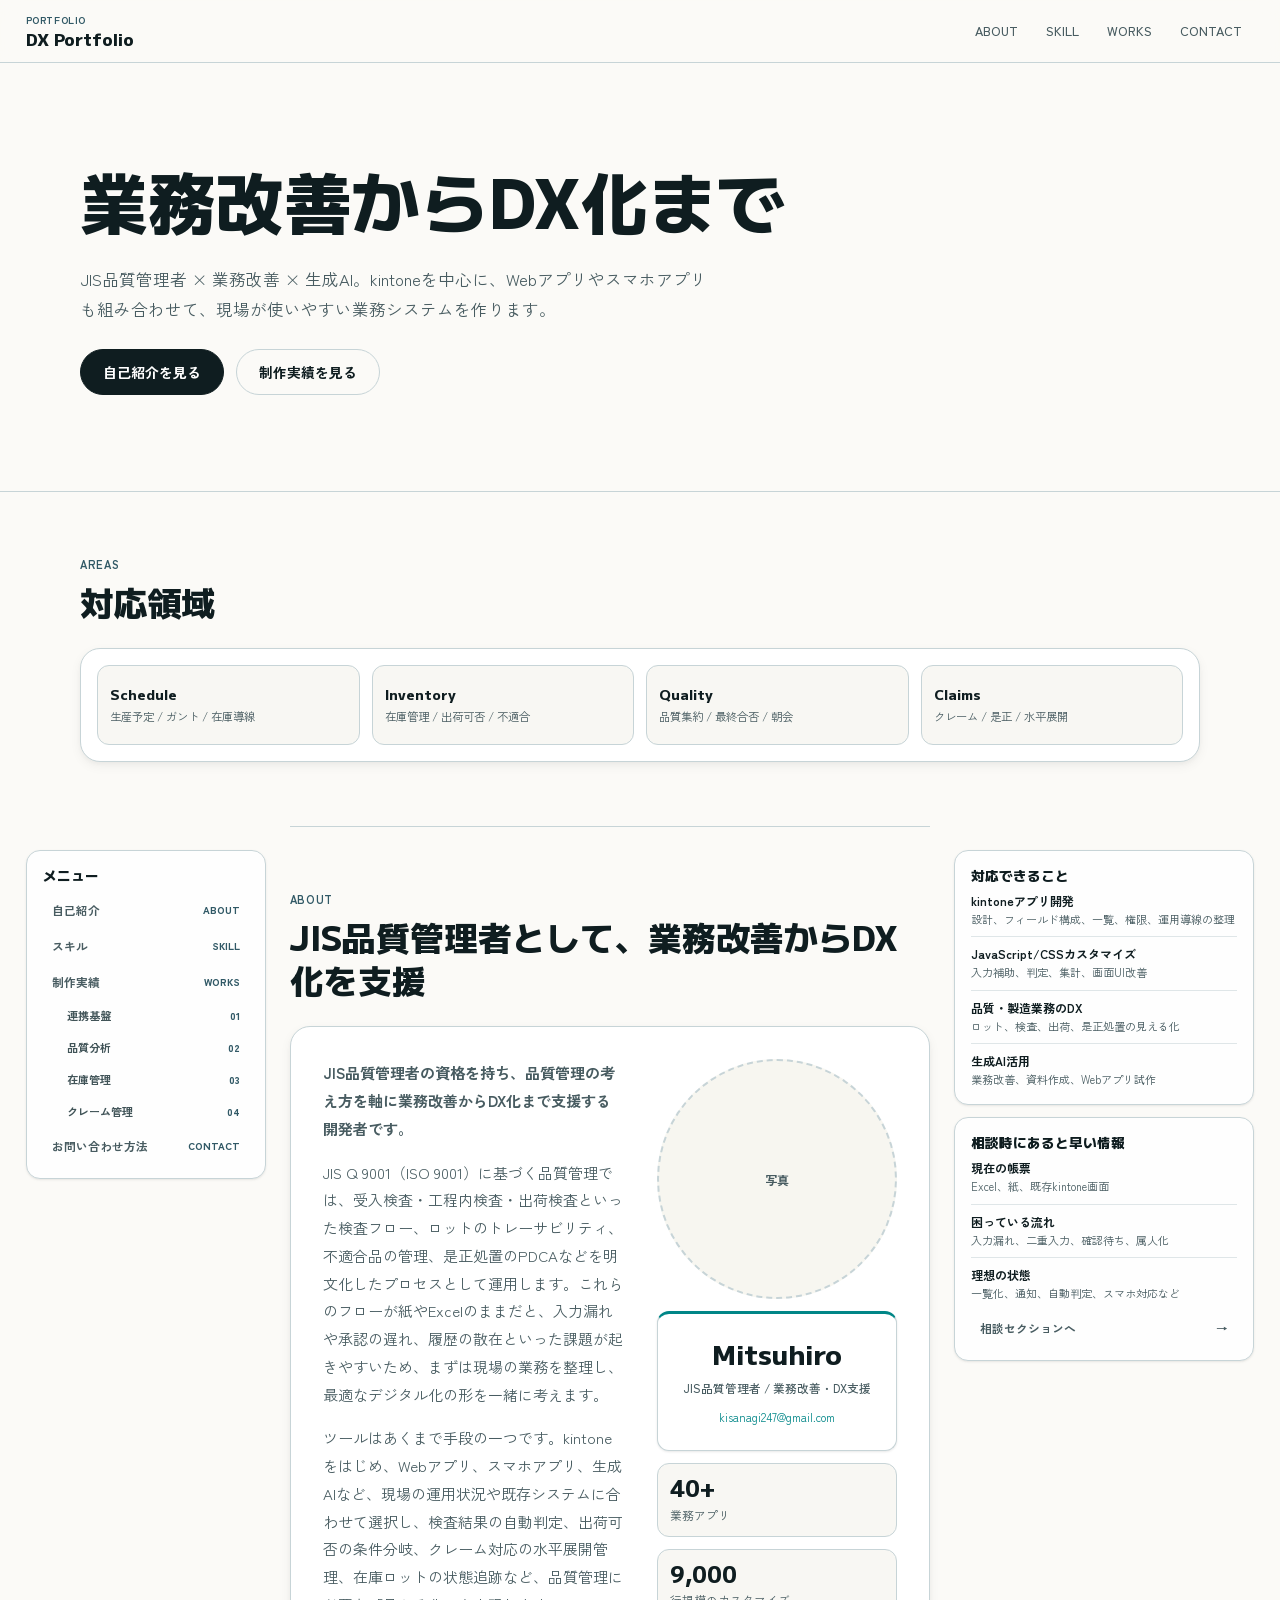
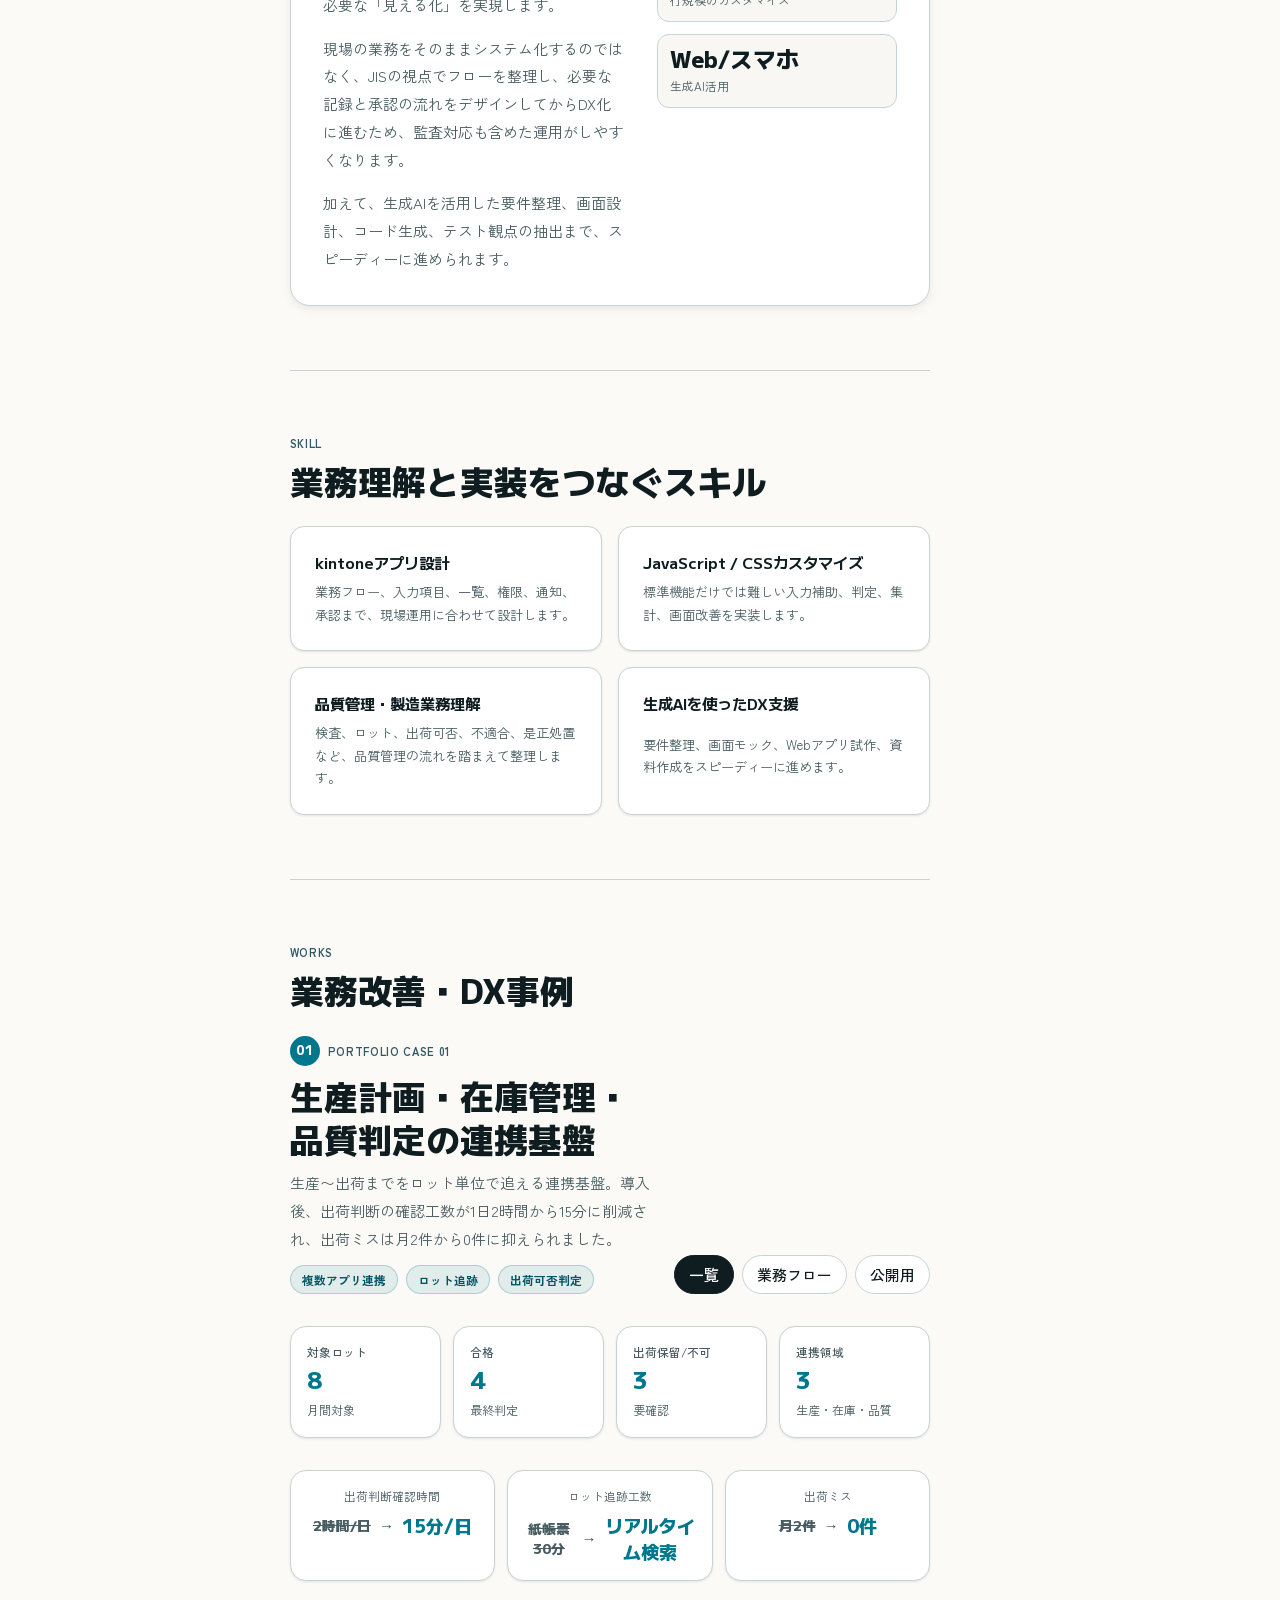
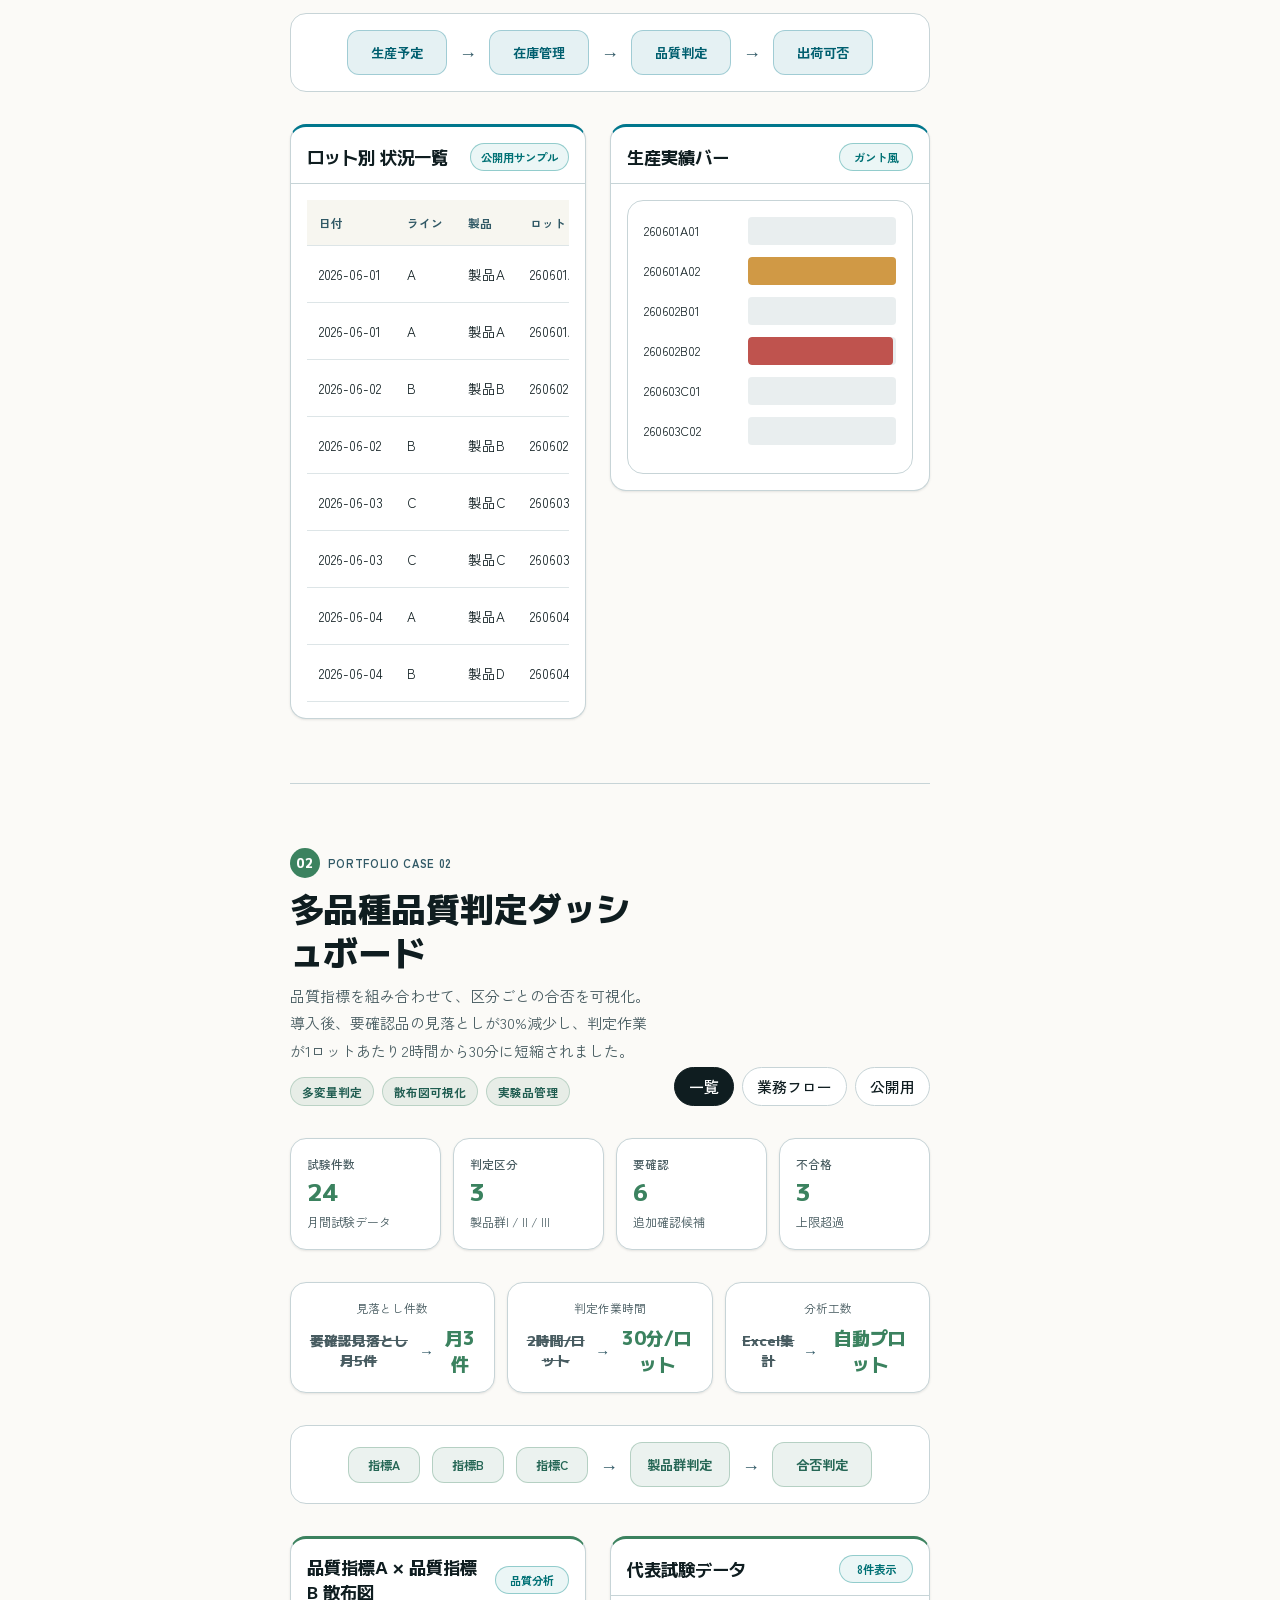
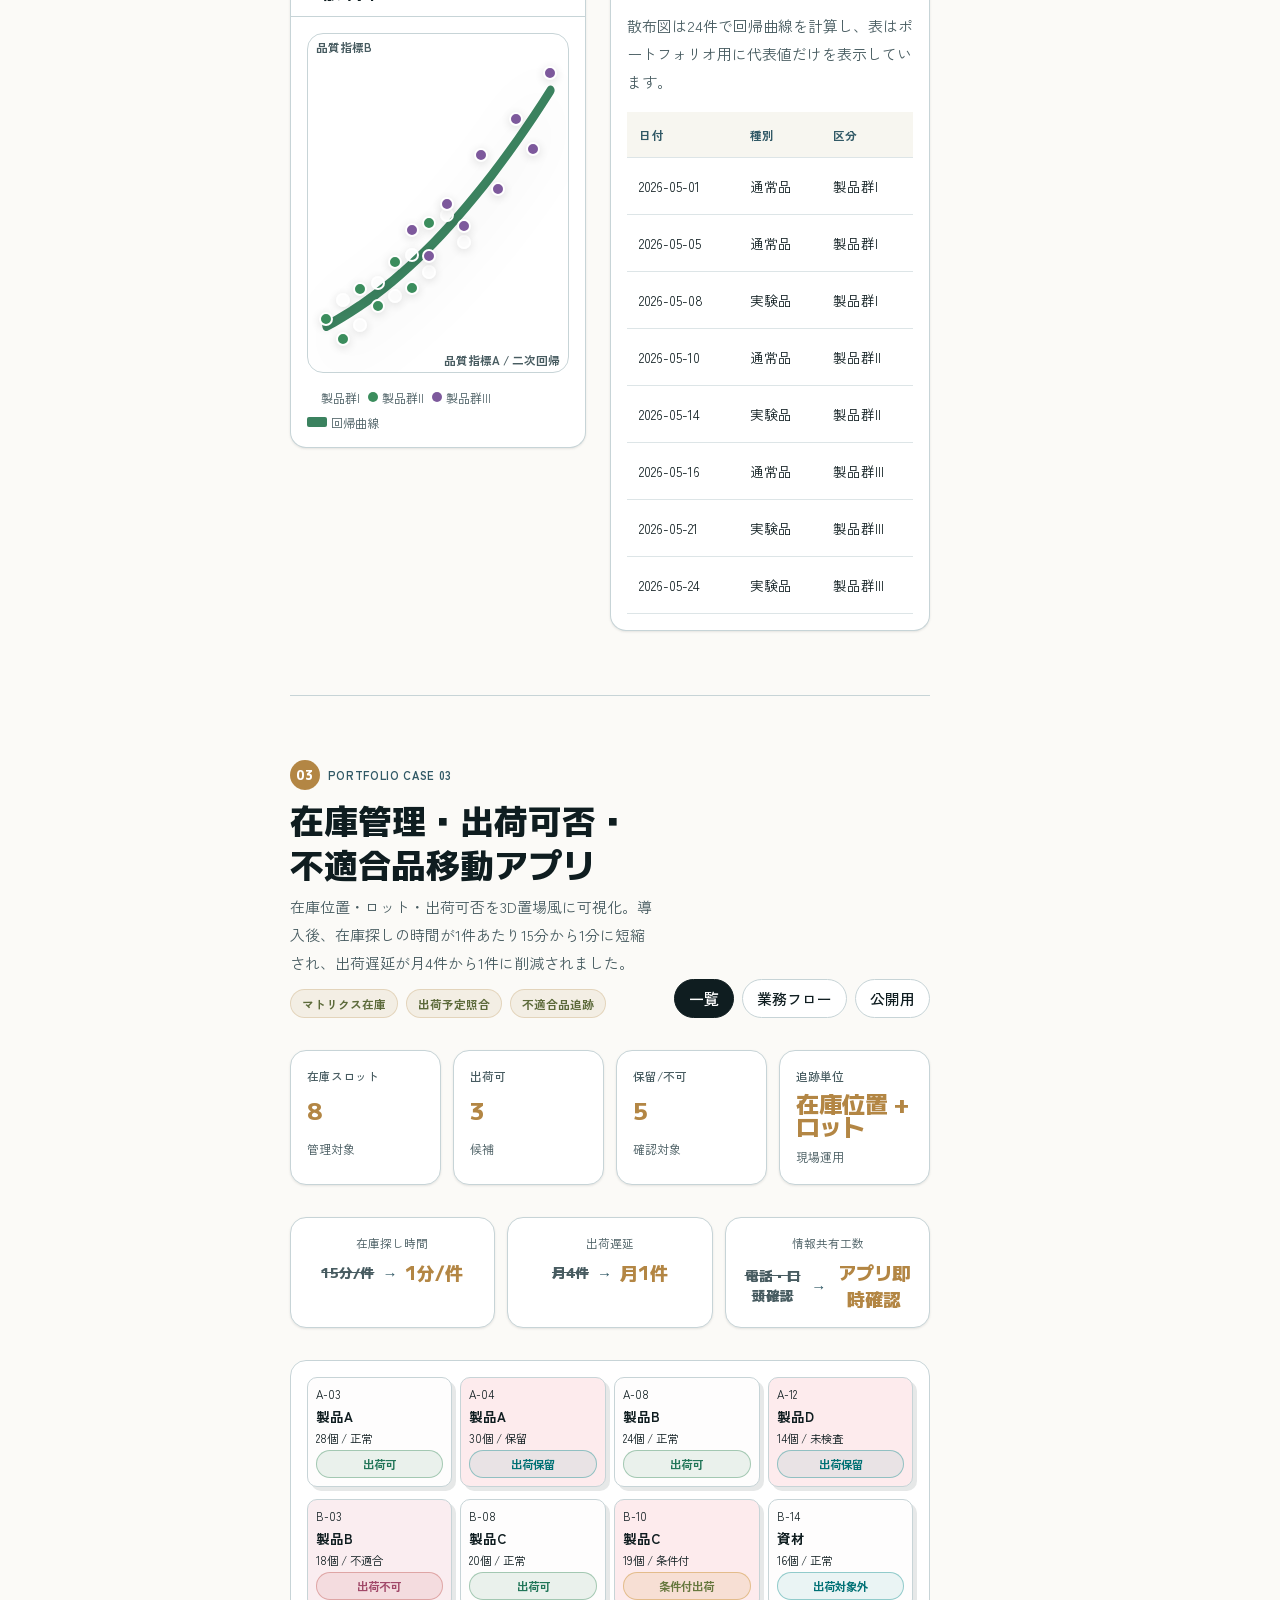
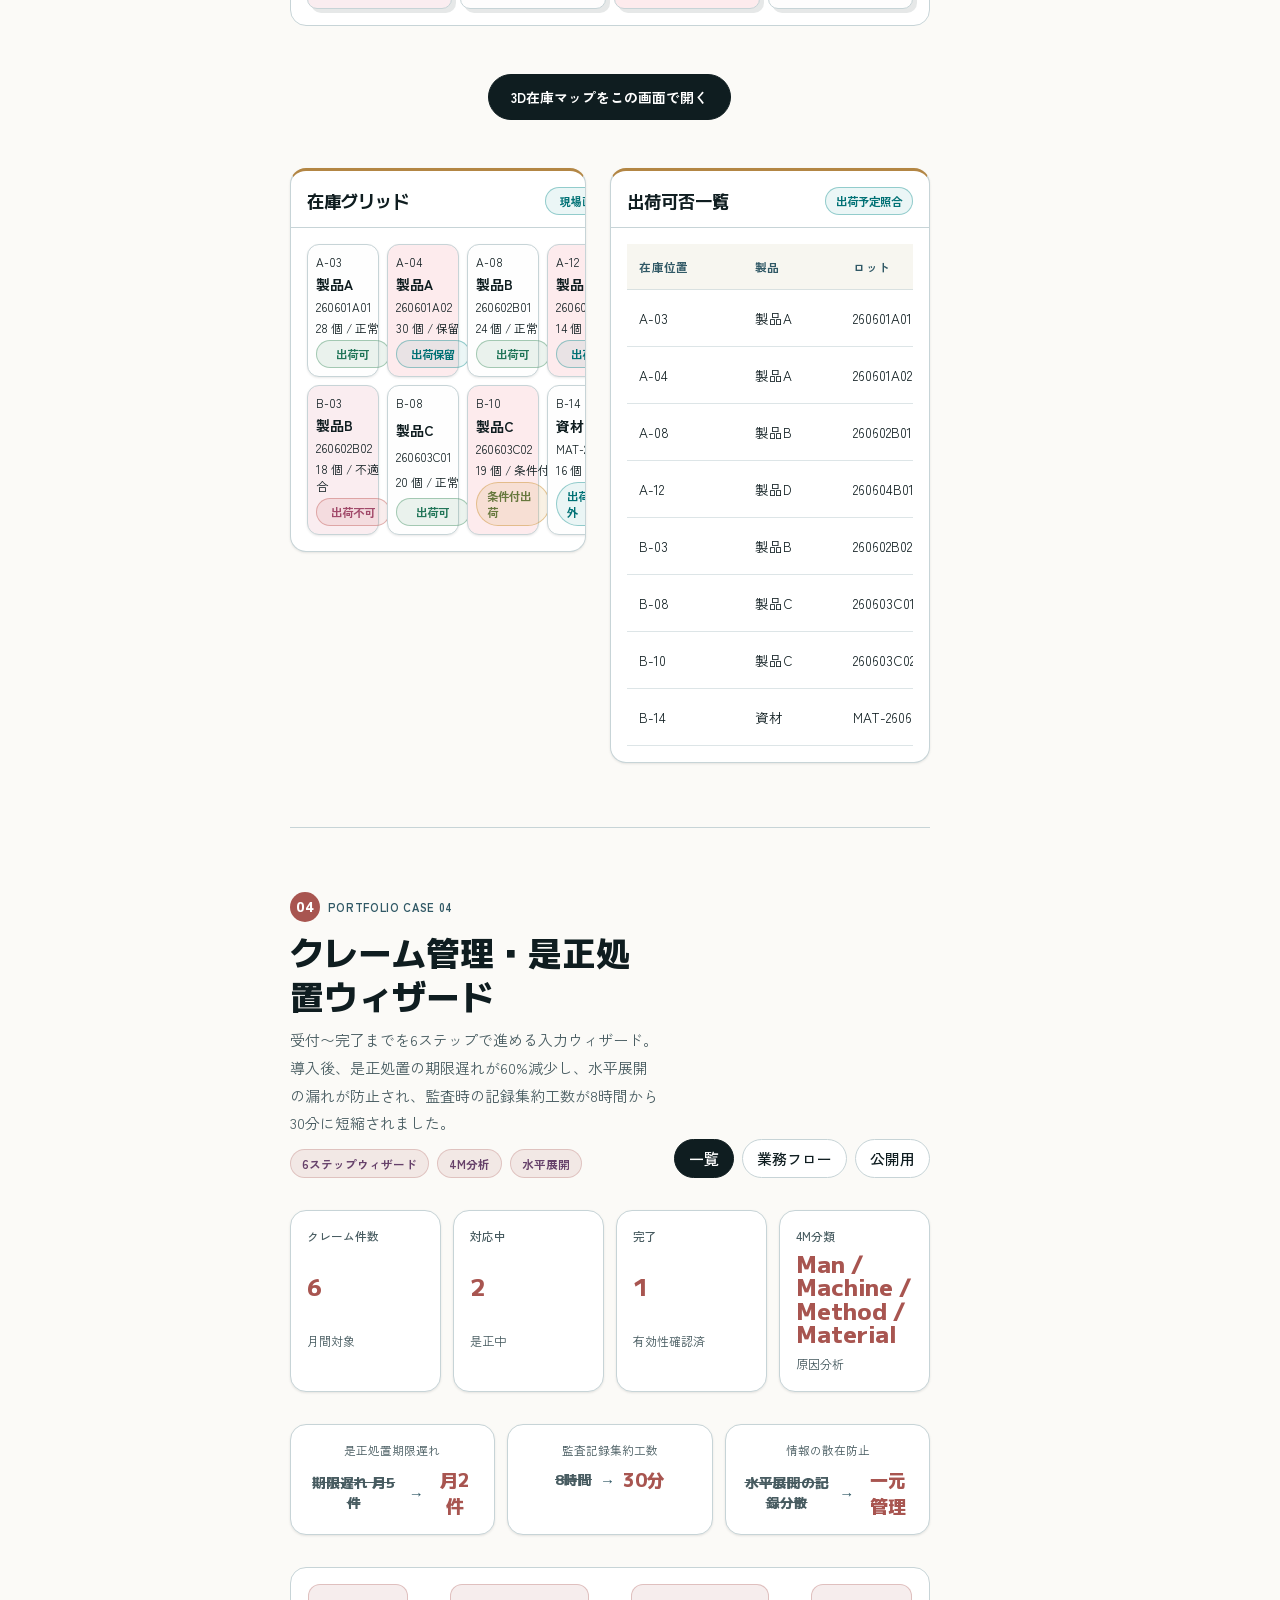
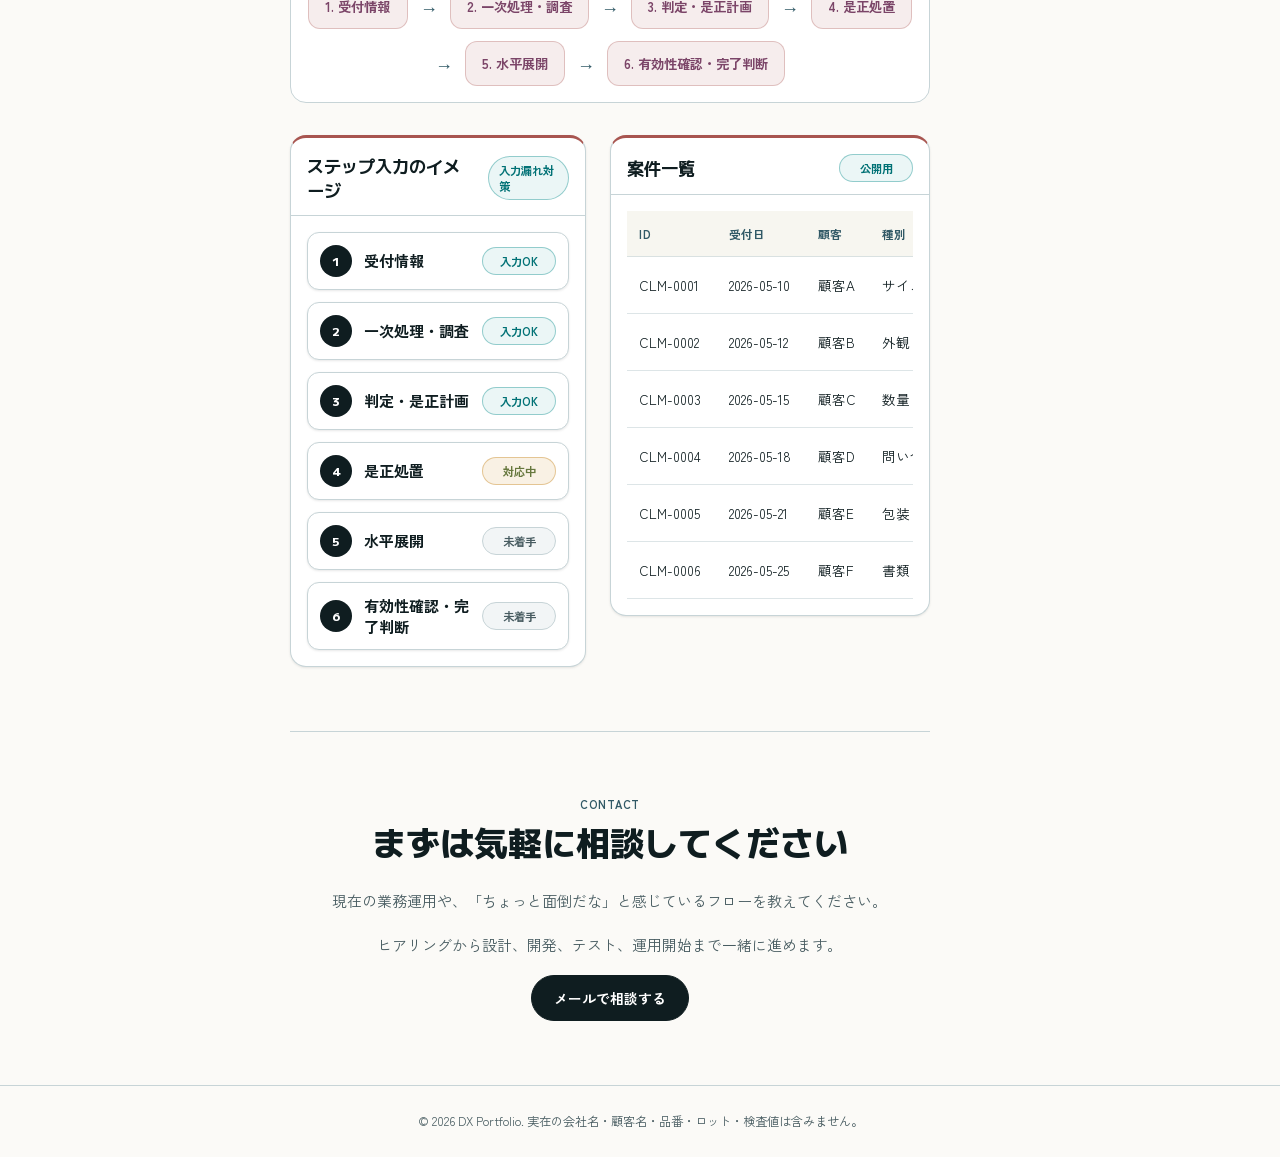
==== index.html @ 80f0c865 "Add portfolio docs for GitHub Pages" ====
<!doctype html>
<html lang="ja">
<head>
  <meta charset="utf-8">
  <meta name="viewport" content="width=device-width, initial-scale=1">
  <title>業務改善・DXポートフォリオ</title>
  <link rel="preconnect" href="https://fonts.googleapis.com">
  <link rel="preconnect" href="https://fonts.gstatic.com" crossorigin>
  <link href="https://fonts.googleapis.com/css2?family=M+PLUS+1:wght@500;700;800&family=Zen+Kaku+Gothic+New:wght@400;500;700&display=swap" rel="stylesheet">
  <style>
    :root {
      --ink: oklch(22% 0.02 210);
      --muted: oklch(46% 0.025 215);
      --paper: oklch(98.5% 0.004 95);
      --surface: oklch(100% 0 0);
      --line: oklch(86% 0.015 215);
      --steel: oklch(44% 0.05 220);
      --accent: oklch(55% 0.12 195);
      --green: oklch(58% 0.11 155);
      --amber: oklch(72% 0.12 75);
      --red: oklch(58% 0.14 25);
      --violet: oklch(53% 0.11 308);
      --case01: oklch(52% 0.10 215);
      --case02: oklch(55% 0.09 160);
      --case03: oklch(65% 0.10 75);
      --case04: oklch(55% 0.11 25);

      --space-xs: 4px;
      --space-sm: 8px;
      --space-md: 12px;
      --space-lg: 16px;
      --space-xl: 24px;
      --space-2xl: 32px;
      --space-3xl: 48px;
      --space-4xl: 64px;
      --space-5xl: 96px;
      --shadow-sm: 0 1px 2px oklch(0% 0 0 / 0.04), 0 1px 3px oklch(0% 0 0 / 0.06);
      --shadow-md: 0 4px 12px oklch(0% 0 0 / 0.05), 0 2px 4px oklch(0% 0 0 / 0.03);
      --shadow-lg: 0 12px 24px oklch(0% 0 0 / 0.06), 0 4px 8px oklch(0% 0 0 / 0.03);
      color-scheme: light;
      font-family: "Zen Kaku Gothic New", sans-serif;
      background: var(--paper);
      color: var(--ink);
      font-size: 15px;
      scroll-behavior: smooth;
      line-break: normal;
      overflow-wrap: break-word;
    }

    * { box-sizing: border-box; }

    body {
      margin: 0;
      min-height: 100vh;
      background: var(--paper);
      -webkit-font-smoothing: antialiased;
      -moz-osx-font-smoothing: grayscale;
    }

    button, input, select, a { font: inherit; }

    .container {
      width: min(1120px, 92vw);
      margin: 0 auto;
    }

    .portfolio-shell {
      width: min(1520px, 96vw);
      margin: 0 auto;
      display: grid;
      grid-template-columns: 240px minmax(0, 1fr) 300px;
      gap: var(--space-xl);
      align-items: start;
    }

    .portfolio-main {
      min-width: 0;
    }

    .portfolio-main .container {
      width: 100%;
    }

    .portfolio-rail,
    .portfolio-side {
      position: sticky;
      top: 82px;
      display: grid;
      gap: var(--space-md);
      padding-block: var(--space-xl);
    }

    .rail-card,
    .side-card {
      display: grid;
      gap: var(--space-sm);
      padding: var(--space-lg);
      border: 1px solid var(--line);
      border-radius: 14px;
      background: color-mix(in oklch, var(--surface), var(--paper) 22%);
      box-shadow: var(--shadow-sm);
    }

    .rail-card h2,
    .side-card h2 {
      font-size: 0.9rem;
    }

    .rail-nav {
      display: grid;
      gap: 2px;
    }

    .rail-nav a,
    .side-link {
      display: flex;
      justify-content: space-between;
      align-items: center;
      gap: var(--space-sm);
      min-height: 34px;
      padding: 7px 9px;
      border-radius: 8px;
      color: var(--muted);
      text-decoration: none;
      font-size: 0.78rem;
      font-weight: 700;
    }

    .rail-nav a:hover,
    .side-link:hover {
      background: color-mix(in oklch, var(--accent), transparent 92%);
      color: var(--ink);
    }

    .rail-nav span {
      color: var(--steel);
      font-size: 0.68rem;
      font-weight: 800;
    }

    .rail-nav a.rail-sub {
      min-height: 30px;
      padding-left: var(--space-xl);
      font-size: 0.74rem;
      color: color-mix(in oklch, var(--muted), var(--ink) 12%);
    }

    .side-mini-list {
      display: grid;
      gap: var(--space-sm);
      margin: 0;
      padding: 0;
      list-style: none;
    }

    .side-mini-list li {
      display: grid;
      gap: 2px;
      padding-bottom: var(--space-sm);
      border-bottom: 1px solid color-mix(in oklch, var(--line), transparent 45%);
    }

    .side-mini-list li:last-child {
      padding-bottom: 0;
      border-bottom: 0;
    }

    .side-mini-list strong {
      font-size: 0.8rem;
    }

    .side-mini-list span {
      color: var(--muted);
      font-size: 0.74rem;
      line-height: 1.55;
    }

    .skill-section {
      padding-block: var(--space-4xl);
      border-top: 1px solid var(--line);
    }

    .skill-grid {
      display: grid;
      grid-template-columns: repeat(2, minmax(0, 1fr));
      gap: var(--space-lg);
    }

    .skill-item {
      display: grid;
      gap: var(--space-sm);
      padding: var(--space-xl);
      border: 1px solid var(--line);
      border-radius: 14px;
      background: var(--surface);
      box-shadow: var(--shadow-sm);
    }

    .skill-item strong {
      font-family: "M PLUS 1", sans-serif;
      font-size: 1.02rem;
    }

    .skill-item span {
      color: var(--muted);
      line-height: 1.7;
      font-size: 0.88rem;
    }

    .site-header {
      position: sticky;
      top: 0;
      z-index: 100;
      background: color-mix(in oklch, var(--paper), transparent 10%);
      backdrop-filter: blur(10px);
      border-bottom: 1px solid var(--line);
    }

    .site-header .container {
      width: min(1520px, 96vw);
      display: flex;
      justify-content: space-between;
      align-items: center;
      padding-block: var(--space-md);
      gap: var(--space-lg);
    }

    .site-brand {
      display: grid;
      gap: 2px;
    }

    .site-brand .eyebrow {
      font-size: 0.68rem;
      font-weight: 700;
      letter-spacing: 0.06em;
      color: var(--steel);
      text-transform: uppercase;
    }

    .site-brand strong {
      font-family: "M PLUS 1", sans-serif;
      font-size: 1.15rem;
      font-weight: 800;
      line-height: 1.2;
    }

    .site-nav {
      display: flex;
      gap: var(--space-xs);
      flex-wrap: wrap;
    }

    .site-nav a {
      text-decoration: none;
      color: var(--muted);
      font-size: 0.85rem;
      font-weight: 500;
      padding: 8px 12px;
      border-radius: 999px;
      transition: all 150ms ease;
    }

    .site-nav a:hover {
      background: color-mix(in oklch, var(--accent), transparent 92%);
      color: var(--ink);
    }

    h1, h2, h3 { margin: 0; letter-spacing: 0; }

    h1 {
      font-family: "M PLUS 1", sans-serif;
      font-size: clamp(2.6rem, 6.5vw, 4.5rem);
      line-height: 1.15;
      font-weight: 800;
    }

    h2 {
      font-family: "M PLUS 1", sans-serif;
      font-size: clamp(1.6rem, 3.5vw, 2.25rem);
      line-height: 1.3;
      font-weight: 800;
    }

    h3 {
      font-family: "M PLUS 1", sans-serif;
      font-size: 1.15rem;
      line-height: 1.4;
      font-weight: 700;
    }

    p {
      margin: 0;
      line-height: 1.85;
      color: var(--muted);
    }

    .section-head {
      display: grid;
      gap: var(--space-sm);
      margin-bottom: var(--space-xl);
    }

    .section-head .eyebrow {
      font-size: 0.75rem;
      font-weight: 700;
      letter-spacing: 0.06em;
      color: var(--steel);
      text-transform: uppercase;
    }

    .hero {
      padding-block: var(--space-5xl);
    }

    .hero .container {
      display: grid;
      grid-template-columns: 1fr;
      gap: var(--space-xl);
    }

    .areas-section {
      padding-block: var(--space-4xl);
      border-top: 1px solid var(--line);
    }

    .areas-section .system-map {
      grid-template-columns: repeat(4, 1fr);
    }

    .hero-copy {
      display: grid;
      gap: var(--space-xl);
    }

    .hero-copy h1 {
      font-size: clamp(1.8rem, 6vw, 4.5rem);
      line-height: 1.2;
      white-space: nowrap;
    }

    .hero-copy p {
      max-width: 38em;
      font-size: 1.1rem;
    }

    .hero-cta {
      display: flex;
      gap: var(--space-md);
      flex-wrap: wrap;
    }

    .btn {
      display: inline-flex;
      align-items: center;
      gap: var(--space-sm);
      padding: 12px 22px;
      border-radius: 999px;
      background: var(--ink);
      color: var(--surface);
      text-decoration: none;
      font-weight: 700;
      font-size: 0.92rem;
      transition: all 150ms ease;
      border: 1px solid var(--ink);
    }

    .btn:hover {
      background: var(--surface);
      color: var(--ink);
    }

    .btn.ghost {
      background: transparent;
      color: var(--ink);
      border-color: var(--line);
    }

    .btn.ghost:hover {
      border-color: var(--accent);
      color: var(--accent);
    }

    .system-map {
      display: grid;
      grid-template-columns: repeat(2, 1fr);
      gap: var(--space-md);
      padding: var(--space-lg);
      border: 1px solid var(--line);
      border-radius: 20px;
      background: var(--surface);
      box-shadow: var(--shadow-md);
    }

    .map-node {
      min-height: 80px;
      padding: var(--space-md);
      border: 1px solid var(--line);
      border-radius: 12px;
      background: color-mix(in oklch, var(--paper), var(--accent) 2%);
      display: grid;
      gap: var(--space-xs);
      align-content: center;
    }

    .map-node strong {
      font-family: "M PLUS 1", sans-serif;
      font-size: 0.9rem;
      font-weight: 800;
    }

    .map-node span {
      font-size: 0.76rem;
      color: var(--muted);
      line-height: 1.45;
    }

    .profile-section {
      padding-block: var(--space-4xl);
      border-top: 1px solid var(--line);
    }

    .profile-card {
      display: grid;
      grid-template-columns: minmax(0, 1fr) minmax(240px, 0.35fr);
      gap: var(--space-2xl);
      padding: var(--space-2xl);
      background: var(--surface);
      border: 1px solid var(--line);
      border-radius: 20px;
      box-shadow: var(--shadow-md);
    }

    .profile-body {
      display: grid;
      gap: var(--space-lg);
    }

    .profile-body p {
      font-size: 1rem;
      max-width: 42em;
    }

    .profile-meta {
      display: grid;
      gap: var(--space-md);
      align-content: start;
    }

    .profile-photo-placeholder {
      aspect-ratio: 1 / 1;
      border: 2px dashed var(--line);
      border-radius: 50%;
      background: color-mix(in oklch, var(--paper), var(--accent) 3%);
      display: grid;
      place-items: center;
      color: var(--muted);
      font-size: 0.8rem;
      font-weight: 700;
    }

    .name-card {
      padding: var(--space-xl);
      border: 1px solid var(--line);
      border-top: 3px solid var(--accent);
      border-radius: 12px;
      background: var(--surface);
      box-shadow: var(--shadow-sm);
      text-align: center;
    }

    .name-card-name {
      font-family: "M PLUS 1", sans-serif;
      font-size: clamp(1.4rem, 3vw, 1.8rem);
      font-weight: 800;
      line-height: 1.2;
      color: var(--ink);
    }

    .name-card-role {
      margin-top: var(--space-sm);
      font-size: 0.78rem;
      font-weight: 500;
      line-height: 1.5;
      color: var(--muted);
    }

    .name-card-email {
      display: inline-block;
      margin-top: var(--space-md);
      font-size: 0.78rem;
      color: var(--accent);
      text-decoration: none;
      word-break: break-all;
    }

    .name-card-email:hover {
      text-decoration: underline;
    }

    .profile-stat {
      padding: var(--space-md);
      border: 1px solid var(--line);
      border-radius: 12px;
      background: color-mix(in oklch, var(--paper), var(--accent) 2%);
    }

    .profile-stat strong {
      display: block;
      font-family: "M PLUS 1", sans-serif;
      font-size: 1.5rem;
      font-weight: 800;
      line-height: 1;
      margin-bottom: 4px;
    }

    .profile-stat span {
      font-size: 0.78rem;
      color: var(--muted);
    }

    .cases-section {
      padding-block: var(--space-4xl);
      border-top: 1px solid var(--line);
    }

    .case {
      display: grid;
      gap: var(--space-2xl);
      padding-bottom: var(--space-4xl);
      margin-bottom: var(--space-4xl);
      border-bottom: 1px solid var(--line);
    }

    .case:last-child {
      border-bottom: none;
      margin-bottom: 0;
      padding-bottom: 0;
    }

    #case01 { --case-color: var(--case01); }
    #case02 { --case-color: var(--case02); }
    #case03 { --case-color: var(--case03); }
    #case04 { --case-color: var(--case04); }




    .case-header {
      display: grid;
      grid-template-columns: minmax(0, 1fr) auto;
      gap: var(--space-lg);
      align-items: end;
    }

    .case-title {
      display: grid;
      gap: var(--space-sm);
    }

    .case-title p {
      max-width: 52em;
    }

    .case-title .eyebrow {
      font-size: 0.75rem;
      font-weight: 700;
      letter-spacing: 0.06em;
      color: var(--steel);
      text-transform: uppercase;
      display: inline-flex;
      align-items: center;
      gap: var(--space-sm);
    }

    .case-no {
      display: inline-grid;
      place-items: center;
      width: 30px;
      height: 30px;
      border-radius: 50%;
      background: var(--case-color);
      color: var(--surface);
      font-family: "M PLUS 1", sans-serif;
      font-weight: 800;
      font-size: 0.82rem;
      line-height: 1;
    }

    .case-tags {
      display: flex;
      flex-wrap: wrap;
      gap: var(--space-sm);
      margin-top: var(--space-xs);
    }

    .case-tag {
      display: inline-flex;
      align-items: center;
      padding: 5px 11px;
      border-radius: 999px;
      background: color-mix(in oklch, var(--case-color), transparent 90%);
      color: color-mix(in oklch, var(--case-color), var(--ink) 35%);
      border: 1px solid color-mix(in oklch, var(--case-color), transparent 75%);
      font-size: 0.78rem;
      font-weight: 600;
    }

    .case .panel { border-top: 3px solid var(--case-color); }
    .case .metric strong { color: var(--case-color); }
    .case .tool:hover { border-color: var(--case-color); color: var(--case-color); }

    .toolbar {
      display: flex;
      gap: var(--space-sm);
      flex-wrap: wrap;
      justify-content: flex-end;
    }

    .tool {
      border: 1px solid var(--line);
      border-radius: 999px;
      background: var(--surface);
      color: var(--ink);
      padding: 8px 14px;
      cursor: pointer;
      min-height: 38px;
      font-weight: 500;
      transition: all 150ms ease;
    }

    .tool:hover {
      border-color: var(--accent);
      color: var(--accent);
    }

    .tool[aria-pressed="true"] {
      background: var(--ink);
      color: var(--surface);
      border-color: var(--ink);
    }

    .metric-row {
      display: grid;
      grid-template-columns: repeat(4, minmax(0, 1fr));
      gap: var(--space-md);
    }

    .effect-row {
      display: grid;
      grid-template-columns: repeat(3, minmax(0, 1fr));
      gap: var(--space-md);
    }

    .effect-card {
      padding: var(--space-lg);
      border: 1px solid var(--line);
      border-radius: 16px;
      background: var(--surface);
      box-shadow: var(--shadow-sm);
      text-align: center;
    }

    .effect-label {
      display: block;
      font-size: 0.78rem;
      color: var(--muted);
      margin-bottom: var(--space-sm);
    }

    .effect-values {
      display: flex;
      align-items: center;
      justify-content: center;
      gap: var(--space-sm);
      font-family: "M PLUS 1", sans-serif;
      font-weight: 800;
    }

    .effect-before {
      color: var(--muted);
      text-decoration: line-through;
      font-size: 0.9rem;
    }

    .effect-after {
      color: var(--case-color);
      font-size: 1.2rem;
    }

    .effect-arrow {
      color: var(--steel);
    }

    .metric {
      padding: var(--space-lg);
      border: 1px solid var(--line);
      border-radius: 16px;
      background: var(--surface);
      box-shadow: var(--shadow-sm);
      display: grid;
      gap: var(--space-sm);
    }

    .metric span {
      color: var(--muted);
      font-size: 0.78rem;
      font-weight: 500;
    }

    .metric strong {
      font-family: "M PLUS 1", sans-serif;
      font-size: 1.55rem;
      line-height: 1;
      font-weight: 800;
    }

    .metric p {
      font-size: 0.8rem;
    }

    .panel-grid {
      display: grid;
      grid-template-columns: minmax(0, 1.4fr) minmax(320px, 0.8fr);
      gap: var(--space-xl);
      align-items: start;
    }

    .panel, .card {
      background: var(--surface);
      border: 1px solid var(--line);
      border-radius: 16px;
      box-shadow: var(--shadow-sm);
    }

    .panel {
      display: grid;
      overflow: hidden;
    }

    .panel-head {
      padding: var(--space-lg) var(--space-lg) var(--space-md);
      display: flex;
      justify-content: space-between;
      gap: var(--space-md);
      align-items: center;
      border-bottom: 1px solid var(--line);
    }

    .panel-body {
      padding: var(--space-lg);
      display: grid;
      gap: var(--space-lg);
    }

    .table-wrap { overflow-x: auto; }

    table {
      width: 100%;
      border-collapse: collapse;
      min-width: 760px;
    }

    th, td {
      padding: 14px 12px;
      border-bottom: 1px solid color-mix(in oklch, var(--line), transparent 40%);
      text-align: left;
      vertical-align: middle;
      font-size: 0.9rem;
      white-space: nowrap;
    }

    th {
      color: var(--steel);
      background: color-mix(in oklch, var(--paper), var(--accent) 3%);
      font-size: 0.78rem;
      font-weight: 700;
      text-transform: uppercase;
      letter-spacing: 0.02em;
    }

    tr:hover td {
      background: color-mix(in oklch, var(--accent), transparent 96%);
    }

    .status {
      display: inline-flex;
      align-items: center;
      justify-content: center;
      min-width: 74px;
      min-height: 28px;
      padding: 5px 10px;
      border-radius: 999px;
      border: 1px solid var(--line);
      font-size: 0.76rem;
      font-weight: 700;
    }

    .ok { color: color-mix(in oklch, var(--green), var(--ink) 20%); background: color-mix(in oklch, var(--green), transparent 90%); border-color: color-mix(in oklch, var(--green), transparent 60%); }
    .warn { color: color-mix(in oklch, var(--amber), var(--ink) 35%); background: color-mix(in oklch, var(--amber), transparent 86%); border-color: color-mix(in oklch, var(--amber), transparent 50%); }
    .bad { color: color-mix(in oklch, var(--red), var(--ink) 15%); background: color-mix(in oklch, var(--red), transparent 90%); border-color: color-mix(in oklch, var(--red), transparent 60%); }
    .info { color: color-mix(in oklch, var(--accent), var(--ink) 18%); background: color-mix(in oklch, var(--accent), transparent 92%); border-color: color-mix(in oklch, var(--accent), transparent 62%); }
    .muted { color: var(--muted); background: color-mix(in oklch, var(--line), transparent 76%); }

    .flow { display: grid; gap: var(--space-md); }
    .flow-step {
      display: grid;
      grid-template-columns: 34px minmax(0, 1fr) auto;
      gap: var(--space-md);
      align-items: center;
      padding: var(--space-md);
      border: 1px solid var(--line);
      border-radius: 12px;
      background: color-mix(in oklch, var(--surface), var(--paper) 40%);
      box-shadow: var(--shadow-sm);
    }

    .step-no {
      width: 32px; height: 32px;
      border-radius: 50%;
      display: grid; place-items: center;
      background: var(--ink);
      color: var(--surface);
      font-weight: 800;
      font-size: 0.78rem;
      font-family: "M PLUS 1", sans-serif;
    }

    .chart {
      min-height: 260px;
      border: 1px solid var(--line);
      border-radius: 16px;
      padding: var(--space-lg);
      background: var(--surface);
      position: relative;
      overflow: hidden;
    }

    .bar-row {
      display: grid;
      grid-template-columns: 92px minmax(0, 1fr);
      gap: var(--space-md);
      align-items: center;
      margin-bottom: var(--space-md);
      font-size: 0.84rem;
    }

    .bar-track {
      height: 28px;
      border-radius: 4px;
      background: color-mix(in oklch, var(--line), transparent 60%);
      overflow: hidden;
    }

    .bar { height: 100%; border-radius: 4px; background: var(--accent); }

    .scatter {
      height: 340px;
      position: relative;
      display: block;
    }

    .scatter svg {
      position: absolute;
      inset: 0;
      width: 100%;
      height: 100%;
      overflow: visible;
    }

    .regression-line {
      fill: none;
      stroke: var(--case-color);
      stroke-width: 3;
      stroke-linecap: round;
      filter: drop-shadow(0 6px 10px oklch(0% 0 0 / 0.12));
    }

    .axis-label {
      position: absolute;
      color: var(--muted);
      font-size: 0.78rem;
      font-weight: 700;
    }

    .axis-label.x { right: 8px; bottom: 4px; }
    .axis-label.y { left: 8px; top: 4px; }

    .dot {
      position: absolute;
      width: 14px; height: 14px;
      border-radius: 50%;
      transform: translate(-50%, 50%);
      border: 2px solid var(--surface);
      box-shadow: 0 2px 10px oklch(0% 0 0 / 0.12);
    }

    .legend {
      display: flex;
      flex-wrap: wrap;
      gap: var(--space-sm);
      font-size: 0.8rem;
      color: var(--muted);
    }

    .legend span { display: inline-flex; gap: var(--space-xs); align-items: center; }

    .swatch { width: 10px; height: 10px; border-radius: 50%; display: inline-block; }

    .warehouse {
      display: grid;
      grid-template-columns: repeat(4, minmax(72px, 1fr));
      gap: var(--space-sm);
    }

    .slot {
      min-height: 86px;
      border: 1px solid var(--line);
      border-radius: 12px;
      padding: var(--space-sm);
      background: color-mix(in oklch, var(--surface), var(--paper) 24%);
      box-shadow: var(--shadow-sm);
      display: grid;
      align-content: space-between;
      gap: var(--space-xs);
      font-size: 0.78rem;
    }

    .slot strong { font-size: 0.92rem; font-weight: 700; }
    .slot.is-hold { background: color-mix(in oklch, var(--amber), var(--surface) 84%); }
    .slot.is-ng { background: color-mix(in oklch, var(--red), var(--surface) 90%); }

    .wizard { display: grid; gap: var(--space-md); }
    .wizard-step {
      border: 1px solid var(--line);
      border-radius: 12px;
      padding: var(--space-md);
      display: grid;
      grid-template-columns: auto minmax(0, 1fr) auto;
      gap: var(--space-md);
      align-items: center;
      background: var(--surface);
      box-shadow: var(--shadow-sm);
    }

    .small-list { display: grid; gap: var(--space-sm); }
    .small-item {
      display: grid;
      gap: var(--space-xs);
      padding: var(--space-md);
      border: 1px solid var(--line);
      border-radius: 12px;
      background: color-mix(in oklch, var(--surface), var(--paper) 32%);
      box-shadow: var(--shadow-sm);
    }

    .small-item span { color: var(--muted); font-size: 0.82rem; line-height: 1.55; }

    .print-note {
      padding: var(--space-lg);
      border: 1px dashed color-mix(in oklch, var(--steel), transparent 35%);
      border-radius: 12px;
      color: var(--muted);
      background: color-mix(in oklch, var(--surface), var(--amber) 5%);
      line-height: 1.7;
    }

    .check-progress {
      display: grid;
      gap: var(--space-xl);
      align-items: center;
    }

    .progress-ring {
      display: grid;
      place-items: center;
      position: relative;
      width: 160px;
      height: 160px;
      border-radius: 50%;
      background: conic-gradient(var(--case-color) calc(var(--pct) * 1%), color-mix(in oklch, var(--line), transparent 40%) 0);
    }

    .progress-ring::before {
      content: "";
      position: absolute;
      inset: 14px;
      border-radius: 50%;
      background: var(--surface);
    }

    .progress-ring strong {
      position: relative;
      font-family: "M PLUS 1", sans-serif;
      font-size: 2.4rem;
      font-weight: 800;
      color: var(--case-color);
      line-height: 1;
    }

    .progress-ring strong span {
      font-size: 1rem;
      font-weight: 700;
    }

    .progress-ring > span {
      position: relative;
      font-size: 0.8rem;
      color: var(--muted);
      margin-top: 4px;
    }

    .progress-meta {
      display: flex;
      flex-wrap: wrap;
      gap: var(--space-md);
    }

    .progress-meta .small-item {
      flex: 1 1 160px;
    }

    .timeline {
      position: relative;
      display: grid;
      gap: var(--space-md);
      padding-left: 24px;
    }

    .timeline::before {
      content: "";
      position: absolute;
      left: 7px;
      top: 8px;
      bottom: 8px;
      width: 2px;
      background: color-mix(in oklch, var(--case-color), transparent 70%);
    }

    .timeline-item {
      position: relative;
      display: grid;
      grid-template-columns: 64px minmax(0, 1fr) auto;
      gap: var(--space-md);
      align-items: center;
      padding: var(--space-md);
      border: 1px solid var(--line);
      border-radius: 12px;
      background: var(--surface);
    }

    .timeline-item::before {
      content: "";
      position: absolute;
      left: -21px;
      top: 50%;
      transform: translateY(-50%);
      width: 10px;
      height: 10px;
      border-radius: 50%;
      background: var(--case-color);
      border: 2px solid var(--surface);
      box-shadow: 0 0 0 2px color-mix(in oklch, var(--case-color), transparent 70%);
    }

    .timeline-item time {
      font-family: "M PLUS 1", sans-serif;
      font-weight: 700;
      font-size: 0.9rem;
      color: var(--steel);
    }

    .timeline-item.done { opacity: 0.7; }

    .diagram {
      padding: var(--space-lg);
      border: 1px solid var(--line);
      border-radius: 16px;
      background: var(--surface);
    }

    .flow-diagram {
      display: flex;
      flex-wrap: wrap;
      align-items: center;
      justify-content: center;
      gap: var(--space-md);
    }

    .flow-box {
      padding: var(--space-md) var(--space-lg);
      border-radius: 12px;
      background: color-mix(in oklch, var(--case-color), transparent 90%);
      border: 1px solid color-mix(in oklch, var(--case-color), transparent 70%);
      color: color-mix(in oklch, var(--case-color), var(--ink) 25%);
      font-weight: 700;
      font-size: 0.88rem;
      text-align: center;
      min-width: 100px;
    }

    .flow-box.small {
      padding: var(--space-sm) var(--space-md);
      min-width: 72px;
      font-size: 0.82rem;
    }

    .flow-arrow {
      color: var(--steel);
      font-weight: 800;
      font-size: 1.2rem;
      font-family: "M PLUS 1", sans-serif;
    }

    .rack-3d {
      perspective: 900px;
      display: grid;
      gap: var(--space-md);
    }

    .rack-row {
      display: grid;
      grid-template-columns: repeat(4, minmax(0, 1fr));
      gap: var(--space-sm);
    }

    .shelf {
      min-height: 92px;
      border: 1px solid var(--line);
      border-radius: 10px;
      padding: var(--space-sm);
      background: color-mix(in oklch, var(--surface), var(--paper) 30%);
      box-shadow: 4px 4px 0 color-mix(in oklch, var(--ink), transparent 90%);
      display: grid;
      align-content: space-between;
      gap: var(--space-xs);
      font-size: 0.76rem;
    }

    .shelf strong { font-size: 0.9rem; font-weight: 700; }
    .shelf.is-hold { background: color-mix(in oklch, var(--amber), var(--surface) 84%); }
    .shelf.is-ng { background: color-mix(in oklch, var(--red), var(--surface) 90%); }

    .modal-backdrop {
      --case-color: var(--case03);
      position: fixed;
      inset: 0;
      display: none;
      place-items: center;
      padding: var(--space-xl);
      background: oklch(20% 0.03 220 / 0.56);
      z-index: 50;
    }

    .modal-backdrop.open {
      display: grid;
    }

    .modal {
      width: min(1120px, 100%);
      max-height: min(760px, 92vh);
      overflow: auto;
      border-radius: 18px;
      background: var(--surface);
      border: 1px solid color-mix(in oklch, var(--line), transparent 20%);
      box-shadow: var(--shadow-lg);
    }

    .modal-head {
      position: sticky;
      top: 0;
      z-index: 2;
      display: flex;
      justify-content: space-between;
      align-items: center;
      gap: var(--space-lg);
      padding: var(--space-lg) var(--space-xl);
      border-bottom: 1px solid var(--line);
      background: color-mix(in oklch, var(--surface), transparent 3%);
    }

    .modal-body {
      padding: var(--space-xl);
      display: grid;
      gap: var(--space-lg);
    }

    .warehouse-three-shell {
      display: grid;
      grid-template-columns: minmax(0, 1fr) 280px;
      gap: var(--space-lg);
      min-height: 560px;
    }

    .warehouse-three-canvas {
      position: relative;
      min-height: 560px;
      border: 1px solid var(--line);
      border-radius: 16px;
      overflow: hidden;
      background: #f8fafc;
    }

    .warehouse-three-canvas canvas {
      display: block;
      width: 100%;
      height: 100%;
    }

    .warehouse-three-canvas.is-hovering canvas {
      cursor: pointer;
    }

    .warehouse-three-guide {
      position: absolute;
      left: 14px;
      bottom: 14px;
      z-index: 2;
      display: grid;
      gap: 3px;
      max-width: 300px;
      padding: 10px 12px;
      border: 1px solid color-mix(in oklch, var(--line), transparent 20%);
      border-radius: 10px;
      background: oklch(99% 0.006 96 / 0.9);
      color: var(--muted);
      font-size: 0.78rem;
      font-weight: 700;
      pointer-events: none;
    }

    .warehouse-three-toolbar {
      position: absolute;
      top: 14px;
      left: 14px;
      right: 14px;
      z-index: 3;
      display: flex;
      flex-wrap: wrap;
      gap: 6px;
      pointer-events: none;
    }

    .warehouse-three-toolbar button {
      min-height: 34px;
      padding: 0 10px;
      border: 1px solid color-mix(in oklch, var(--line), transparent 10%);
      border-radius: 8px;
      background: oklch(99% 0.006 96 / 0.94);
      color: var(--ink);
      font-size: 0.74rem;
      font-weight: 800;
      cursor: pointer;
      pointer-events: auto;
      box-shadow: var(--shadow-sm);
    }

    .warehouse-three-toolbar button:hover,
    .warehouse-three-toolbar button:focus {
      border-color: color-mix(in oklch, var(--case-color), transparent 20%);
      color: color-mix(in oklch, var(--case-color), var(--ink) 20%);
      outline: none;
    }

    .warehouse-three-side {
      display: grid;
      gap: var(--space-md);
      align-content: start;
    }

    .three-badge {
      display: grid;
      gap: var(--space-xs);
      padding: var(--space-md);
      border: 1px solid var(--line);
      border-radius: 12px;
      background: var(--surface);
    }

    .three-badge span {
      color: var(--muted);
      font-size: 0.78rem;
    }


    .gantt {
      display: grid;
      gap: var(--space-sm);
      overflow-x: auto;
      padding-bottom: var(--space-xs);
    }

    .gantt-grid {
      min-width: 900px;
      display: grid;
      grid-template-columns: 220px repeat(20, 42px);
      border: 1px solid var(--line);
      border-radius: 14px;
      overflow: hidden;
      background: var(--surface);
    }

    .gantt-cell,
    .gantt-head,
    .gantt-label {
      min-height: 42px;
      border-bottom: 1px solid color-mix(in oklch, var(--line), transparent 40%);
      border-right: 1px solid color-mix(in oklch, var(--line), transparent 50%);
      display: flex;
      align-items: center;
      padding: 0 var(--space-sm);
      font-size: 0.78rem;
    }

    .gantt-head {
      justify-content: center;
      font-weight: 800;
      color: var(--steel);
      background: color-mix(in oklch, var(--paper), var(--case-color) 4%);
    }

    .gantt-label {
      font-weight: 700;
      background: var(--surface);
    }

    .gantt-track {
      position: relative;
      grid-column: 2 / -1;
      min-height: 42px;
      border-bottom: 1px solid color-mix(in oklch, var(--line), transparent 40%);
      background: repeating-linear-gradient(90deg, transparent 0 41px, color-mix(in oklch, var(--line), transparent 50%) 41px 42px);
    }

    .gantt-bar {
      position: absolute;
      top: 9px;
      height: 24px;
      border-radius: 999px;
      background: var(--case-color);
      color: var(--surface);
      display: flex;
      align-items: center;
      padding: 0 var(--space-sm);
      font-size: 0.75rem;
      font-weight: 700;
      white-space: nowrap;
      overflow: hidden;
    }

    .gantt-bar.warn { background: var(--amber); color: var(--ink); }
    .gantt-bar.bad { background: var(--red); }
    .gantt-bar.done { background: var(--green); }

    .cycle-diagram {
      display: grid;
      grid-template-columns: repeat(2, minmax(0, 1fr));
      gap: var(--space-lg);
      position: relative;
      max-width: 360px;
      margin: 0 auto;
    }

    .cycle-diagram::before {
      content: "";
      position: absolute;
      inset: 20px;
      border: 2px dashed color-mix(in oklch, var(--case-color), transparent 60%);
      border-radius: 50%;
      z-index: 0;
    }

    .cycle-item {
      position: relative;
      z-index: 1;
      padding: var(--space-md);
      border-radius: 12px;
      background: color-mix(in oklch, var(--case-color), transparent 90%);
      border: 1px solid color-mix(in oklch, var(--case-color), transparent 70%);
      text-align: center;
      font-weight: 700;
      font-size: 0.86rem;
    }

    .phone-mockup {
      width: min(260px, 100%);
      margin: 0 auto;
      border: 10px solid var(--ink);
      border-radius: 28px;
      padding: 12px 8px 16px;
      background: var(--ink);
      box-shadow: var(--shadow-lg);
    }

    .phone-screen {
      background: var(--surface);
      border-radius: 18px;
      padding: var(--space-md);
      min-height: 360px;
      display: grid;
      gap: var(--space-md);
    }

    .phone-notch {
      width: 48px;
      height: 6px;
      border-radius: 999px;
      background: var(--ink);
      margin: 0 auto 4px;
    }

    .contact-section {
      padding-block: var(--space-4xl);
      border-top: 1px solid var(--line);
      text-align: center;
    }

    .contact-section p {
      max-width: 40em;
      margin: 0 auto var(--space-lg);
    }

    .site-footer {
      padding-block: var(--space-xl);
      border-top: 1px solid var(--line);
      text-align: center;
    }

    .site-footer p {
      font-size: 0.82rem;
    }

    @media (max-width: 960px) {
      .portfolio-shell {
        width: min(1120px, 92vw);
        grid-template-columns: 1fr;
      }
      .portfolio-rail,
      .portfolio-side {
        position: static;
        padding-block: 0;
      }
      .portfolio-rail {
        padding-top: var(--space-xl);
      }
      .rail-nav {
        grid-template-columns: repeat(2, minmax(0, 1fr));
      }
      .system-map { grid-template-columns: repeat(2, 1fr); }
      .areas-section .system-map { grid-template-columns: repeat(2, 1fr); }
      .profile-card { grid-template-columns: 1fr; }
      .panel-grid { grid-template-columns: 1fr; }
      .case-header { grid-template-columns: 1fr; }
      .toolbar { justify-content: flex-start; }
    }

    @media (max-width: 720px) {
      .site-header .container { flex-wrap: wrap; }
      .site-nav { width: 100%; justify-content: flex-start; }
      .rail-nav { grid-template-columns: 1fr; }
      .skill-grid { grid-template-columns: 1fr; }
      .hero { padding-block: var(--space-3xl); }
      .system-map { grid-template-columns: repeat(2, 1fr); }
      .metric-row { grid-template-columns: 1fr; }
      .effect-row { grid-template-columns: 1fr; }
      .warehouse { grid-template-columns: repeat(2, 1fr); }
      .warehouse-three-shell { grid-template-columns: 1fr; }
      .warehouse-three-canvas { min-height: 420px; }
      .modal-backdrop { padding: var(--space-md); }
      .panel-head, .flow-step, .wizard-step { grid-template-columns: 1fr; }
      .hero-cta { flex-direction: column; }
      .btn { justify-content: center; }
    }

    @media print {
      body { background: var(--surface); }
      .site-header, .hero-cta, .contact-section, .site-footer, .portfolio-rail, .portfolio-side { display: none; }
      .portfolio-shell { display: block; width: auto; }
      .container { width: auto; padding: 0; }
      .case { break-after: page; margin-bottom: 32px; border-bottom: none; }
    }
  </style>
</head>
<body>
  <header class="site-header">
    <div class="container">
      <div class="site-brand">
        <span class="eyebrow">Portfolio</span>
        <strong>DX Portfolio</strong>
      </div>
      <nav class="site-nav" aria-label="ページ内ナビ">
        <a href="#about">ABOUT</a>
        <a href="#skill">SKILL</a>
        <a href="#works">WORKS</a>
        <a href="#contact">CONTACT</a>
      </nav>
    </div>
  </header>

  <section class="hero">
    <div class="container">
      <div class="hero-copy">
        <h1>業務改善からDX化まで</h1>
        <p>JIS品質管理者 × 業務改善 × 生成AI。kintoneを中心に、Webアプリやスマホアプリも組み合わせて、現場が使いやすい業務システムを作ります。</p>
        <div class="hero-cta">
          <a href="#about" class="btn">自己紹介を見る</a>
          <a href="#works" class="btn ghost">制作実績を見る</a>
        </div>
      </div>
    </div>
  </section>

  <section class="areas-section">
    <div class="container">
      <div class="section-head">
        <div class="eyebrow">AREAS</div>
        <h2>対応領域</h2>
      </div>
      <div class="system-map" aria-label="システム構成図">
        <div class="map-node"><strong>Schedule</strong><span>生産予定 / ガント / 在庫導線</span></div>
        <div class="map-node"><strong>Inventory</strong><span>在庫管理 / 出荷可否 / 不適合</span></div>
        <div class="map-node"><strong>Quality</strong><span>品質集約 / 最終合否 / 朝会</span></div>
        <div class="map-node"><strong>Claims</strong><span>クレーム / 是正 / 水平展開</span></div>
      </div>
    </div>
  </section>

  <div class="portfolio-shell">
    <aside class="portfolio-rail" aria-label="ポートフォリオメニュー">
      <section class="rail-card">
        <h2>メニュー</h2>
        <nav class="rail-nav">
          <a href="#about">自己紹介 <span>ABOUT</span></a>
          <a href="#skill">スキル <span>SKILL</span></a>
          <a href="#works">制作実績 <span>WORKS</span></a>
          <a href="#case01" class="rail-sub">連携基盤 <span>01</span></a>
          <a href="#case02" class="rail-sub">品質分析 <span>02</span></a>
          <a href="#case03" class="rail-sub">在庫管理 <span>03</span></a>
          <a href="#case04" class="rail-sub">クレーム管理 <span>04</span></a>
          <a href="#contact">お問い合わせ方法 <span>CONTACT</span></a>
        </nav>
      </section>
    </aside>

    <main class="portfolio-main">

  <section id="about" class="profile-section">
    <div class="container">
      <div class="section-head">
        <div class="eyebrow">ABOUT</div>
        <h2>JIS品質管理者として、業務改善からDX化を支援</h2>
      </div>
      <div class="profile-card">
        <div class="profile-body">
          <p><strong>JIS品質管理者の資格を持ち、品質管理の考え方を軸に業務改善からDX化まで支援する開発者です。</strong></p>
          <p>JIS Q 9001（ISO 9001）に基づく品質管理では、受入検査・工程内検査・出荷検査といった検査フロー、ロットのトレーサビリティ、不適合品の管理、是正処置のPDCAなどを明文化したプロセスとして運用します。これらのフローが紙やExcelのままだと、入力漏れや承認の遅れ、履歴の散在といった課題が起きやすいため、まずは現場の業務を整理し、最適なデジタル化の形を一緒に考えます。</p>
          <p>ツールはあくまで手段の一つです。kintoneをはじめ、Webアプリ、スマホアプリ、生成AIなど、現場の運用状況や既存システムに合わせて選択し、検査結果の自動判定、出荷可否の条件分岐、クレーム対応の水平展開管理、在庫ロットの状態追跡など、品質管理に必要な「見える化」を実現します。</p>
          <p>現場の業務をそのままシステム化するのではなく、JISの視点でフローを整理し、必要な記録と承認の流れをデザインしてからDX化に進むため、監査対応も含めた運用がしやすくなります。</p>
          <p>加えて、生成AIを活用した要件整理、画面設計、コード生成、テスト観点の抽出まで、スピーディーに進められます。</p>
        </div>
        <div class="profile-meta">
          <div class="profile-photo-placeholder" aria-label="プロフィール写真の配置場所">
            <span>写真</span>
          </div>
          <div class="name-card">
            <div class="name-card-name">Mitsuhiro</div>
            <div class="name-card-role">JIS品質管理者 / 業務改善・DX支援</div>
            <a class="name-card-email" href="mailto:kisanagi247@gmail.com">kisanagi247@gmail.com</a>
          </div>
          <div class="profile-stat"><strong>40+</strong><span>業務アプリ</span></div>
          <div class="profile-stat"><strong>9,000</strong><span>行規模のカスタマイズ</span></div>
          <div class="profile-stat"><strong>Web/スマホ</strong><span>生成AI活用</span></div>
        </div>
      </div>
    </div>
  </section>

  <section id="skill" class="skill-section">
    <div class="container">
      <div class="section-head">
        <div class="eyebrow">SKILL</div>
        <h2>業務理解と実装をつなぐスキル</h2>
      </div>
      <div class="skill-grid">
        <div class="skill-item"><strong>kintoneアプリ設計</strong><span>業務フロー、入力項目、一覧、権限、通知、承認まで、現場運用に合わせて設計します。</span></div>
        <div class="skill-item"><strong>JavaScript / CSSカスタマイズ</strong><span>標準機能だけでは難しい入力補助、判定、集計、画面改善を実装します。</span></div>
        <div class="skill-item"><strong>品質管理・製造業務理解</strong><span>検査、ロット、出荷可否、不適合、是正処置など、品質管理の流れを踏まえて整理します。</span></div>
        <div class="skill-item"><strong>生成AIを使ったDX支援</strong><span>要件整理、画面モック、Webアプリ試作、資料作成をスピーディーに進めます。</span></div>
      </div>
    </div>
  </section>

  <section id="works" class="cases-section">
    <div class="container">
      <div class="section-head">
        <div class="eyebrow">WORKS</div>
        <h2>業務改善・DX事例</h2>
      </div>
      <article id="case01" class="case"></article>
      <article id="case02" class="case"></article>
      <article id="case03" class="case"></article>
      <article id="case04" class="case"></article>
    </div>
  </section>

  <section id="contact" class="contact-section">
    <div class="container">
      <div class="section-head">
        <div class="eyebrow">CONTACT</div>
        <h2>まずは気軽に相談してください</h2>
      </div>
      <p>現在の業務運用や、「ちょっと面倒だな」と感じているフローを教えてください。</p>
      <p>ヒアリングから設計、開発、テスト、運用開始まで一緒に進めます。</p>
      <a href="mailto:kisanagi247@gmail.com" class="btn">メールで相談する</a>
    </div>
  </section>
    </main>

    <aside class="portfolio-side" aria-label="依頼前の確認ポイント">
      <section class="side-card">
        <h2>対応できること</h2>
        <ul class="side-mini-list">
          <li><strong>kintoneアプリ開発</strong><span>設計、フィールド構成、一覧、権限、運用導線の整理</span></li>
          <li><strong>JavaScript/CSSカスタマイズ</strong><span>入力補助、判定、集計、画面UI改善</span></li>
          <li><strong>品質・製造業務のDX</strong><span>ロット、検査、出荷、是正処置の見える化</span></li>
          <li><strong>生成AI活用</strong><span>業務改善、資料作成、Webアプリ試作</span></li>
        </ul>
      </section>
      <section class="side-card">
        <h2>相談時にあると早い情報</h2>
        <ul class="side-mini-list">
          <li><strong>現在の帳票</strong><span>Excel、紙、既存kintone画面</span></li>
          <li><strong>困っている流れ</strong><span>入力漏れ、二重入力、確認待ち、属人化</span></li>
          <li><strong>理想の状態</strong><span>一覧化、通知、自動判定、スマホ対応など</span></li>
        </ul>
        <a href="#contact" class="side-link">相談セクションへ <span>→</span></a>
      </section>
    </aside>
  </div>

  <footer class="site-footer">
    <div class="container">
      <p>© 2026 DX Portfolio. 実在の会社名・顧客名・品番・ロット・検査値は含みません。</p>
    </div>
  </footer>

  <div class="modal-backdrop" id="warehouseModal" role="dialog" aria-modal="true" aria-labelledby="warehouseModalTitle">
    <div class="modal">
      <div class="modal-head">
        <div>
          <div class="eyebrow">Inventory 3D Map</div>
          <h2 id="warehouseModalTitle">3D在庫マップ</h2>
        </div>
        <button class="btn secondary" type="button" data-close-modal>閉じる</button>
      </div>
      <div class="modal-body" id="warehouseModalBody"></div>
    </div>
  </div>

  <script src="./demo/warehouse-3d/three.min.js"></script>
  <script>

    const production = [
      { id: "1001", date: "2026-06-01", line: "A", product: "製品A", lot: "260601A01", planned: 120, actual: 118, location: "L01-03", stock: "在庫中", inspection: "検査完了", judgment: "合格", indexA: 2.1, indexB: 88, shipping: "出荷可", next: "通常出荷" },
      { id: "1002", date: "2026-06-01", line: "A", product: "製品A", lot: "260601A02", planned: 120, actual: 121, location: "L01-04", stock: "在庫中", inspection: "検査中", judgment: "保留", indexA: 2.8, indexB: 82, shipping: "出荷保留", next: "再確認" },
      { id: "1003", date: "2026-06-02", line: "B", product: "製品B", lot: "260602B01", planned: 96, actual: 96, location: "L02-08", stock: "在庫中", inspection: "検査完了", judgment: "合格", indexA: 1.9, indexB: 91, shipping: "出荷可", next: "通常出荷" },
      { id: "1004", date: "2026-06-02", line: "B", product: "製品B", lot: "260602B02", planned: 96, actual: 94, location: "L02-09", stock: "不適合隔離", inspection: "検査完了", judgment: "不合格", indexA: 3.6, indexB: 76, shipping: "出荷不可", next: "不適合品移動" },
      { id: "1005", date: "2026-06-03", line: "C", product: "製品C", lot: "260603C01", planned: 80, actual: 80, location: "L03-11", stock: "在庫中", inspection: "検査完了", judgment: "合格", indexA: 2.0, indexB: 86, shipping: "出荷可", next: "証明書作成" },
      { id: "1006", date: "2026-06-03", line: "C", product: "製品C", lot: "260603C02", planned: 80, actual: 79, location: "L03-12", stock: "在庫中", inspection: "検査完了", judgment: "条件付合格", indexA: 2.4, indexB: 84, shipping: "条件付出荷", next: "品質保証確認" },
      { id: "1007", date: "2026-06-04", line: "A", product: "製品A", lot: "260604A01", planned: 120, actual: 120, location: "L02-12", stock: "在庫中", inspection: "検査完了", judgment: "合格", indexA: 2.2, indexB: 89, shipping: "出荷可", next: "通常出荷" },
      { id: "1008", date: "2026-06-04", line: "B", product: "製品D", lot: "260604B01", planned: 60, actual: 58, location: "L03-15", stock: "在庫中", inspection: "未検査", judgment: "未判定", indexA: null, indexB: null, shipping: "出荷保留", next: "検査待ち" }
    ];

    const thermal = [
      { id: "2001", date: "2026-05-01", type: "通常品", category: "製品群I", metricA: 0.034, metricB: 0.92, metricC: 2.5, result: "合格", group: "製品群I 標準" },
      { id: "2002", date: "2026-05-02", type: "通常品", category: "製品群I", metricA: 0.035, metricB: 0.68, metricC: 2.6, result: "合格", group: "製品群I 標準" },
      { id: "2003", date: "2026-05-03", type: "通常品", category: "製品群I", metricA: 0.036, metricB: 1.08, metricC: 2.8, result: "合格", group: "製品群I 標準" },
      { id: "2004", date: "2026-05-04", type: "通常品", category: "製品群I", metricA: 0.037, metricB: 0.96, metricC: 3.0, result: "合格", group: "製品群I 標準" },
      { id: "2005", date: "2026-05-05", type: "通常品", category: "製品群I", metricA: 0.038, metricB: 1.34, metricC: 3.1, result: "合格", group: "製品群I 標準" },
      { id: "2006", date: "2026-05-06", type: "通常品", category: "製品群I", metricA: 0.039, metricB: 1.18, metricC: 3.3, result: "合格", group: "製品群I 標準" },
      { id: "2007", date: "2026-05-07", type: "実験品", category: "製品群I", metricA: 0.040, metricB: 1.72, metricC: 3.5, result: "要確認", group: "製品群I 実験" },
      { id: "2008", date: "2026-05-08", type: "実験品", category: "製品群I", metricA: 0.041, metricB: 1.46, metricC: 3.8, result: "要確認", group: "製品群I 実験" },
      { id: "2009", date: "2026-05-09", type: "通常品", category: "製品群II", metricA: 0.033, metricB: 0.74, metricC: 2.4, result: "合格", group: "製品群II 標準" },
      { id: "2010", date: "2026-05-10", type: "通常品", category: "製品群II", metricA: 0.034, metricB: 0.55, metricC: 2.6, result: "合格", group: "製品群II 標準" },
      { id: "2011", date: "2026-05-11", type: "通常品", category: "製品群II", metricA: 0.035, metricB: 1.02, metricC: 2.7, result: "合格", group: "製品群II 標準" },
      { id: "2012", date: "2026-05-12", type: "通常品", category: "製品群II", metricA: 0.036, metricB: 0.86, metricC: 2.9, result: "合格", group: "製品群II 標準" },
      { id: "2013", date: "2026-05-13", type: "通常品", category: "製品群II", metricA: 0.037, metricB: 1.28, metricC: 3.0, result: "合格", group: "製品群II 標準" },
      { id: "2014", date: "2026-05-14", type: "実験品", category: "製品群II", metricA: 0.038, metricB: 1.03, metricC: 3.2, result: "合格", group: "製品群II 実験" },
      { id: "2015", date: "2026-05-15", type: "実験品", category: "製品群II", metricA: 0.039, metricB: 1.64, metricC: 3.4, result: "要確認", group: "製品群II 実験" },
      { id: "2016", date: "2026-05-16", type: "通常品", category: "製品群III", metricA: 0.038, metricB: 1.58, metricC: 3.2, result: "合格", group: "製品群III 標準" },
      { id: "2017", date: "2026-05-17", type: "通常品", category: "製品群III", metricA: 0.039, metricB: 1.33, metricC: 3.4, result: "合格", group: "製品群III 標準" },
      { id: "2018", date: "2026-05-18", type: "通常品", category: "製品群III", metricA: 0.040, metricB: 1.82, metricC: 3.5, result: "合格", group: "製品群III 標準" },
      { id: "2019", date: "2026-05-19", type: "通常品", category: "製品群III", metricA: 0.041, metricB: 1.61, metricC: 3.8, result: "要確認", group: "製品群III 標準" },
      { id: "2020", date: "2026-05-20", type: "通常品", category: "製品群III", metricA: 0.042, metricB: 2.28, metricC: 3.9, result: "要確認", group: "製品群III 標準" },
      { id: "2021", date: "2026-05-21", type: "実験品", category: "製品群III", metricA: 0.043, metricB: 1.96, metricC: 4.1, result: "要確認", group: "製品群III 実験" },
      { id: "2022", date: "2026-05-22", type: "通常品", category: "製品群III", metricA: 0.044, metricB: 2.62, metricC: 4.2, result: "不合格", group: "製品群III 標準" },
      { id: "2023", date: "2026-05-23", type: "実験品", category: "製品群III", metricA: 0.045, metricB: 2.34, metricC: 4.5, result: "不合格", group: "製品群III 実験" },
      { id: "2024", date: "2026-05-24", type: "実験品", category: "製品群III", metricA: 0.046, metricB: 3.05, metricC: 4.9, result: "不合格", group: "製品群III 実験" }
    ];

    const warehouse = [
      { location: "A-03", area: "A", product: "製品A", lot: "260601A01", qty: 28, position: 4, level: 3, status: "出荷待ち", stamp: "正常", judgment: "出荷可" },
      { location: "A-04", area: "A", product: "製品A", lot: "260601A02", qty: 30, position: 6, level: 4, status: "出荷待ち", stamp: "保留", judgment: "出荷保留" },
      { location: "A-08", area: "A", product: "製品B", lot: "260602B01", qty: 24, position: 9, level: 2, status: "出荷待ち", stamp: "正常", judgment: "出荷可" },
      { location: "A-12", area: "A", product: "製品D", lot: "260604B01", qty: 14, position: 12, level: 1, status: "一部出荷済", stamp: "未検査", judgment: "出荷保留" },
      { location: "B-03", area: "B", product: "製品B", lot: "260602B02", qty: 18, position: 5, level: 2, status: "積替済", stamp: "不適合", judgment: "出荷不可" },
      { location: "B-08", area: "B", product: "製品C", lot: "260603C01", qty: 20, position: 7, level: 3, status: "出荷待ち", stamp: "正常", judgment: "出荷可" },
      { location: "B-10", area: "B", product: "製品C", lot: "260603C02", qty: 19, position: 10, level: 4, status: "一部出荷済", stamp: "条件付", judgment: "条件付出荷" },
      { location: "B-14", area: "B", product: "資材", lot: "MAT-260604", qty: 16, position: 2, level: 2, status: "資材", stamp: "正常", judgment: "出荷対象外" }
    ];

    const claims = [
      { id: "CLM-0001", date: "2026-05-10", customer: "顧客A", product: "製品A", type: "サイズ", step: "是正処置", status: "対応中", m4: "Method", action: "検査手順の再教育", due: "2026-06-20" },
      { id: "CLM-0002", date: "2026-05-12", customer: "顧客B", product: "製品B", type: "外観", step: "有効性確認", status: "確認待ち", m4: "Machine", action: "設備点検頻度の見直し", due: "2026-06-18" },
      { id: "CLM-0003", date: "2026-05-15", customer: "顧客C", product: "製品C", type: "数量", step: "完了判断", status: "完了", m4: "Man", action: "出荷前チェックリスト改訂", due: "2026-06-05" },
      { id: "CLM-0004", date: "2026-05-18", customer: "顧客D", product: "製品D", type: "問い合わせ", step: "受付情報", status: "対象外", m4: "Material", action: "是正不要", due: "2026-06-10" },
      { id: "CLM-0005", date: "2026-05-21", customer: "顧客E", product: "製品A", type: "包装", step: "判定・是正計画", status: "対応中", m4: "Environment", action: "保管場所表示の改善", due: "2026-06-25" },
      { id: "CLM-0006", date: "2026-05-25", customer: "顧客F", product: "製品B", type: "書類", step: "一次処理・調査", status: "調査中", m4: "Method", action: "帳票確認フロー追加", due: "2026-06-28" }
    ];







    function statusClass(value) {
      if (["合格", "出荷可", "完了", "有効", "同期済", "正常"].includes(value)) return "ok";
      if (["保留", "条件付合格", "条件付出荷", "検査中", "確認待ち", "対応中", "要確認", "調査中"].includes(value)) return "warn";
      if (["不合格", "出荷不可", "不適合", "期限超過"].includes(value)) return "bad";
      if (["未判定", "未検査", "未着手", "対象外"].includes(value)) return "muted";
      return "info";
    }

    function chip(value) {
      return `<span class="status ${statusClass(value)}">${value}</span>`;
    }

    function table(headers, rows) {
      return `
        <div class="table-wrap">
          <table>
            <thead><tr>${headers.map((h) => `<th>${h}</th>`).join("")}</tr></thead>
            <tbody>${rows.join("")}</tbody>
          </table>
        </div>
      `;
    }

    function metric(label, value, note = "") {
      return `<div class="metric"><span>${label}</span><strong>${value}</strong><p>${note}</p></div>`;
    }

    function caseHeader(no, title, copy, tags = []) {
      const tagHtml = tags.map((t) => `<span class="case-tag">${t}</span>`).join("");
      return `
        <header class="case-header">
          <div class="case-title">
            <div class="eyebrow"><span class="case-no">${no}</span>Portfolio Case ${no}</div>
            <h2>${title}</h2>
            <p>${copy}</p>
            <div class="case-tags">${tagHtml}</div>
          </div>
          <div class="toolbar">
            <button class="tool" type="button" aria-pressed="true">一覧</button>
            <button class="tool" type="button" aria-pressed="false">業務フロー</button>
            <button class="tool" type="button" aria-pressed="false">公開用</button>
          </div>
        </header>
      `;
    }

    function effectCard(before, after, label) {
      return `
        <div class="effect-card">
          <span class="effect-label">${label}</span>
          <div class="effect-values">
            <span class="effect-before">${before}</span>
            <span class="effect-arrow">→</span>
            <span class="effect-after">${after}</span>
          </div>
        </div>
      `;
    }

    function solve3x3(matrix, values) {
      const m = matrix.map((row, i) => [...row, values[i]]);
      for (let i = 0; i < 3; i++) {
        let pivot = i;
        for (let r = i + 1; r < 3; r++) {
          if (Math.abs(m[r][i]) > Math.abs(m[pivot][i])) pivot = r;
        }
        [m[i], m[pivot]] = [m[pivot], m[i]];
        const divisor = m[i][i] || 1;
        for (let c = i; c < 4; c++) m[i][c] /= divisor;
        for (let r = 0; r < 3; r++) {
          if (r === i) continue;
          const factor = m[r][i];
          for (let c = i; c < 4; c++) m[r][c] -= factor * m[i][c];
        }
      }
      return [m[0][3], m[1][3], m[2][3]];
    }

    function regressionPath(data, xMin, xMax, yMin, yMax) {
      const n = data.length;
      const sx = data.reduce((sum, r) => sum + r.metricA, 0);
      const sx2 = data.reduce((sum, r) => sum + r.metricA ** 2, 0);
      const sx3 = data.reduce((sum, r) => sum + r.metricA ** 3, 0);
      const sx4 = data.reduce((sum, r) => sum + r.metricA ** 4, 0);
      const sy = data.reduce((sum, r) => sum + r.metricB, 0);
      const sxy = data.reduce((sum, r) => sum + r.metricA * r.metricB, 0);
      const sx2y = data.reduce((sum, r) => sum + (r.metricA ** 2) * r.metricB, 0);
      const [a, b, c] = solve3x3(
        [[n, sx, sx2], [sx, sx2, sx3], [sx2, sx3, sx4]],
        [sy, sxy, sx2y]
      );
      const points = Array.from({ length: 28 }, (_, i) => {
        const x = xMin + ((xMax - xMin) * i) / 27;
        const y = a + b * x + c * x * x;
        const px = 7 + ((x - xMin) / (xMax - xMin)) * 86;
        const py = 92 - ((y - yMin) / (yMax - yMin)) * 82;
        return `${px.toFixed(2)},${py.toFixed(2)}`;
      });
      return `M ${points.join(" L ")}`;
    }

    function renderCase01() {
      const ok = production.filter((r) => r.judgment === "合格").length;
      const hold = production.filter((r) => r.shipping.includes("保留") || r.shipping.includes("不可")).length;
      const rows = production.map((r) => `
        <tr>
          <td>${r.date}</td><td>${r.line}</td><td>${r.product}</td><td>${r.lot}</td><td>${r.location}</td>
          <td>${r.actual}/${r.planned}</td><td>${chip(r.judgment)}</td><td>${chip(r.shipping)}</td><td>${r.next}</td>
        </tr>
      `);
      const barRows = production.slice(0, 6).map((r) => {
        const width = Math.max(8, Math.round((r.actual / r.planned) * 100));
        return `<div class="bar-row"><span>${r.lot}</span><div class="bar-track"><div class="bar" style="width:${width}%; background:${r.judgment === "不合格" ? "var(--red)" : r.judgment === "保留" ? "var(--amber)" : "var(--blue)"}"></div></div></div>`;
      }).join("");
      return `
        ${caseHeader("01", "生産計画・在庫管理・品質判定の連携基盤", "生産〜出荷までをロット単位で追える連携基盤。導入後、出荷判断の確認工数が1日2時間から15分に削減され、出荷ミスは月2件から0件に抑えられました。", ["複数アプリ連携", "ロット追跡", "出荷可否判定"])}
        <div class="metric-row">
          ${metric("対象ロット", production.length, "月間対象")}
          ${metric("合格", ok, "最終判定")}
          ${metric("出荷保留/不可", hold, "要確認")}
          ${metric("連携領域", "3", "生産・在庫・品質")}
        </div>
        <div class="effect-row">
          ${effectCard("2時間/日", "15分/日", "出荷判断確認時間")}
          ${effectCard("紙帳票 30分", "リアルタイム検索", "ロット追跡工数")}
          ${effectCard("月2件", "0件", "出荷ミス")}
        </div>
        <div class="diagram">
          <div class="flow-diagram">
            <div class="flow-box">生産予定</div>
            <span class="flow-arrow">→</span>
            <div class="flow-box">在庫管理</div>
            <span class="flow-arrow">→</span>
            <div class="flow-box">品質判定</div>
            <span class="flow-arrow">→</span>
            <div class="flow-box">出荷可否</div>
          </div>
        </div>
        <div class="panel-grid">
          <section class="panel">
            <div class="panel-head"><h3>ロット別 状況一覧</h3>${chip("公開用サンプル")}</div>
            <div class="panel-body">
              ${table(["日付", "ライン", "製品", "ロット", "在庫位置", "実績/予定", "品質", "出荷", "次アクション"], rows)}
            </div>
          </section>
          <aside class="panel">
            <div class="panel-head"><h3>生産実績バー</h3><span class="status info">ガント風</span></div>
            <div class="panel-body"><div class="chart">${barRows}</div></div>
          </aside>
        </div>
      `;
    }

    function renderCase02() {
      const colors = { "製品群I": "var(--blue)", "製品群II": "var(--green)", "製品群III": "var(--violet)" };
      const xMin = 0.033;
      const xMax = 0.046;
      const yMin = 0.5;
      const yMax = 3.1;
      const curvePath = regressionPath(thermal, xMin, xMax, yMin, yMax);
      const representativeRows = thermal.filter((_, index) => [0, 4, 7, 9, 13, 15, 20, 23].includes(index));
      const rows = representativeRows.map((r) => `
        <tr>
          <td>${r.date}</td><td>${r.type}</td><td>${r.category}</td><td>${r.metricA.toFixed(3)}</td>
          <td>${r.metricB.toFixed(1)}%</td><td>${r.metricC.toFixed(1)}</td><td>${chip(r.result)}</td><td>${r.group}</td>
        </tr>
      `);
      const dots = thermal.map((r) => {
        const x = ((r.metricA - xMin) / (xMax - xMin)) * 86 + 7;
        const y = ((r.metricB - yMin) / (yMax - yMin)) * 82 + 8;
        return `<span class="dot" title="${r.category} ${r.result}" style="left:${x}%; bottom:${y}%; background:${colors[r.category]}"></span>`;
      }).join("");
      return `
        ${caseHeader("02", "多品種品質判定ダッシュボード", "品質指標を組み合わせて、区分ごとの合否を可視化。導入後、要確認品の見落としが30%減少し、判定作業が1ロットあたり2時間から30分に短縮されました。", ["多変量判定", "散布図可視化", "実験品管理"])}
        <div class="metric-row">
          ${metric("試験件数", thermal.length, "月間試験データ")}
          ${metric("判定区分", "3", "製品群I / II / III")}
          ${metric("要確認", thermal.filter((r) => r.result === "要確認").length, "追加確認候補")}
          ${metric("不合格", thermal.filter((r) => r.result === "不合格").length, "上限超過")}
        </div>
        <div class="effect-row">
          ${effectCard("要確認見落とし 月5件", "月3件", "見落とし件数")}
          ${effectCard("2時間/ロット", "30分/ロット", "判定作業時間")}
          ${effectCard("Excel集計", "自動プロット", "分析工数")}
        </div>
        <div class="diagram">
          <div class="flow-diagram">
            <div class="flow-box small">指標A</div>
            <div class="flow-box small">指標B</div>
            <div class="flow-box small">指標C</div>
            <span class="flow-arrow">→</span>
            <div class="flow-box">製品群判定</div>
            <span class="flow-arrow">→</span>
            <div class="flow-box">合否判定</div>
          </div>
        </div>
        <div class="panel-grid">
          <section class="panel">
            <div class="panel-head"><h3>品質指標A × 品質指標B 散布図</h3><span class="status info">品質分析</span></div>
            <div class="panel-body">
              <div class="chart scatter">
                <svg viewBox="0 0 100 100" preserveAspectRatio="none" aria-hidden="true">
                  <path class="regression-line" d="${curvePath}"></path>
                </svg>
                ${dots}
                <span class="axis-label y">品質指標B</span>
                <span class="axis-label x">品質指標A / 二次回帰</span>
              </div>
              <div class="legend">
                <span><i class="swatch" style="background:var(--blue)"></i>製品群I</span>
                <span><i class="swatch" style="background:var(--green)"></i>製品群II</span>
                <span><i class="swatch" style="background:var(--violet)"></i>製品群III</span>
                <span><i class="swatch" style="background:var(--case-color); border-radius:2px; width:20px;"></i>回帰曲線</span>
              </div>
            </div>
          </section>
          <aside class="panel">
            <div class="panel-head"><h3>代表試験データ</h3>${chip(`${representativeRows.length}件表示`)}</div>
            <div class="panel-body">
              <p>散布図は24件で回帰曲線を計算し、表はポートフォリオ用に代表値だけを表示しています。</p>
              ${table(["日付", "種別", "区分", "指標A", "指標B", "指標C", "判定", "グループ"], rows)}
            </div>
          </aside>
        </div>
      `;
    }

    function renderCase03() {
      const shelfRow = (items) => `
        <div class="rack-row">
          ${items.map((r) => {
            const cls = r.stamp === "不適合" ? "is-ng" : r.stamp === "保留" || r.stamp === "条件付" || r.stamp === "未検査" ? "is-hold" : "";
            return `<div class="shelf ${cls}"><span>${r.location}</span><strong>${r.product}</strong><span>${r.qty}個 / ${r.stamp}</span>${chip(r.judgment)}</div>`;
          }).join("")}
        </div>
      `;
      const rack = shelfRow(warehouse.slice(0, 4)) + shelfRow(warehouse.slice(4, 8));
      const slots = warehouse.map((r) => {
        const cls = r.stamp === "不適合" ? "is-ng" : r.stamp === "保留" || r.stamp === "条件付" || r.stamp === "未検査" ? "is-hold" : "";
        return `<div class="slot ${cls}"><span>${r.location}</span><strong>${r.product}</strong><span>${r.lot}</span><span>${r.qty} 個 / ${r.stamp}</span>${chip(r.judgment)}</div>`;
      }).join("");
      const rows = warehouse.map((r) => `
        <tr><td>${r.location}</td><td>${r.product}</td><td>${r.lot}</td><td>${r.qty}</td><td>${chip(r.stamp)}</td><td>${chip(r.judgment)}</td></tr>
      `);
      return `
        ${caseHeader("03", "在庫管理・出荷可否・不適合品移動アプリ", "在庫位置・ロット・出荷可否を3D置場風に可視化。導入後、在庫探しの時間が1件あたり15分から1分に短縮され、出荷遅延が月4件から1件に削減されました。", ["マトリクス在庫", "出荷予定照合", "不適合品追跡"])}
        <div class="metric-row">
          ${metric("在庫スロット", warehouse.length, "管理対象")}
          ${metric("出荷可", warehouse.filter((r) => r.judgment === "出荷可").length, "候補")}
          ${metric("保留/不可", warehouse.filter((r) => r.judgment !== "出荷可").length, "確認対象")}
          ${metric("追跡単位", "在庫位置 + ロット", "現場運用")}
        </div>
        <div class="effect-row">
          ${effectCard("15分/件", "1分/件", "在庫探し時間")}
          ${effectCard("月4件", "月1件", "出荷遅延")}
          ${effectCard("電話・口頭確認", "アプリ即時確認", "情報共有工数")}
        </div>
        <div class="diagram rack-3d">
          ${rack}
        </div>
        <div style="display:flex;justify-content:center;margin:var(--space-lg) 0;">
          <button type="button" class="btn" data-open-warehouse>3D在庫マップをこの画面で開く</button>
        </div>
        <div class="panel-grid">
          <section class="panel">
            <div class="panel-head"><h3>在庫グリッド</h3>${chip("現場画面")}</div>
            <div class="panel-body"><div class="warehouse">${slots}</div></div>
          </section>
          <aside class="panel">
            <div class="panel-head"><h3>出荷可否一覧</h3>${chip("出荷予定照合")}</div>
            <div class="panel-body">
              ${table(["在庫位置", "製品", "ロット", "数量", "状態", "出荷判定"], rows)}
            </div>
          </aside>
        </div>
      `;
    }

    function renderWarehouseModal() {
      const usedLocations = new Set(warehouse.map((record) => record.location)).size;
      const lotCount = warehouse.length;
      const totalQty = warehouse.reduce((sum, record) => sum + record.qty, 0);
      const holdCount = warehouse.filter((record) => record.judgment !== "出荷可" && record.judgment !== "出荷対象外").length;
      return `
        <div class="metric-row">
          ${metric("使用中置場", usedLocations, "エリアA / B")}
          ${metric("表示ロット", lotCount, "公開用")}
          ${metric("在庫数", totalQty, "個")}
          ${metric("要確認", holdCount, "出荷判定")}
        </div>
        <div class="print-note">既存の3D置場マップ設計を参考に、エリアA・中央通路・エリアBの構成で整理した公開用モックです。実在の置場寸法や品番は含みません。</div>
        <div class="warehouse-three-shell">
          <div class="warehouse-three-canvas" id="warehouseThreeCanvas">
            <div class="warehouse-three-toolbar" id="warehouseThreeToolbar">
              <button type="button" data-view="overview">俯瞰</button>
              <button type="button" data-view="top">上面</button>
              <button type="button" data-view="side">正面</button>
              <button type="button" data-view="left">左側</button>
              <button type="button" data-view="right">右側</button>
              <button type="button" data-action="rotate-left">左回転</button>
              <button type="button" data-action="rotate-right">右回転</button>
              <button type="button" data-action="zoom-in">拡大</button>
              <button type="button" data-action="zoom-out">縮小</button>
              <button type="button" data-action="pan-center">中央</button>
            </div>
            <div class="warehouse-three-guide">
              <span>ドラッグ: 回転</span>
              <span>Shift/Ctrl/右ドラッグ: 視点移動</span>
              <span>ホイール: 拡大縮小</span>
            </div>
          </div>
          <aside class="warehouse-three-side">
            <div class="three-badge"><span>配置</span><strong>エリアA / 中央通路 / エリアB</strong></div>
            <div class="three-badge"><span>表示内容</span><strong>置場・段数・出荷判定</strong></div>
            <div class="legend">
              <span><i class="swatch" style="background:var(--blue)"></i>出荷可</span>
              <span><i class="swatch" style="background:var(--amber)"></i>保留・条件付</span>
              <span><i class="swatch" style="background:var(--red)"></i>不適合</span>
              <span><i class="swatch" style="background:var(--steel)"></i>資材</span>
            </div>
          </aside>
        </div>
      `;
    }

    function createTextSprite(text, color = "#0f172a", background = "rgba(255,255,255,.94)", width = 190, height = 46) {
      const canvas = document.createElement("canvas");
      canvas.width = width;
      canvas.height = height;
      const context = canvas.getContext("2d");
      context.fillStyle = background;
      context.beginPath();
      if (context.roundRect) {
        context.roundRect(0, 0, width, height, 10);
      } else {
        context.rect(0, 0, width, height);
      }
      context.fill();
      context.strokeStyle = "rgba(15,23,42,.16)";
      context.stroke();
      context.fillStyle = color;
      context.font = "700 20px sans-serif";
      context.textAlign = "center";
      context.textBaseline = "middle";
      context.fillText(text, width / 2, height / 2);
      const texture = new THREE.CanvasTexture(canvas);
      const material = new THREE.SpriteMaterial({ map: texture, transparent: true });
      const sprite = new THREE.Sprite(material);
      sprite.scale.set(width / 90, height / 90, 1);
      return sprite;
    }

    function initWarehouse3D(containerId) {
      const container = document.getElementById(containerId);
      if (!container || typeof THREE === "undefined") return null;
      const toolbar = document.getElementById("warehouseThreeToolbar");
      const clamp = (value, min, max) => Math.max(min, Math.min(max, value));
      const cameraTargetY = 0.8;
      const panLimitX = 9;
      const panLimitZ = 7;

      const scene = new THREE.Scene();
      scene.background = new THREE.Color(0xf8fafc);
      const camera = new THREE.PerspectiveCamera(38, 1, 0.1, 1000);
      const cameraTarget = new THREE.Vector3(0, cameraTargetY, 0);
      const setCamera = (view) => {
        cameraTarget.set(0, cameraTargetY, 0);
        if (view === "top") {
          camera.position.set(0, 24, 0.01);
        } else if (view === "side") {
          camera.position.set(0, 7.5, 18);
        } else if (view === "left") {
          camera.position.set(-15, 8, 5);
        } else if (view === "right") {
          camera.position.set(15, 8, -5);
        } else {
          camera.position.set(0, 13, 10);
        }
        camera.lookAt(cameraTarget);
      };
      setCamera("overview");

      const renderer = new THREE.WebGLRenderer({ antialias: true });
      renderer.setPixelRatio(Math.min(window.devicePixelRatio || 1, 2));
      if (THREE.SRGBColorSpace) renderer.outputColorSpace = THREE.SRGBColorSpace;
      renderer.shadowMap.enabled = true;
      container.appendChild(renderer.domElement);

      const world = new THREE.Group();
      scene.add(world);
      scene.add(new THREE.HemisphereLight(0xffffff, 0xcbd5e1, 1.6));
      const keyLight = new THREE.DirectionalLight(0xffffff, 2.2);
      keyLight.position.set(6, 12, 8);
      keyLight.castShadow = true;
      scene.add(keyLight);

      const floor = new THREE.Mesh(
        new THREE.BoxGeometry(13.8, 0.18, 8.8),
        new THREE.MeshStandardMaterial({ color: 0xe2e8f0, roughness: 0.78 })
      );
      floor.receiveShadow = true;
      floor.position.y = -0.1;
      world.add(floor);

      const aisle = new THREE.Mesh(
        new THREE.BoxGeometry(13, 0.05, 1.25),
        new THREE.MeshStandardMaterial({ color: 0xdbeafe, roughness: 0.72 })
      );
      aisle.position.y = 0.04;
      world.add(aisle);
      const aisleLabel = createTextSprite("中央通路", "#1d4ed8", "rgba(239,246,255,.96)", 150, 42);
      aisleLabel.position.set(0, 0.42, 0);
      world.add(aisleLabel);

      const areas = [
        { key: "A", label: "エリアA", z: -3.1, locations: ["A-01", "A-03", "A-04", "A-08", "A-12", "A-18"] },
        { key: "B", label: "エリアB", z: 3.1, locations: ["B-00", "B-03", "B-08", "B-10", "B-14", "B-16"] }
      ];
      const byLocation = new Map(warehouse.map((record) => [record.location, record]));
      const raycaster = new THREE.Raycaster();
      const pointer = new THREE.Vector2();
      const selectable = [];
      const materialByStatus = {
        ok: new THREE.MeshStandardMaterial({ color: 0x2563eb, roughness: 0.52, metalness: 0.05 }),
        hold: new THREE.MeshStandardMaterial({ color: 0xf59e0b, roughness: 0.56, metalness: 0.04 }),
        ng: new THREE.MeshStandardMaterial({ color: 0xdc2626, roughness: 0.58, metalness: 0.04 }),
        material: new THREE.MeshStandardMaterial({ color: 0x64748b, roughness: 0.62, metalness: 0.03 }),
        empty: new THREE.MeshStandardMaterial({ color: 0xf1f5f9, roughness: 0.86 })
      };
      const baseMaterial = new THREE.MeshStandardMaterial({ color: 0xffffff, roughness: 0.8 });
      const edgeMaterial = new THREE.LineBasicMaterial({ color: 0x94a3b8, transparent: true, opacity: 0.55 });

      areas.forEach((area) => {
        const areaLabel = createTextSprite(area.label, "#334155", "rgba(255,255,255,.95)", 150, 42);
        areaLabel.position.set(-7.2, 0.8, area.z);
        world.add(areaLabel);

        area.locations.forEach((location, index) => {
          const x = -5.4 + index * 2.15;
          const base = new THREE.Mesh(new THREE.BoxGeometry(1.7, 0.16, 1.45), baseMaterial);
          base.position.set(x, 0.08, area.z);
          base.receiveShadow = true;
          base.castShadow = true;
          world.add(base);

          const edges = new THREE.LineSegments(new THREE.EdgesGeometry(base.geometry), edgeMaterial);
          edges.position.copy(base.position);
          world.add(edges);

          const item = byLocation.get(location);
          if (!item) {
            const empty = new THREE.Mesh(new THREE.BoxGeometry(1.28, 0.08, 1.05), materialByStatus.empty);
            empty.position.set(x, 0.27, area.z);
            world.add(empty);
          } else {
            const statusKey = item.status === "資材" ? "material" : item.stamp === "不適合" ? "ng" : item.judgment === "出荷可" ? "ok" : "hold";
            const cubeCount = Math.min(item.level, 4);
            for (let level = 0; level < cubeCount; level += 1) {
              const cube = new THREE.Mesh(new THREE.BoxGeometry(1.08, 0.55, 0.88), materialByStatus[statusKey]);
              cube.position.set(x + ((item.position % 3) - 1) * 0.12, 0.46 + level * 0.58, area.z);
              cube.userData.location = item.location;
              cube.castShadow = true;
              cube.receiveShadow = true;
              world.add(cube);
              selectable.push(cube);

              const cubeEdges = new THREE.LineSegments(new THREE.EdgesGeometry(cube.geometry), new THREE.LineBasicMaterial({ color: 0xffffff, transparent: true, opacity: 0.45 }));
              cubeEdges.position.copy(cube.position);
              world.add(cubeEdges);
            }
            const label = createTextSprite(`${location} ${item.level}段`, "#0f172a", "rgba(255,255,255,.96)", 170, 42);
            label.position.set(x, 1.12 + cubeCount * 0.58, area.z);
            world.add(label);
          }
        });
      });

      let selectedMesh = null;
      let isDragging = false;
      let didDrag = false;
      let dragMode = "rotate";
      let lastX = 0;
      let lastY = 0;

      const resize = () => {
        const rect = container.getBoundingClientRect();
        const width = Math.max(320, rect.width);
        const height = Math.max(360, rect.height);
        camera.aspect = width / height;
        camera.updateProjectionMatrix();
        renderer.setSize(width, height, false);
      };

      const zoomCamera = (scale) => {
        const offset = camera.position.clone().sub(cameraTarget);
        const dist = clamp(offset.length() * scale, 7, 36);
        offset.setLength(dist);
        camera.position.copy(cameraTarget).add(offset);
        camera.lookAt(cameraTarget);
      };

      const applyCameraTargetMove = (dx, dz) => {
        const nextX = clamp(cameraTarget.x + dx, -panLimitX, panLimitX);
        const nextZ = clamp(cameraTarget.z + dz, -panLimitZ, panLimitZ);
        const actualX = nextX - cameraTarget.x;
        const actualZ = nextZ - cameraTarget.z;
        if (!actualX && !actualZ) return;
        cameraTarget.set(nextX, cameraTargetY, nextZ);
        camera.position.x += actualX;
        camera.position.z += actualZ;
        camera.lookAt(cameraTarget);
      };

      const panCameraByScreen = (dx, dy, strength = 1) => {
        camera.updateMatrixWorld();
        const distance = camera.position.clone().sub(cameraTarget).length();
        const scale = (distance / Math.max(renderer.domElement.clientHeight || container.clientHeight || 1, 1)) * 1.45 * strength;
        const right = new THREE.Vector3().setFromMatrixColumn(camera.matrixWorld, 0);
        right.y = 0;
        if (right.lengthSq() < 0.0001) right.set(1, 0, 0);
        right.normalize();
        const forward = new THREE.Vector3().subVectors(cameraTarget, camera.position);
        forward.y = 0;
        if (forward.lengthSq() < 0.0001) {
          forward.set(0, 0, -1);
        } else {
          forward.normalize();
        }
        const move = right.multiplyScalar(-dx * scale).add(forward.multiplyScalar(dy * scale));
        applyCameraTargetMove(move.x, move.z);
      };

      const pickMesh = (event) => {
        const rect = renderer.domElement.getBoundingClientRect();
        pointer.x = ((event.clientX - rect.left) / rect.width) * 2 - 1;
        pointer.y = -((event.clientY - rect.top) / rect.height) * 2 + 1;
        raycaster.setFromCamera(pointer, camera);
        return raycaster.intersectObjects(selectable, false)[0]?.object || null;
      };

      const onPointerDown = (event) => {
        event.preventDefault();
        isDragging = true;
        didDrag = false;
        dragMode = event.button === 1 || event.button === 2 || event.shiftKey || event.ctrlKey ? "pan" : "rotate";
        lastX = event.clientX;
        lastY = event.clientY;
        renderer.domElement.setPointerCapture?.(event.pointerId);
      };
      const onPointerMove = (event) => {
        if (!isDragging) {
          container.classList.toggle("is-hovering", !!pickMesh(event));
          return;
        }
        const dx = event.clientX - lastX;
        const dy = event.clientY - lastY;
        if (Math.abs(dx) + Math.abs(dy) > 4) didDrag = true;
        if (dragMode === "pan") {
          panCameraByScreen(dx, dy, 1);
        } else {
          world.rotation.y += dx * 0.004;
          world.rotation.x = clamp(world.rotation.x + dy * 0.003, -0.65, 0.55);
        }
        lastX = event.clientX;
        lastY = event.clientY;
      };
      const onPointerUp = (event) => {
        isDragging = false;
        renderer.domElement.releasePointerCapture?.(event.pointerId);
        const wasPan = dragMode === "pan";
        dragMode = "rotate";
        if (didDrag || wasPan) return;
        const mesh = pickMesh(event);
        if (!mesh) return;
        if (selectedMesh) selectedMesh.scale.set(1, 1, 1);
        selectedMesh = mesh;
        selectedMesh.scale.set(1.08, 1.08, 1.08);
      };
      const onPointerLeave = () => {
        isDragging = false;
        dragMode = "rotate";
        container.classList.remove("is-hovering");
      };
      const onWheel = (event) => {
        event.preventDefault();
        zoomCamera(event.deltaY > 0 ? 1.08 : 0.92);
      };
      const onContextMenu = (event) => {
        event.preventDefault();
      };
      const onToolbarClick = (event) => {
        const button = event.target.closest("[data-view], [data-action]");
        if (!button) return;
        const view = button.dataset.view;
        const action = button.dataset.action;
        if (view) {
          setCamera(view);
          if (view === "overview") world.rotation.set(0, 0, 0);
          return;
        }
        if (action === "rotate-left") world.rotation.y -= 0.2;
        if (action === "rotate-right") world.rotation.y += 0.2;
        if (action === "zoom-in") zoomCamera(0.88);
        if (action === "zoom-out") zoomCamera(1.14);
        if (action === "pan-center") applyCameraTargetMove(-cameraTarget.x, -cameraTarget.z);
      };

      renderer.domElement.addEventListener("pointerdown", onPointerDown);
      renderer.domElement.addEventListener("pointermove", onPointerMove);
      renderer.domElement.addEventListener("pointerup", onPointerUp);
      renderer.domElement.addEventListener("pointerleave", onPointerLeave);
      renderer.domElement.addEventListener("wheel", onWheel, { passive: false });
      renderer.domElement.addEventListener("contextmenu", onContextMenu);
      toolbar?.addEventListener("click", onToolbarClick);
      window.addEventListener("resize", resize);
      resize();

      let frameId = null;
      const animate = () => {
        renderer.render(scene, camera);
        frameId = requestAnimationFrame(animate);
      };
      animate();

      return {
        destroy() {
          cancelAnimationFrame(frameId);
          window.removeEventListener("resize", resize);
          renderer.domElement.removeEventListener("pointerdown", onPointerDown);
          renderer.domElement.removeEventListener("pointermove", onPointerMove);
          renderer.domElement.removeEventListener("pointerup", onPointerUp);
          renderer.domElement.removeEventListener("pointerleave", onPointerLeave);
          renderer.domElement.removeEventListener("wheel", onWheel);
          renderer.domElement.removeEventListener("contextmenu", onContextMenu);
          toolbar?.removeEventListener("click", onToolbarClick);
          renderer.dispose();
          container.querySelector("canvas")?.remove();
        }
      };
    }

    function renderCase04() {
      const rows = claims.map((r) => `
        <tr><td>${r.id}</td><td>${r.date}</td><td>${r.customer}</td><td>${r.type}</td><td>${r.step}</td><td>${chip(r.status)}</td><td>${r.m4}</td><td>${r.due}</td></tr>
      `);
      const steps = ["受付情報", "一次処理・調査", "判定・是正計画", "是正処置", "水平展開", "有効性確認・完了判断"].map((s, i) => `
        <div class="flow-box">${i + 1}. ${s}</div>
        ${i < 5 ? '<span class="flow-arrow">→</span>' : ''}
      `).join("");
      return `
        ${caseHeader("04", "クレーム管理・是正処置ウィザード", "受付〜完了までを6ステップで進める入力ウィザード。導入後、是正処置の期限遅れが60%減少し、水平展開の漏れが防止され、監査時の記録集約工数が8時間から30分に短縮されました。", ["6ステップウィザード", "4M分析", "水平展開"])}
        <div class="metric-row">
          ${metric("クレーム件数", claims.length, "月間対象")}
          ${metric("対応中", claims.filter((r) => r.status === "対応中").length, "是正中")}
          ${metric("完了", claims.filter((r) => r.status === "完了").length, "有効性確認済")}
          ${metric("4M分類", "Man / Machine / Method / Material", "原因分析")}
        </div>
        <div class="effect-row">
          ${effectCard("期限遅れ 月5件", "月2件", "是正処置期限遅れ")}
          ${effectCard("8時間", "30分", "監査記録集約工数")}
          ${effectCard("水平展開の記録分散", "一元管理", "情報の散在防止")}
        </div>
        <div class="diagram">
          <div class="flow-diagram">${steps}</div>
        </div>
        <div class="panel-grid">
          <section class="panel">
            <div class="panel-head"><h3>ステップ入力のイメージ</h3>${chip("入力漏れ対策")}</div>
            <div class="panel-body"><div class="wizard">${["受付情報", "一次処理・調査", "判定・是正計画", "是正処置", "水平展開", "有効性確認・完了判断"].map((s, i) => `<div class="wizard-step"><span class="step-no">${i + 1}</span><strong>${s}</strong>${chip(i < 3 ? "入力OK" : i === 3 ? "対応中" : "未着手")}</div>`).join("")}</div></div>
          </section>
          <aside class="panel">
            <div class="panel-head"><h3>案件一覧</h3>${chip("公開用")}</div>
            <div class="panel-body">
              ${table(["ID", "受付日", "顧客", "種別", "現在ステップ", "状態", "4M", "期限"], rows)}
            </div>
          </aside>
        </div>
      `;
    }

    const renderers = {
      case01: renderCase01,
      case02: renderCase02,
      case03: renderCase03,
      case04: renderCase04
    };

    Object.entries(renderers).forEach(([id, render]) => {
      document.getElementById(id).innerHTML = render();
    });

    const warehouseModal = document.getElementById("warehouseModal");
    const warehouseModalBody = document.getElementById("warehouseModalBody");
    let activeWarehouse3D = null;

    function openWarehouseModal() {
      if (activeWarehouse3D) activeWarehouse3D.destroy();
      warehouseModalBody.innerHTML = renderWarehouseModal();
      warehouseModal.classList.add("open");
      document.body.style.overflow = "hidden";
      activeWarehouse3D = initWarehouse3D("warehouseThreeCanvas");
    }

    function closeWarehouseModal() {
      warehouseModal.classList.remove("open");
      document.body.style.overflow = "";
      if (activeWarehouse3D) {
        activeWarehouse3D.destroy();
        activeWarehouse3D = null;
      }
    }

    document.querySelectorAll("[data-open-warehouse]").forEach((button) => {
      button.addEventListener("click", openWarehouseModal);
    });

    document.querySelectorAll("[data-close-modal]").forEach((button) => {
      button.addEventListener("click", closeWarehouseModal);
    });

    warehouseModal.addEventListener("click", (event) => {
      if (event.target === warehouseModal) closeWarehouseModal();
    });

    document.addEventListener("keydown", (event) => {
      if (event.key === "Escape" && warehouseModal.classList.contains("open")) {
        closeWarehouseModal();
      }
    });

    if (new URLSearchParams(window.location.search).get("warehouse") === "1") {
      openWarehouseModal();
    }

    document.querySelectorAll(".nav button").forEach((button) => {
      button.addEventListener("click", () => {
        const id = button.dataset.case;
        document.querySelectorAll(".nav button").forEach((item) => item.classList.toggle("active", item === button));
        document.querySelectorAll(".case").forEach((section) => section.classList.toggle("active", section.id === id));
      });
    });
  </script>
</body>
</html>
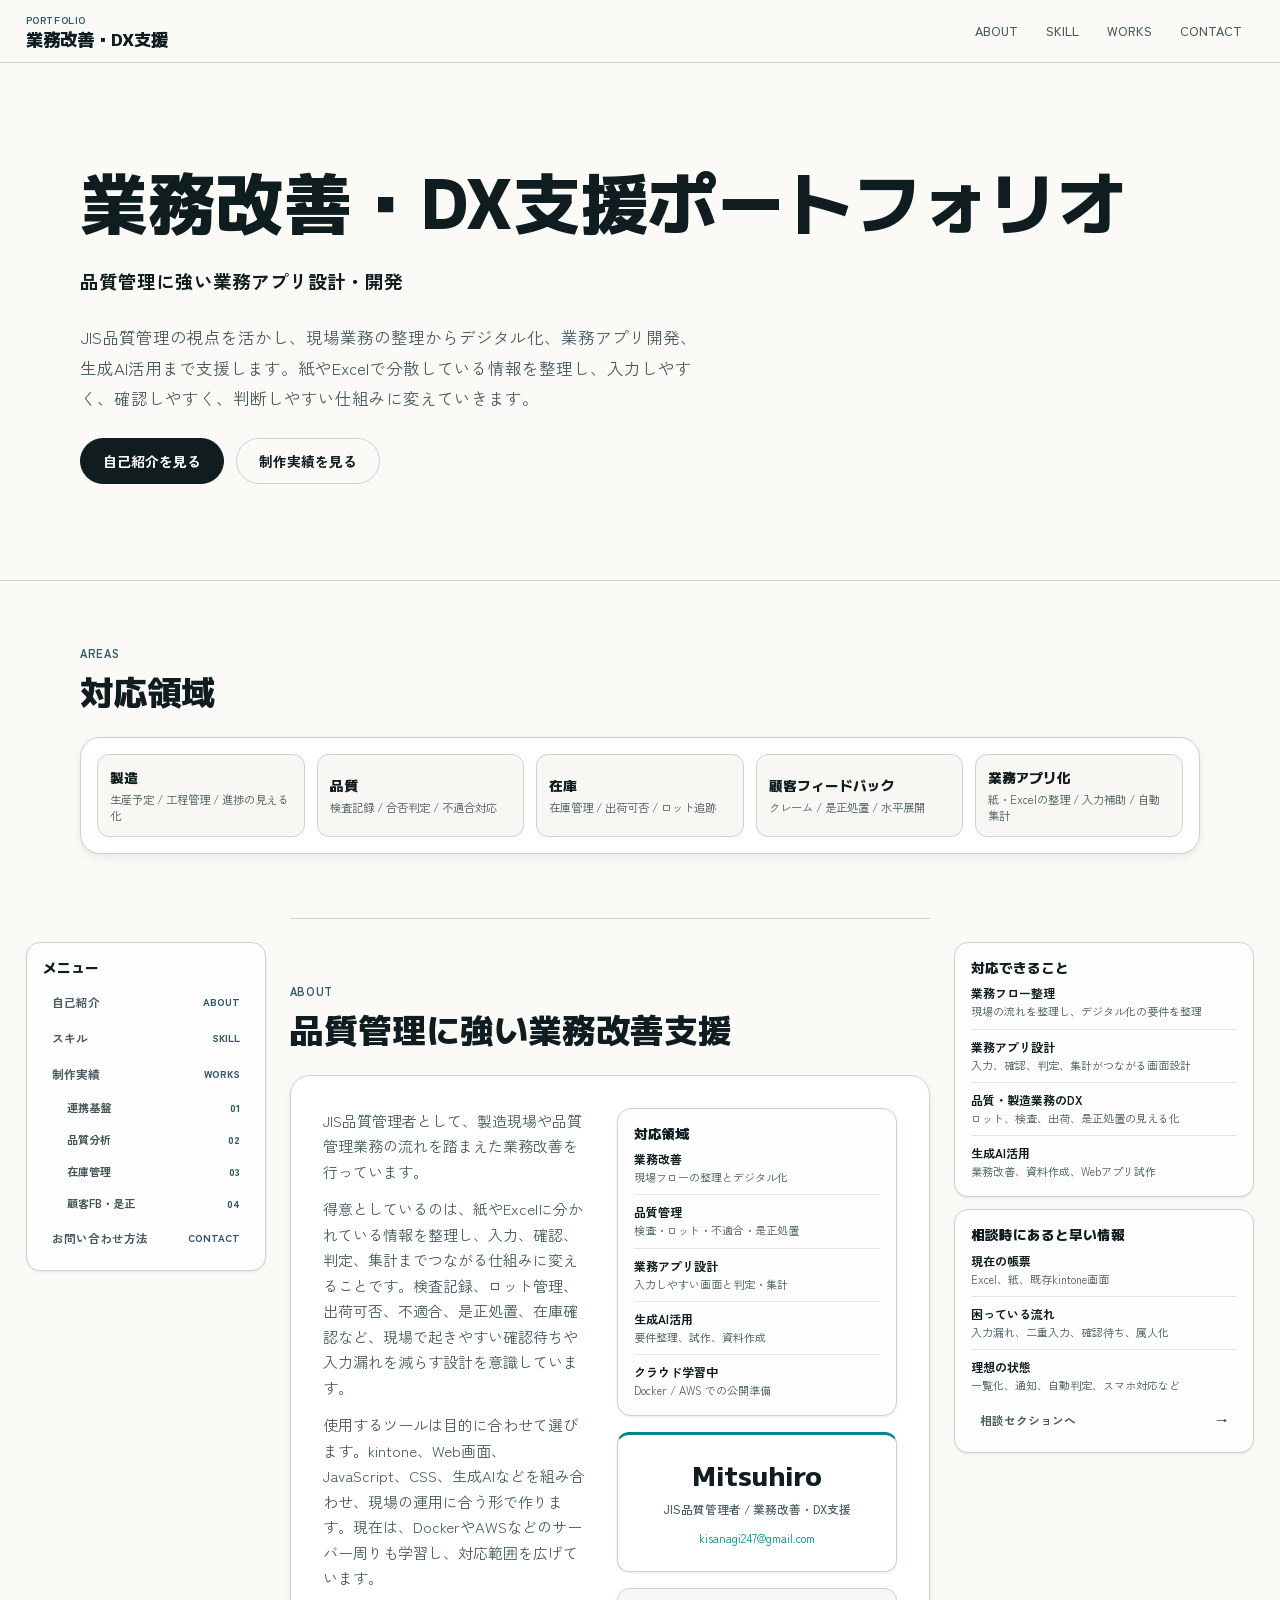
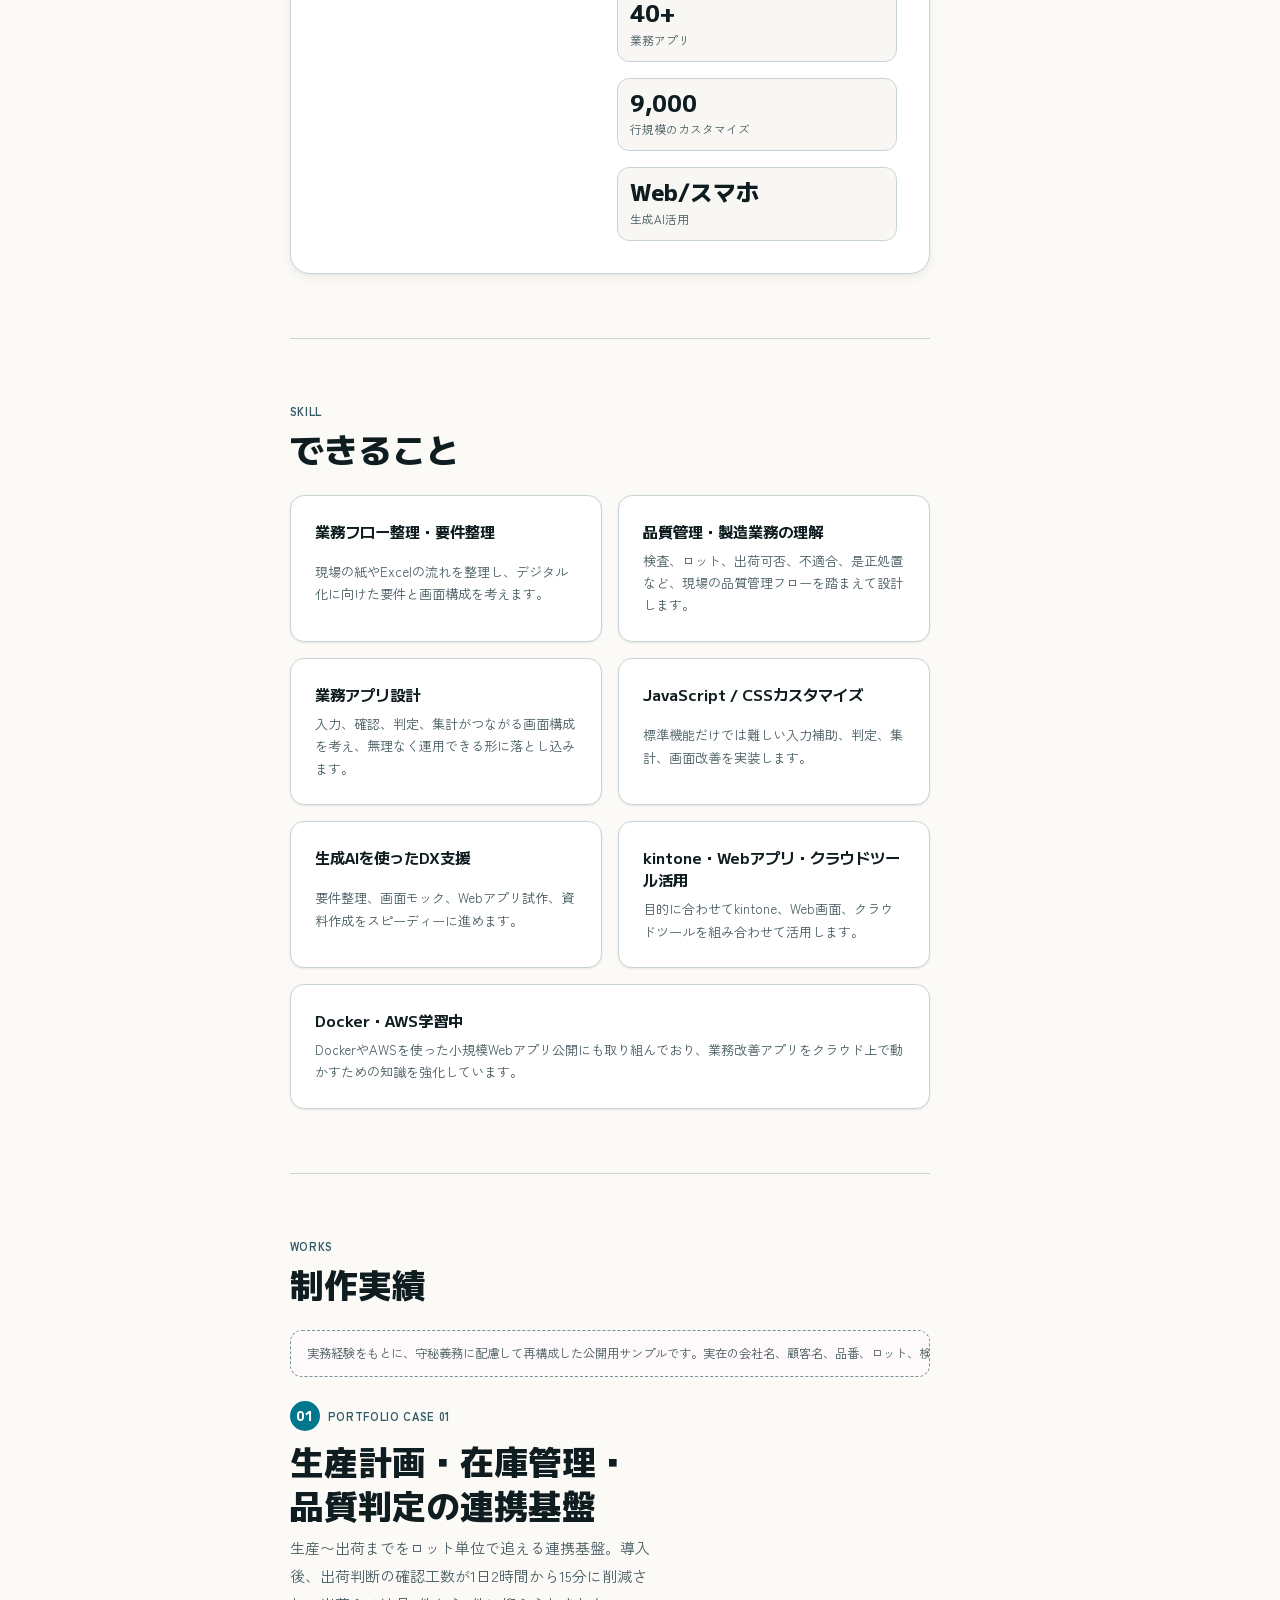
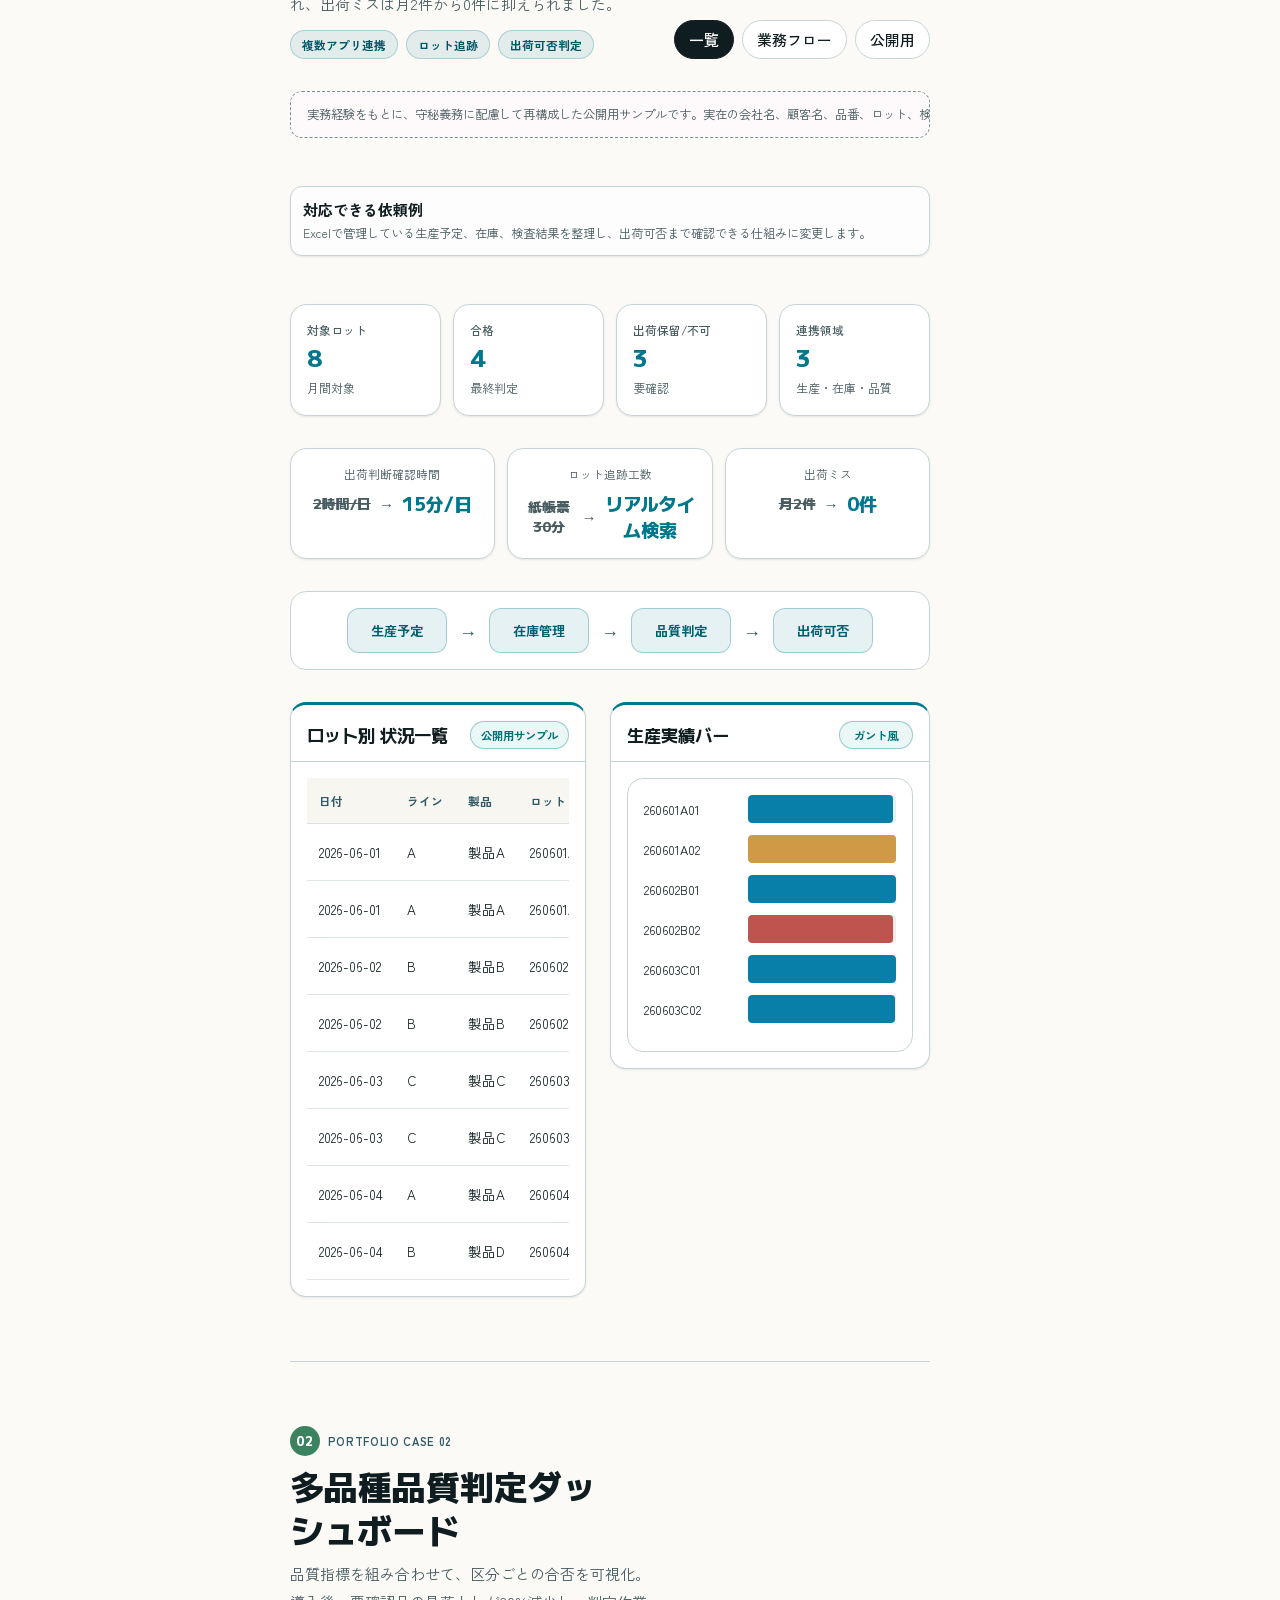
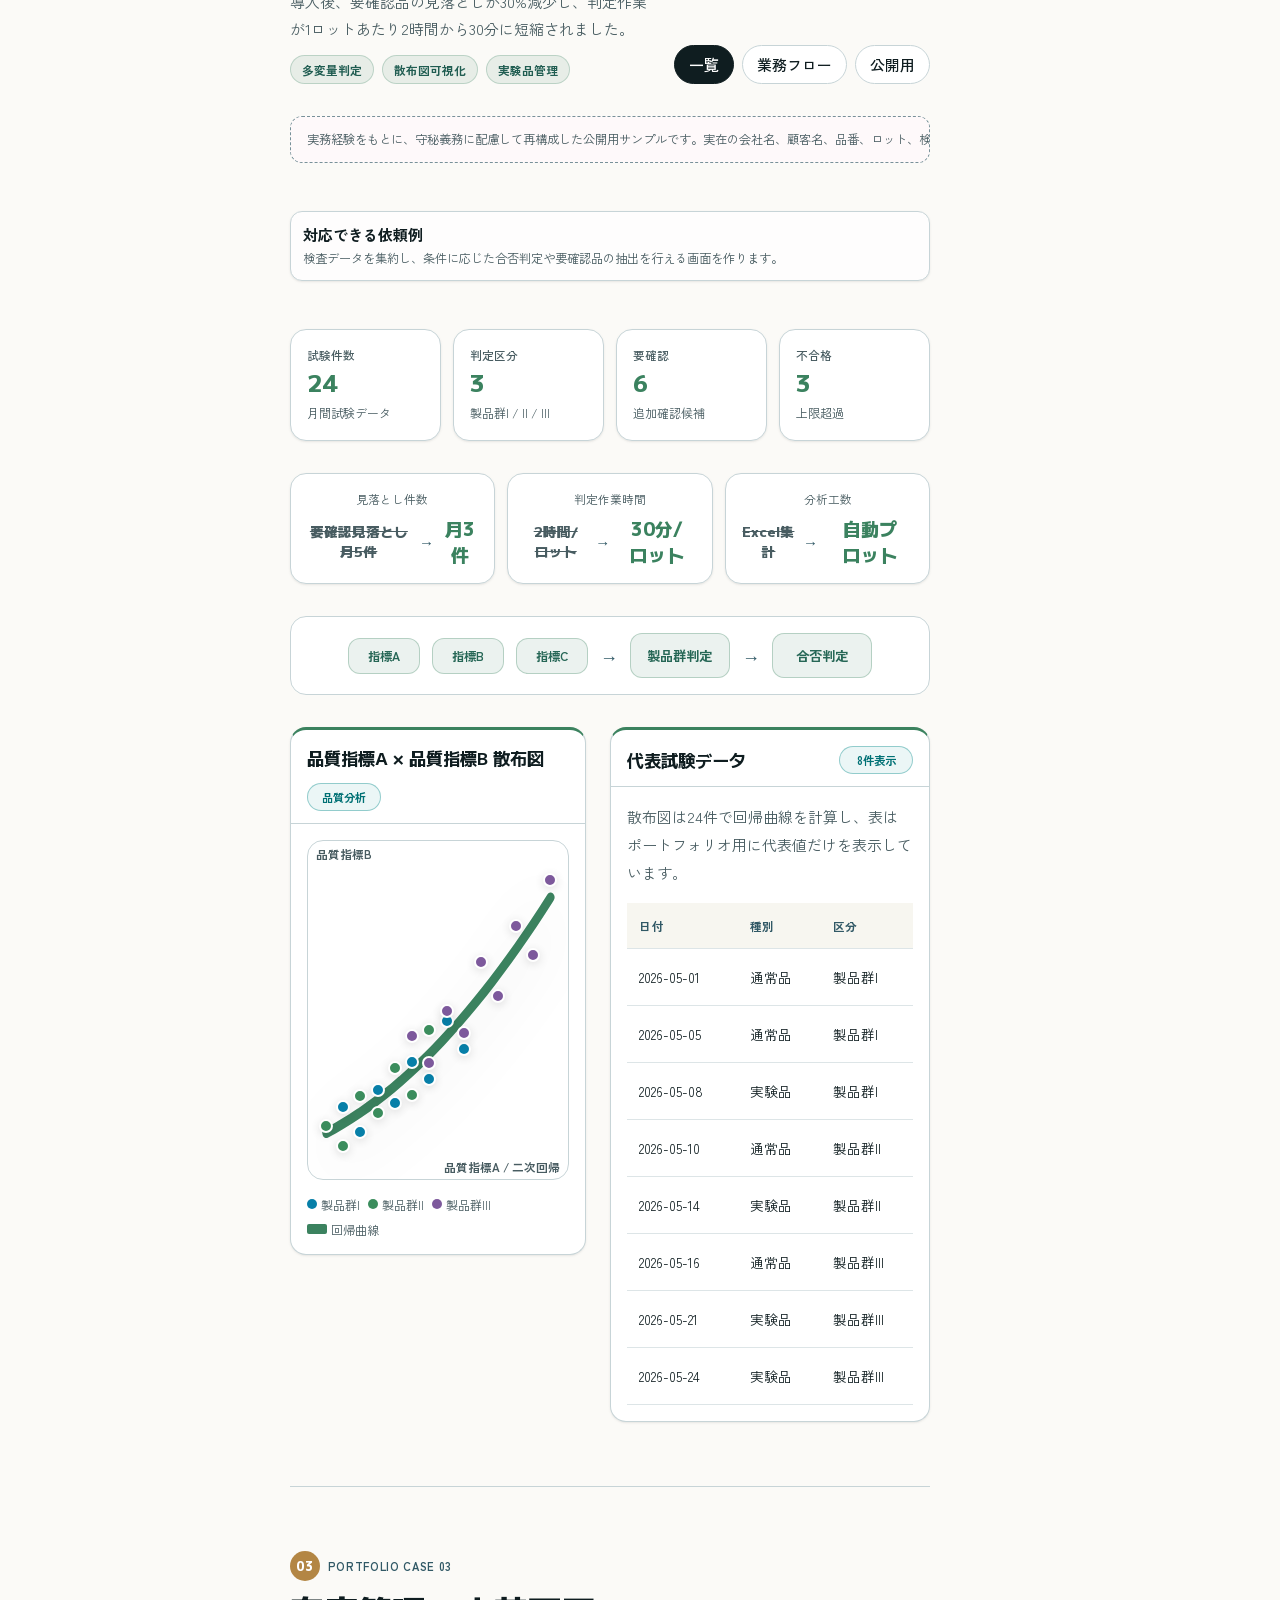
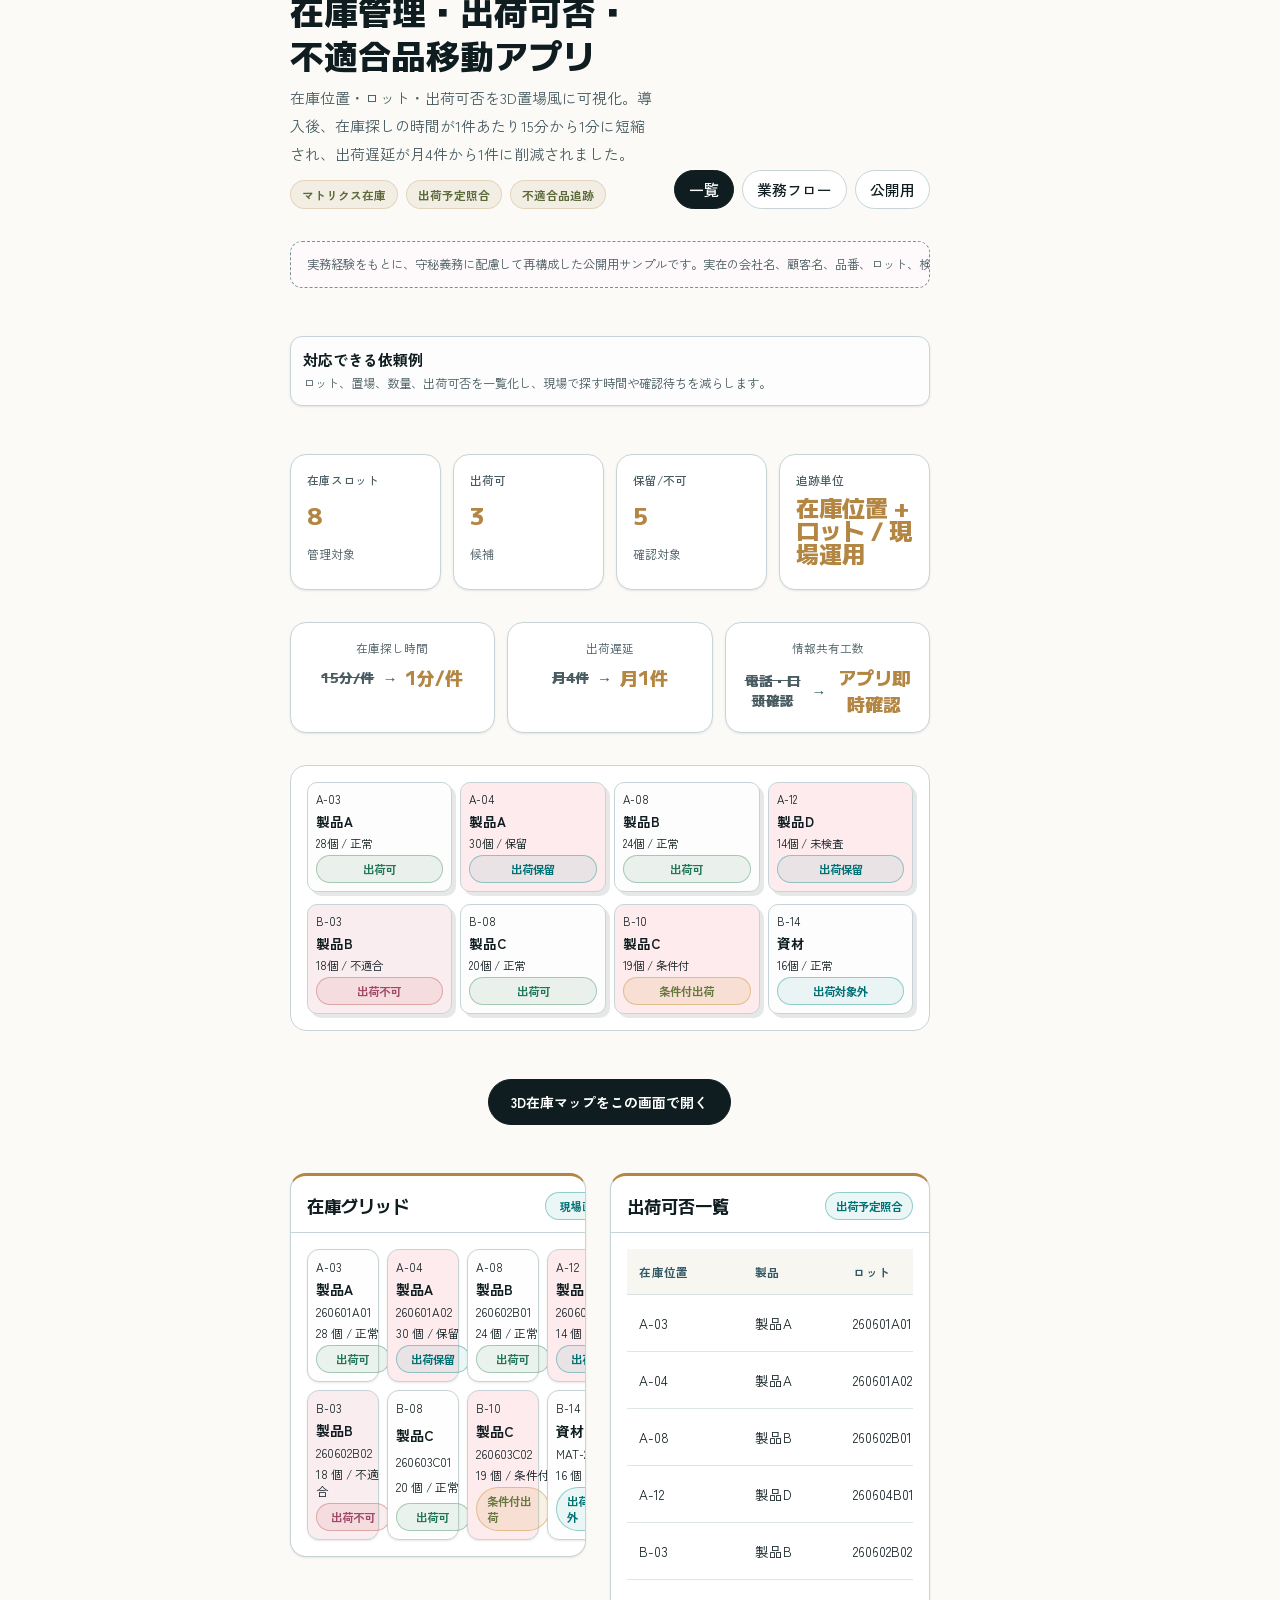
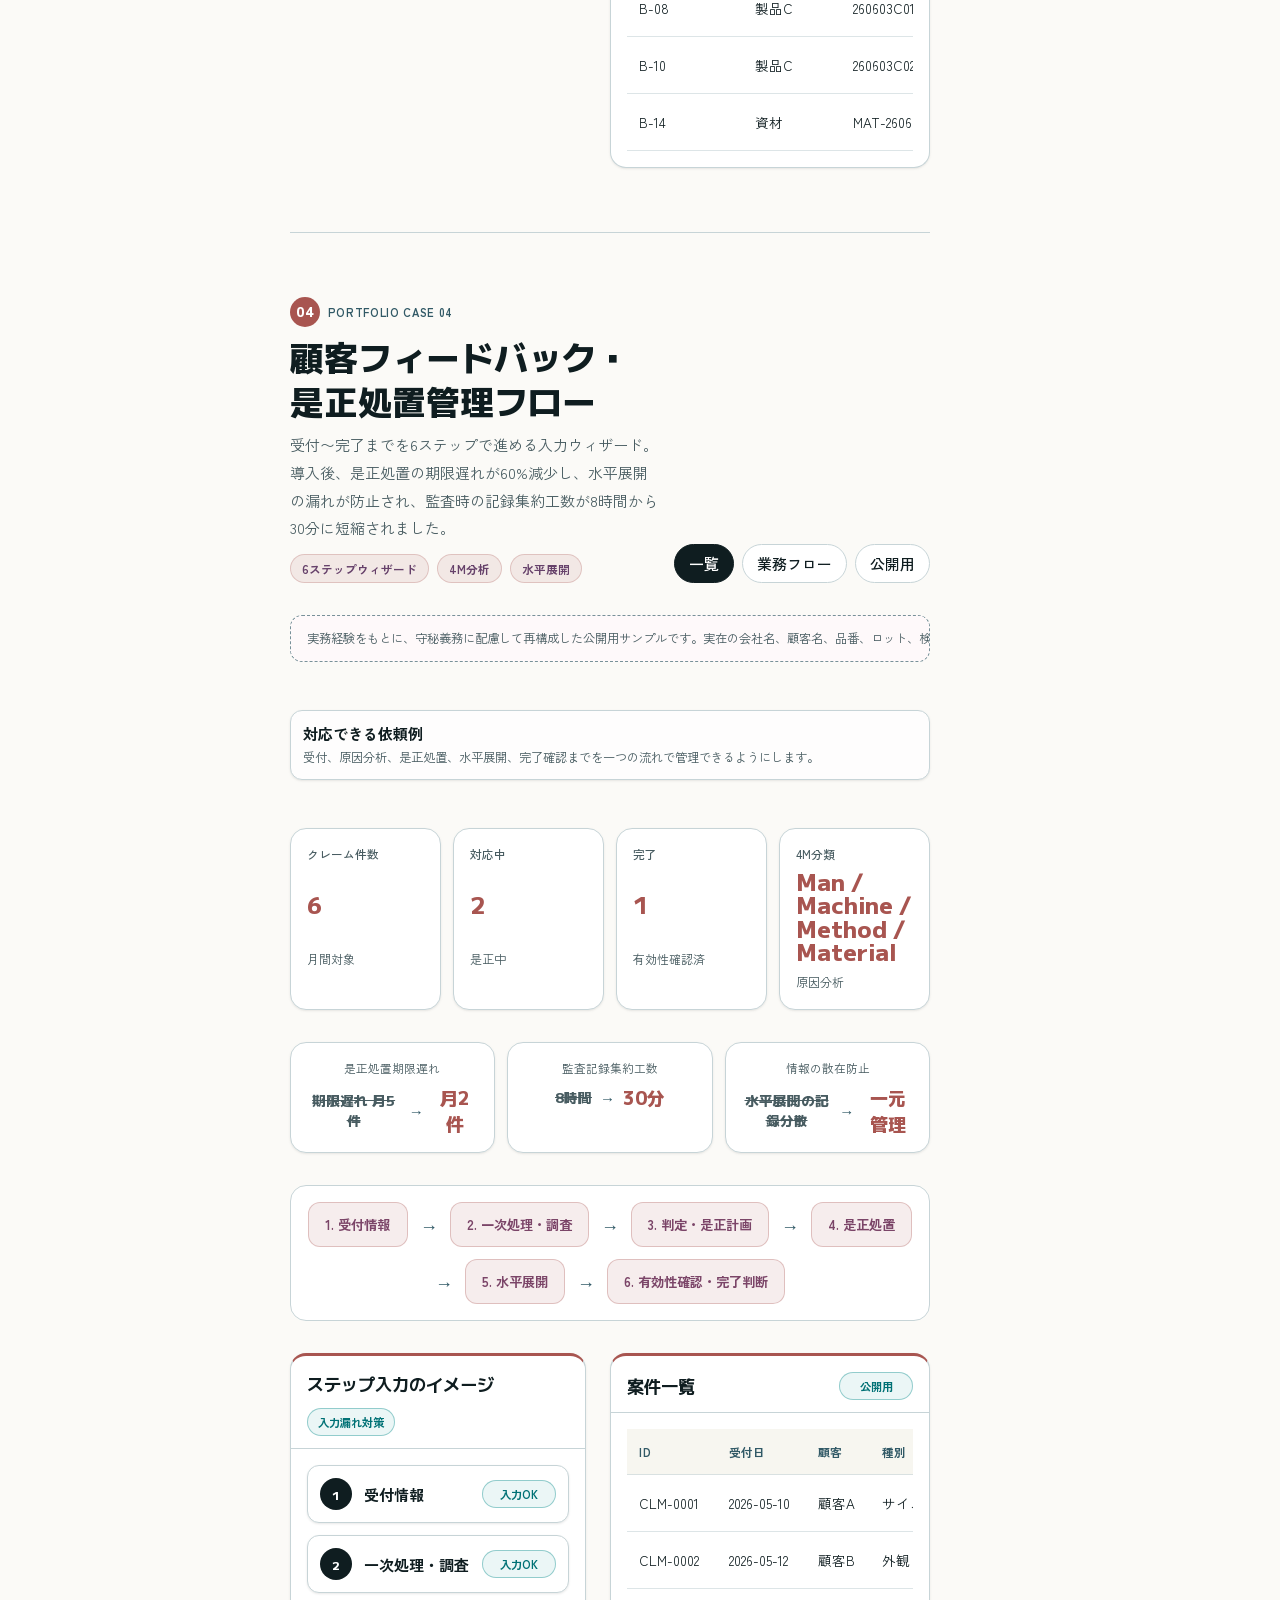
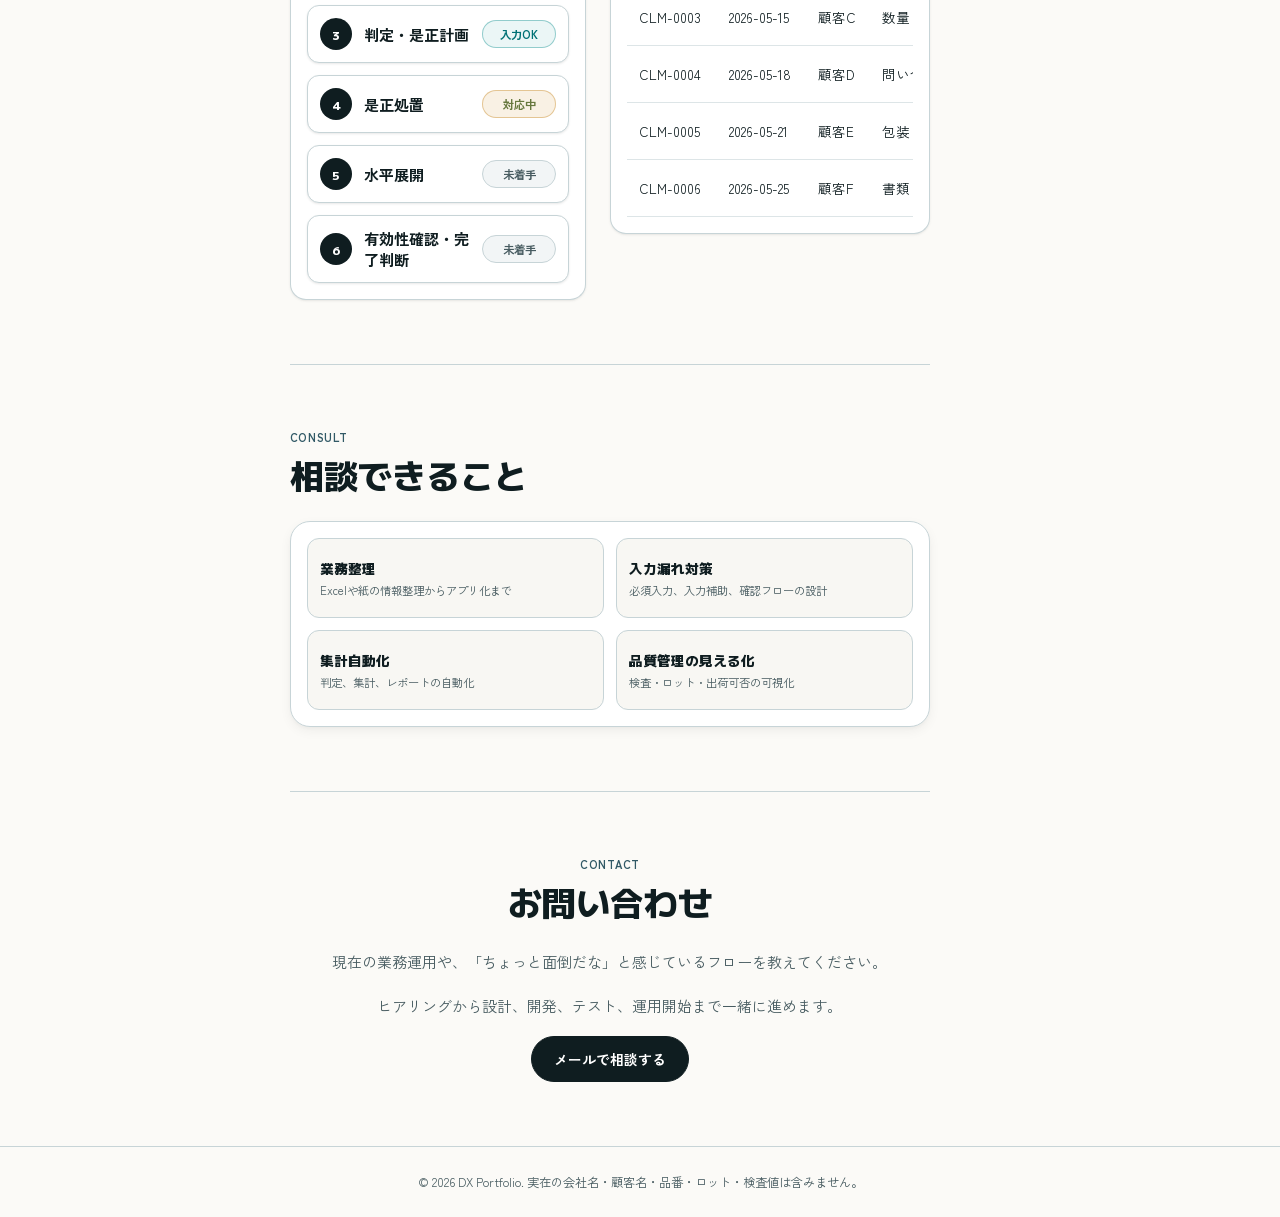
==== commit e50a245e: "Improve portfolio responsive layout" ====
--- a/index.html
+++ b/index.html
@@ -3,7 +3,7 @@
 <head>
   <meta charset="utf-8">
   <meta name="viewport" content="width=device-width, initial-scale=1">
-  <title>業務改善・DXポートフォリオ</title>
+  <title>業務改善・DX支援ポートフォリオ</title>
   <link rel="preconnect" href="https://fonts.googleapis.com">
   <link rel="preconnect" href="https://fonts.gstatic.com" crossorigin>
   <link href="https://fonts.googleapis.com/css2?family=M+PLUS+1:wght@500;700;800&family=Zen+Kaku+Gothic+New:wght@400;500;700&display=swap" rel="stylesheet">
@@ -16,6 +16,7 @@
       --line: oklch(86% 0.015 215);
       --steel: oklch(44% 0.05 220);
       --accent: oklch(55% 0.12 195);
+      --blue: oklch(56% 0.11 230);
       --green: oklch(58% 0.11 155);
       --amber: oklch(72% 0.12 75);
       --red: oklch(58% 0.14 25);
@@ -43,7 +44,7 @@
       color: var(--ink);
       font-size: 15px;
       scroll-behavior: smooth;
-      line-break: normal;
+      line-break: strict;
       overflow-wrap: break-word;
     }
 
@@ -207,6 +208,10 @@
       font-size: 0.88rem;
     }
 
+    .skill-item-wide {
+      grid-column: 1 / -1;
+    }
+
     .site-header {
       position: sticky;
       top: 0;
@@ -325,7 +330,7 @@
     }
 
     .areas-section .system-map {
-      grid-template-columns: repeat(4, 1fr);
+      grid-template-columns: repeat(5, 1fr);
     }
 
     .hero-copy {
@@ -336,6 +341,11 @@
     .hero-copy h1 {
       font-size: clamp(1.8rem, 6vw, 4.5rem);
       line-height: 1.2;
+      text-wrap: balance;
+    }
+
+    .hero-title-line {
+      display: inline;
       white-space: nowrap;
     }
 
@@ -407,12 +417,14 @@
       font-family: "M PLUS 1", sans-serif;
       font-size: 0.9rem;
       font-weight: 800;
+      overflow-wrap: anywhere;
     }
 
     .map-node span {
       font-size: 0.76rem;
       color: var(--muted);
       line-height: 1.45;
+      overflow-wrap: anywhere;
     }
 
     .profile-section {
@@ -420,9 +432,11 @@
       border-top: 1px solid var(--line);
     }
 
+    /* 大きな空白の原因: .profile-body の gap が広く、.profile-body p の line-height が 1.85・max-width が 42em で、
+       段落間の余白と長い行が合わさって本文が分断されて見えていた */
     .profile-card {
       display: grid;
-      grid-template-columns: minmax(0, 1fr) minmax(240px, 0.35fr);
+      grid-template-columns: minmax(0, 1fr) 280px;
       gap: var(--space-2xl);
       padding: var(--space-2xl);
       background: var(--surface);
@@ -433,17 +447,19 @@
 
     .profile-body {
       display: grid;
-      gap: var(--space-lg);
+      gap: var(--space-md);
+      align-content: start;
     }
 
     .profile-body p {
       font-size: 1rem;
-      max-width: 42em;
+      max-width: 38em;
+      line-height: 1.7;
     }
 
     .profile-meta {
       display: grid;
-      gap: var(--space-md);
+      gap: var(--space-lg);
       align-content: start;
     }
 
@@ -741,6 +757,7 @@
     .panel-head {
       padding: var(--space-lg) var(--space-lg) var(--space-md);
       display: flex;
+      flex-wrap: wrap;
       justify-content: space-between;
       gap: var(--space-md);
       align-items: center;
@@ -815,6 +832,13 @@
       box-shadow: var(--shadow-sm);
     }
 
+    .flow-step strong,
+    .wizard-step strong,
+    .timeline-item strong,
+    .small-item strong {
+      overflow-wrap: anywhere;
+    }
+
     .step-no {
       width: 32px; height: 32px;
       border-radius: 50%;
@@ -963,6 +987,13 @@
       color: var(--muted);
       background: color-mix(in oklch, var(--surface), var(--amber) 5%);
       line-height: 1.7;
+    }
+
+    .case-note {
+      white-space: nowrap;
+      overflow-x: auto;
+      padding: var(--space-md) var(--space-lg);
+      font-size: 0.82rem;
     }
 
     .check-progress {
@@ -1448,10 +1479,16 @@
       }
       .system-map { grid-template-columns: repeat(2, 1fr); }
       .areas-section .system-map { grid-template-columns: repeat(2, 1fr); }
-      .profile-card { grid-template-columns: 1fr; }
+      .profile-card { grid-template-columns: 1fr; gap: var(--space-xl); padding: var(--space-xl); }
       .panel-grid { grid-template-columns: 1fr; }
       .case-header { grid-template-columns: 1fr; }
       .toolbar { justify-content: flex-start; }
+    }
+
+    @media (max-width: 1100px) {
+      .hero-title-line {
+        display: block;
+      }
     }
 
     @media (max-width: 720px) {
@@ -1460,6 +1497,20 @@
       .rail-nav { grid-template-columns: 1fr; }
       .skill-grid { grid-template-columns: 1fr; }
       .hero { padding-block: var(--space-3xl); }
+      .hero-copy { gap: var(--space-lg); }
+      .hero-copy h1 {
+        max-width: 100%;
+        font-size: clamp(2rem, 9vw, 2.45rem);
+        line-height: 1.18;
+      }
+      .hero-title-line {
+        display: block;
+      }
+      .hero-copy p,
+      .hero-subtitle {
+        font-size: 1rem !important;
+        line-height: 1.75;
+      }
       .system-map { grid-template-columns: repeat(2, 1fr); }
       .metric-row { grid-template-columns: 1fr; }
       .effect-row { grid-template-columns: 1fr; }
@@ -1468,8 +1519,62 @@
       .warehouse-three-canvas { min-height: 420px; }
       .modal-backdrop { padding: var(--space-md); }
       .panel-head, .flow-step, .wizard-step { grid-template-columns: 1fr; }
+      .flow-step,
+      .wizard-step,
+      .timeline-item {
+        justify-items: start;
+      }
+      .timeline {
+        padding-left: 0;
+      }
+      .timeline::before,
+      .timeline-item::before {
+        display: none;
+      }
+      .bar-row {
+        grid-template-columns: 1fr;
+        gap: var(--space-sm);
+      }
+      .rack-row {
+        grid-template-columns: repeat(2, minmax(0, 1fr));
+      }
+      .modal-head,
+      .modal-body {
+        padding: var(--space-lg);
+      }
       .hero-cta { flex-direction: column; }
       .btn { justify-content: center; }
+    }
+
+    @media (max-width: 430px) {
+      .container,
+      .portfolio-shell,
+      .site-header .container {
+        width: min(100% - 32px, 1120px);
+      }
+      .areas-section .system-map,
+      .system-map {
+        grid-template-columns: 1fr;
+      }
+      .map-node {
+        min-height: 0;
+      }
+      .case {
+        gap: var(--space-xl);
+        padding-bottom: var(--space-3xl);
+        margin-bottom: var(--space-3xl);
+      }
+      .panel-body,
+      .chart,
+      .diagram,
+      .skill-item,
+      .metric,
+      .effect-card {
+        padding: var(--space-md);
+      }
+      th, td {
+        padding: 11px 10px;
+      }
     }
 
     @media print {
@@ -1486,7 +1591,7 @@
     <div class="container">
       <div class="site-brand">
         <span class="eyebrow">Portfolio</span>
-        <strong>DX Portfolio</strong>
+        <strong>業務改善・DX支援</strong>
       </div>
       <nav class="site-nav" aria-label="ページ内ナビ">
         <a href="#about">ABOUT</a>
@@ -1500,8 +1605,9 @@
   <section class="hero">
     <div class="container">
       <div class="hero-copy">
-        <h1>業務改善からDX化まで</h1>
-        <p>JIS品質管理者 × 業務改善 × 生成AI。kintoneを中心に、Webアプリやスマホアプリも組み合わせて、現場が使いやすい業務システムを作ります。</p>
+        <h1><span class="hero-title-line">業務改善・DX支援</span><span class="hero-title-line">ポートフォリオ</span></h1>
+        <p class="hero-subtitle" style="font-size:1.25rem;font-weight:700;color:var(--ink);max-width:34em;">品質管理に強い業務アプリ設計・開発</p>
+        <p>JIS品質管理の視点を活かし、現場業務の整理からデジタル化、業務アプリ開発、生成AI活用まで支援します。紙やExcelで分散している情報を整理し、入力しやすく、確認しやすく、判断しやすい仕組みに変えていきます。</p>
         <div class="hero-cta">
           <a href="#about" class="btn">自己紹介を見る</a>
           <a href="#works" class="btn ghost">制作実績を見る</a>
@@ -1516,11 +1622,12 @@
         <div class="eyebrow">AREAS</div>
         <h2>対応領域</h2>
       </div>
-      <div class="system-map" aria-label="システム構成図">
-        <div class="map-node"><strong>Schedule</strong><span>生産予定 / ガント / 在庫導線</span></div>
-        <div class="map-node"><strong>Inventory</strong><span>在庫管理 / 出荷可否 / 不適合</span></div>
-        <div class="map-node"><strong>Quality</strong><span>品質集約 / 最終合否 / 朝会</span></div>
-        <div class="map-node"><strong>Claims</strong><span>クレーム / 是正 / 水平展開</span></div>
+      <div class="system-map" aria-label="対応領域">
+        <div class="map-node"><strong>製造</strong><span>生産予定 / 工程管理 / 進捗の見える化</span></div>
+        <div class="map-node"><strong>品質</strong><span>検査記録 / 合否判定 / 不適合対応</span></div>
+        <div class="map-node"><strong>在庫</strong><span>在庫管理 / 出荷可否 / ロット追跡</span></div>
+        <div class="map-node"><strong>顧客フィードバック</strong><span>クレーム / 是正処置 / 水平展開</span></div>
+        <div class="map-node"><strong>業務アプリ化</strong><span>紙・Excelの整理 / 入力補助 / 自動集計</span></div>
       </div>
     </div>
   </section>
@@ -1536,7 +1643,7 @@
           <a href="#case01" class="rail-sub">連携基盤 <span>01</span></a>
           <a href="#case02" class="rail-sub">品質分析 <span>02</span></a>
           <a href="#case03" class="rail-sub">在庫管理 <span>03</span></a>
-          <a href="#case04" class="rail-sub">クレーム管理 <span>04</span></a>
+          <a href="#case04" class="rail-sub">顧客FB・是正 <span>04</span></a>
           <a href="#contact">お問い合わせ方法 <span>CONTACT</span></a>
         </nav>
       </section>
@@ -1548,19 +1655,24 @@
     <div class="container">
       <div class="section-head">
         <div class="eyebrow">ABOUT</div>
-        <h2>JIS品質管理者として、業務改善からDX化を支援</h2>
+        <h2>品質管理に強い業務改善支援</h2>
       </div>
       <div class="profile-card">
         <div class="profile-body">
-          <p><strong>JIS品質管理者の資格を持ち、品質管理の考え方を軸に業務改善からDX化まで支援する開発者です。</strong></p>
-          <p>JIS Q 9001（ISO 9001）に基づく品質管理では、受入検査・工程内検査・出荷検査といった検査フロー、ロットのトレーサビリティ、不適合品の管理、是正処置のPDCAなどを明文化したプロセスとして運用します。これらのフローが紙やExcelのままだと、入力漏れや承認の遅れ、履歴の散在といった課題が起きやすいため、まずは現場の業務を整理し、最適なデジタル化の形を一緒に考えます。</p>
-          <p>ツールはあくまで手段の一つです。kintoneをはじめ、Webアプリ、スマホアプリ、生成AIなど、現場の運用状況や既存システムに合わせて選択し、検査結果の自動判定、出荷可否の条件分岐、クレーム対応の水平展開管理、在庫ロットの状態追跡など、品質管理に必要な「見える化」を実現します。</p>
-          <p>現場の業務をそのままシステム化するのではなく、JISの視点でフローを整理し、必要な記録と承認の流れをデザインしてからDX化に進むため、監査対応も含めた運用がしやすくなります。</p>
-          <p>加えて、生成AIを活用した要件整理、画面設計、コード生成、テスト観点の抽出まで、スピーディーに進められます。</p>
+          <p>JIS品質管理者として、製造現場や品質管理業務の流れを踏まえた業務改善を行っています。</p>
+          <p>得意としているのは、紙やExcelに分かれている情報を整理し、入力、確認、判定、集計までつながる仕組みに変えることです。検査記録、ロット管理、出荷可否、不適合、是正処置、在庫確認など、現場で起きやすい確認待ちや入力漏れを減らす設計を意識しています。</p>
+          <p>使用するツールは目的に合わせて選びます。kintone、Web画面、JavaScript、CSS、生成AIなどを組み合わせ、現場の運用に合う形で作ります。現在は、DockerやAWSなどのサーバー周りも学習し、対応範囲を広げています。</p>
         </div>
         <div class="profile-meta">
-          <div class="profile-photo-placeholder" aria-label="プロフィール写真の配置場所">
-            <span>写真</span>
+          <div class="side-card" style="padding:var(--space-lg);">
+            <h2 style="font-size:0.9rem;">対応領域</h2>
+            <ul class="side-mini-list">
+              <li><strong>業務改善</strong><span>現場フローの整理とデジタル化</span></li>
+              <li><strong>品質管理</strong><span>検査・ロット・不適合・是正処置</span></li>
+              <li><strong>業務アプリ設計</strong><span>入力しやすい画面と判定・集計</span></li>
+              <li><strong>生成AI活用</strong><span>要件整理、試作、資料作成</span></li>
+              <li><strong>クラウド学習中</strong><span>Docker / AWS での公開準備</span></li>
+            </ul>
           </div>
           <div class="name-card">
             <div class="name-card-name">Mitsuhiro</div>
@@ -1579,13 +1691,16 @@
     <div class="container">
       <div class="section-head">
         <div class="eyebrow">SKILL</div>
-        <h2>業務理解と実装をつなぐスキル</h2>
+        <h2>できること</h2>
       </div>
       <div class="skill-grid">
-        <div class="skill-item"><strong>kintoneアプリ設計</strong><span>業務フロー、入力項目、一覧、権限、通知、承認まで、現場運用に合わせて設計します。</span></div>
+        <div class="skill-item"><strong>業務フロー整理・要件整理</strong><span>現場の紙やExcelの流れを整理し、デジタル化に向けた要件と画面構成を考えます。</span></div>
+        <div class="skill-item"><strong>品質管理・製造業務の理解</strong><span>検査、ロット、出荷可否、不適合、是正処置など、現場の品質管理フローを踏まえて設計します。</span></div>
+        <div class="skill-item"><strong>業務アプリ設計</strong><span>入力、確認、判定、集計がつながる画面構成を考え、無理なく運用できる形に落とし込みます。</span></div>
         <div class="skill-item"><strong>JavaScript / CSSカスタマイズ</strong><span>標準機能だけでは難しい入力補助、判定、集計、画面改善を実装します。</span></div>
-        <div class="skill-item"><strong>品質管理・製造業務理解</strong><span>検査、ロット、出荷可否、不適合、是正処置など、品質管理の流れを踏まえて整理します。</span></div>
         <div class="skill-item"><strong>生成AIを使ったDX支援</strong><span>要件整理、画面モック、Webアプリ試作、資料作成をスピーディーに進めます。</span></div>
+        <div class="skill-item"><strong>kintone・Webアプリ・クラウドツール活用</strong><span>目的に合わせてkintone、Web画面、クラウドツールを組み合わせて活用します。</span></div>
+        <div class="skill-item skill-item-wide"><strong>Docker・AWS学習中</strong><span>DockerやAWSを使った小規模Webアプリ公開にも取り組んでおり、業務改善アプリをクラウド上で動かすための知識を強化しています。</span></div>
       </div>
     </div>
   </section>
@@ -1594,8 +1709,9 @@
     <div class="container">
       <div class="section-head">
         <div class="eyebrow">WORKS</div>
-        <h2>業務改善・DX事例</h2>
+        <h2>制作実績</h2>
       </div>
+      <p class="print-note case-note" style="margin-bottom:var(--space-xl);">実務経験をもとに、守秘義務に配慮して再構成した公開用サンプルです。実在の会社名、顧客名、品番、ロット、検査値は含みません。</p>
       <article id="case01" class="case"></article>
       <article id="case02" class="case"></article>
       <article id="case03" class="case"></article>
@@ -1603,11 +1719,26 @@
     </div>
   </section>
 
+  <section class="skill-section" aria-labelledby="consult-heading">
+    <div class="container">
+      <div class="section-head">
+        <div class="eyebrow">CONSULT</div>
+        <h2 id="consult-heading">相談できること</h2>
+      </div>
+      <div class="system-map" aria-label="相談できること">
+        <div class="map-node"><strong>業務整理</strong><span>Excelや紙の情報整理からアプリ化まで</span></div>
+        <div class="map-node"><strong>入力漏れ対策</strong><span>必須入力、入力補助、確認フローの設計</span></div>
+        <div class="map-node"><strong>集計自動化</strong><span>判定、集計、レポートの自動化</span></div>
+        <div class="map-node"><strong>品質管理の見える化</strong><span>検査・ロット・出荷可否の可視化</span></div>
+      </div>
+    </div>
+  </section>
+
   <section id="contact" class="contact-section">
     <div class="container">
       <div class="section-head">
         <div class="eyebrow">CONTACT</div>
-        <h2>まずは気軽に相談してください</h2>
+        <h2>お問い合わせ</h2>
       </div>
       <p>現在の業務運用や、「ちょっと面倒だな」と感じているフローを教えてください。</p>
       <p>ヒアリングから設計、開発、テスト、運用開始まで一緒に進めます。</p>
@@ -1620,8 +1751,8 @@
       <section class="side-card">
         <h2>対応できること</h2>
         <ul class="side-mini-list">
-          <li><strong>kintoneアプリ開発</strong><span>設計、フィールド構成、一覧、権限、運用導線の整理</span></li>
-          <li><strong>JavaScript/CSSカスタマイズ</strong><span>入力補助、判定、集計、画面UI改善</span></li>
+          <li><strong>業務フロー整理</strong><span>現場の流れを整理し、デジタル化の要件を整理</span></li>
+          <li><strong>業務アプリ設計</strong><span>入力、確認、判定、集計がつながる画面設計</span></li>
           <li><strong>品質・製造業務のDX</strong><span>ロット、検査、出荷、是正処置の見える化</span></li>
           <li><strong>生成AI活用</strong><span>業務改善、資料作成、Webアプリ試作</span></li>
         </ul>
@@ -1840,6 +1971,13 @@
       }).join("");
       return `
         ${caseHeader("01", "生産計画・在庫管理・品質判定の連携基盤", "生産〜出荷までをロット単位で追える連携基盤。導入後、出荷判断の確認工数が1日2時間から15分に削減され、出荷ミスは月2件から0件に抑えられました。", ["複数アプリ連携", "ロット追跡", "出荷可否判定"])}
+        <p class="print-note case-note">実務経験をもとに、守秘義務に配慮して再構成した公開用サンプルです。実在の会社名、顧客名、品番、ロット、検査値は含みません。</p>
+        <div class="small-list" style="margin:var(--space-lg) 0;">
+          <div class="small-item">
+            <strong>対応できる依頼例</strong>
+            <span>Excelで管理している生産予定、在庫、検査結果を整理し、出荷可否まで確認できる仕組みに変更します。</span>
+          </div>
+        </div>
         <div class="metric-row">
           ${metric("対象ロット", production.length, "月間対象")}
           ${metric("合格", ok, "最終判定")}
@@ -1898,6 +2036,13 @@
       }).join("");
       return `
         ${caseHeader("02", "多品種品質判定ダッシュボード", "品質指標を組み合わせて、区分ごとの合否を可視化。導入後、要確認品の見落としが30%減少し、判定作業が1ロットあたり2時間から30分に短縮されました。", ["多変量判定", "散布図可視化", "実験品管理"])}
+        <p class="print-note case-note">実務経験をもとに、守秘義務に配慮して再構成した公開用サンプルです。実在の会社名、顧客名、品番、ロット、検査値は含みません。</p>
+        <div class="small-list" style="margin:var(--space-lg) 0;">
+          <div class="small-item">
+            <strong>対応できる依頼例</strong>
+            <span>検査データを集約し、条件に応じた合否判定や要確認品の抽出を行える画面を作ります。</span>
+          </div>
+        </div>
         <div class="metric-row">
           ${metric("試験件数", thermal.length, "月間試験データ")}
           ${metric("判定区分", "3", "製品群I / II / III")}
@@ -1970,11 +2115,18 @@
       `);
       return `
         ${caseHeader("03", "在庫管理・出荷可否・不適合品移動アプリ", "在庫位置・ロット・出荷可否を3D置場風に可視化。導入後、在庫探しの時間が1件あたり15分から1分に短縮され、出荷遅延が月4件から1件に削減されました。", ["マトリクス在庫", "出荷予定照合", "不適合品追跡"])}
+        <p class="print-note case-note">実務経験をもとに、守秘義務に配慮して再構成した公開用サンプルです。実在の会社名、顧客名、品番、ロット、検査値は含みません。</p>
+        <div class="small-list" style="margin:var(--space-lg) 0;">
+          <div class="small-item">
+            <strong>対応できる依頼例</strong>
+            <span>ロット、置場、数量、出荷可否を一覧化し、現場で探す時間や確認待ちを減らします。</span>
+          </div>
+        </div>
         <div class="metric-row">
           ${metric("在庫スロット", warehouse.length, "管理対象")}
           ${metric("出荷可", warehouse.filter((r) => r.judgment === "出荷可").length, "候補")}
           ${metric("保留/不可", warehouse.filter((r) => r.judgment !== "出荷可").length, "確認対象")}
-          ${metric("追跡単位", "在庫位置 + ロット", "現場運用")}
+          ${metric("追跡単位", "在庫位置 + ロット / 現場運用", "")}
         </div>
         <div class="effect-row">
           ${effectCard("15分/件", "1分/件", "在庫探し時間")}
@@ -2374,7 +2526,14 @@
         ${i < 5 ? '<span class="flow-arrow">→</span>' : ''}
       `).join("");
       return `
-        ${caseHeader("04", "クレーム管理・是正処置ウィザード", "受付〜完了までを6ステップで進める入力ウィザード。導入後、是正処置の期限遅れが60%減少し、水平展開の漏れが防止され、監査時の記録集約工数が8時間から30分に短縮されました。", ["6ステップウィザード", "4M分析", "水平展開"])}
+        ${caseHeader("04", "顧客フィードバック・是正処置管理フロー", "受付〜完了までを6ステップで進める入力ウィザード。導入後、是正処置の期限遅れが60%減少し、水平展開の漏れが防止され、監査時の記録集約工数が8時間から30分に短縮されました。", ["6ステップウィザード", "4M分析", "水平展開"])}
+        <p class="print-note case-note">実務経験をもとに、守秘義務に配慮して再構成した公開用サンプルです。実在の会社名、顧客名、品番、ロット、検査値は含みません。</p>
+        <div class="small-list" style="margin:var(--space-lg) 0;">
+          <div class="small-item">
+            <strong>対応できる依頼例</strong>
+            <span>受付、原因分析、是正処置、水平展開、完了確認までを一つの流れで管理できるようにします。</span>
+          </div>
+        </div>
         <div class="metric-row">
           ${metric("クレーム件数", claims.length, "月間対象")}
           ${metric("対応中", claims.filter((r) => r.status === "対応中").length, "是正中")}
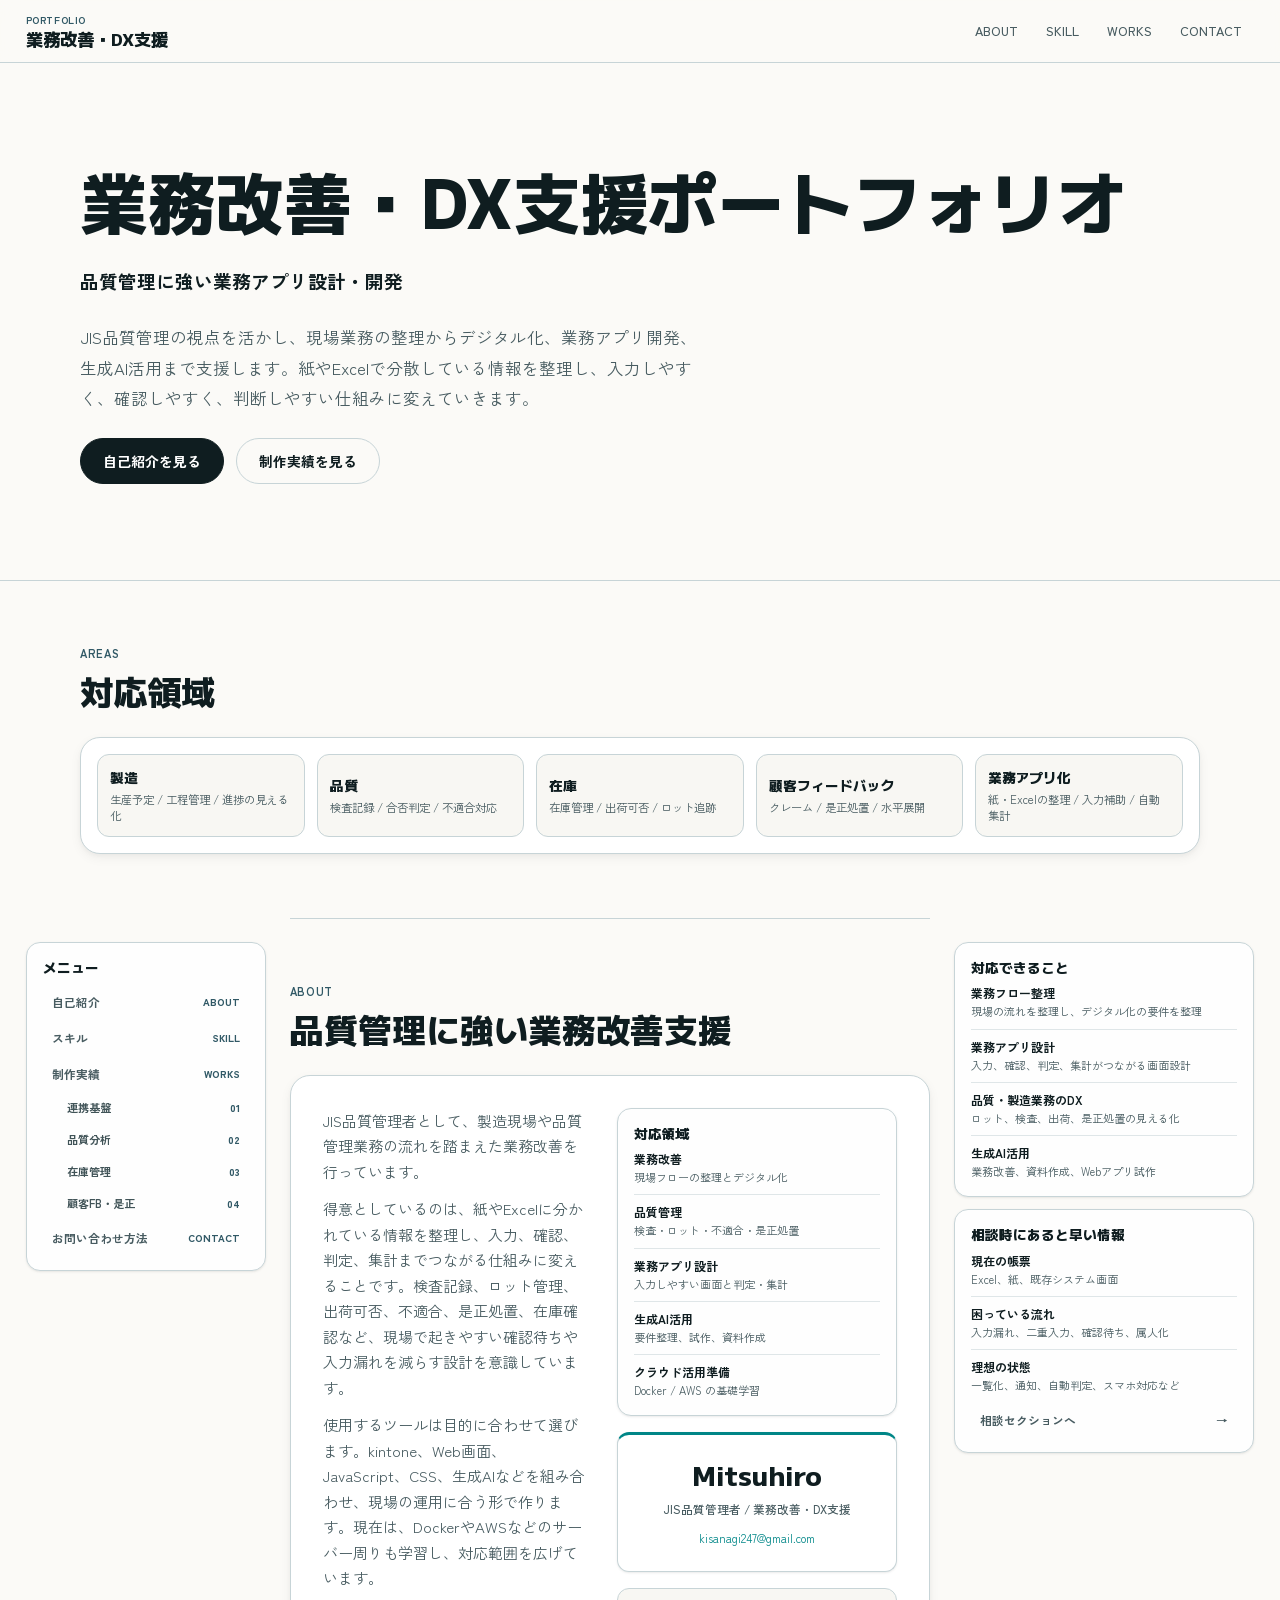
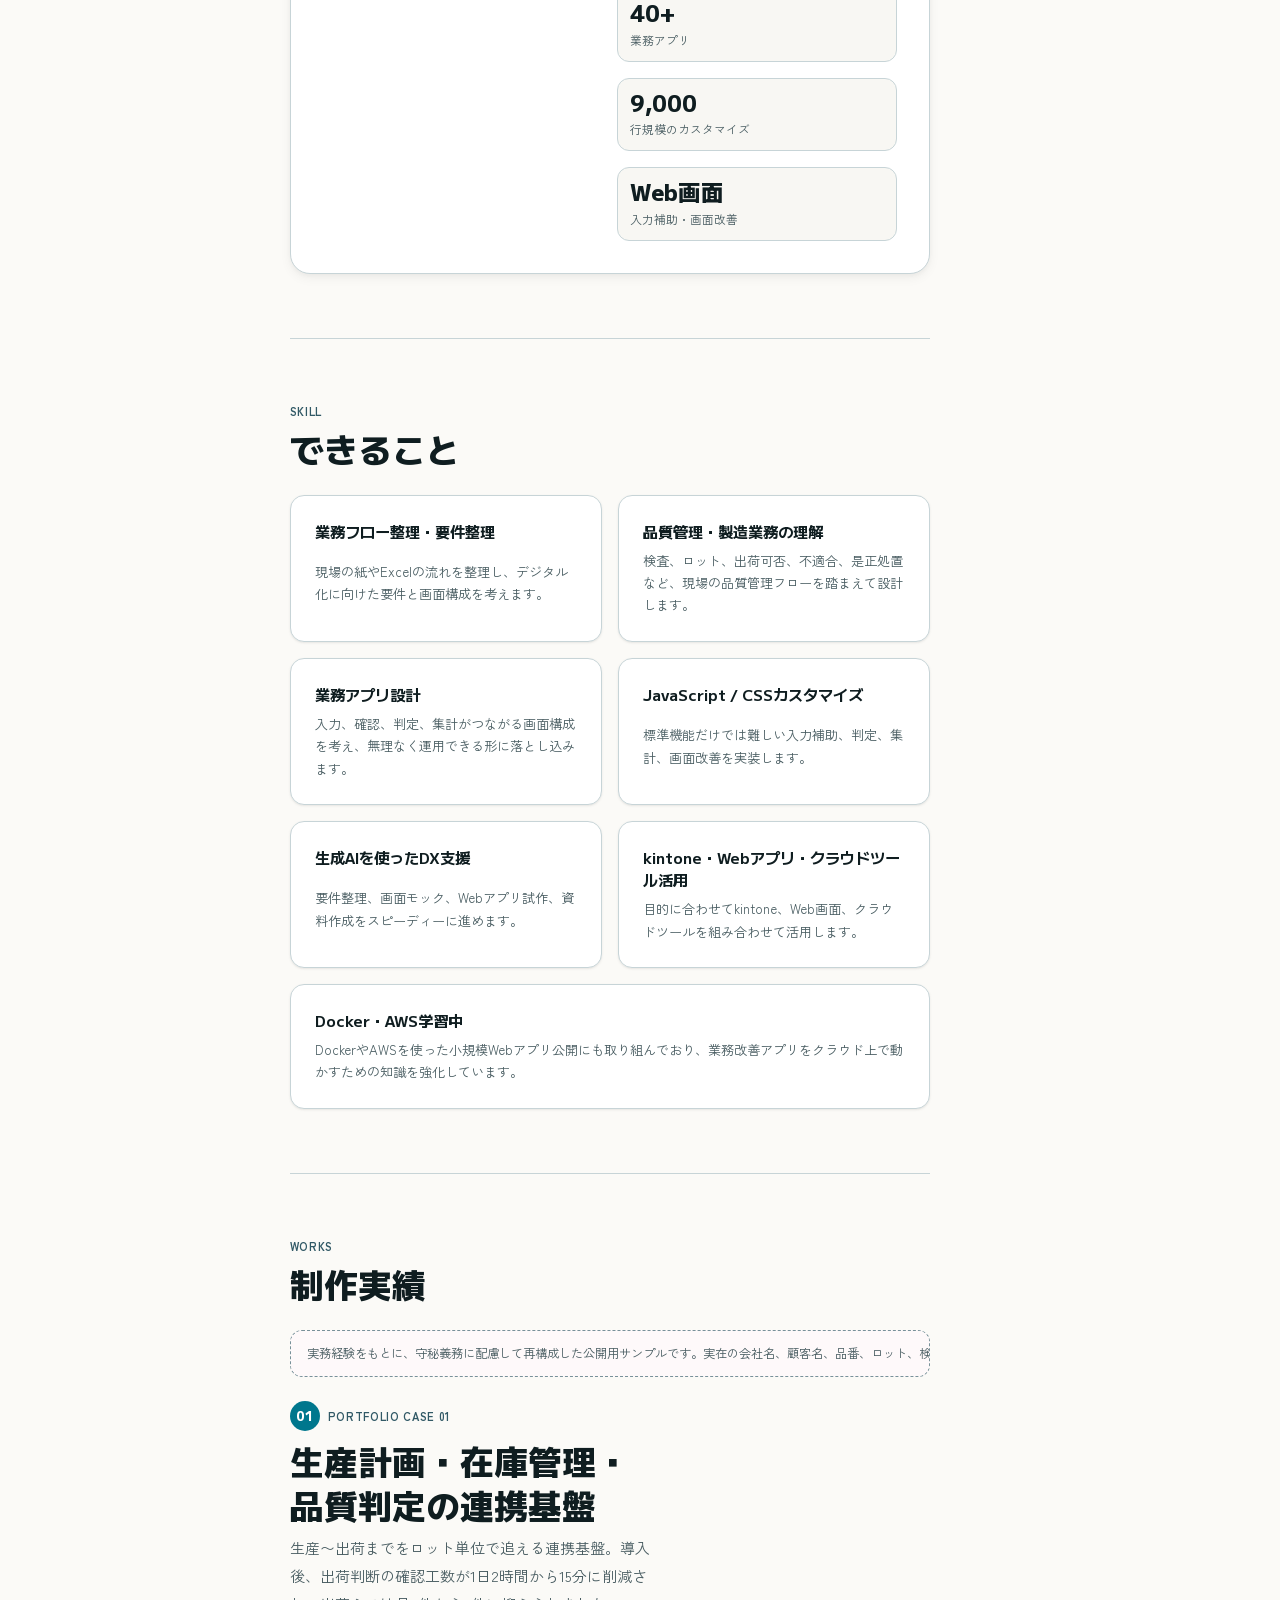
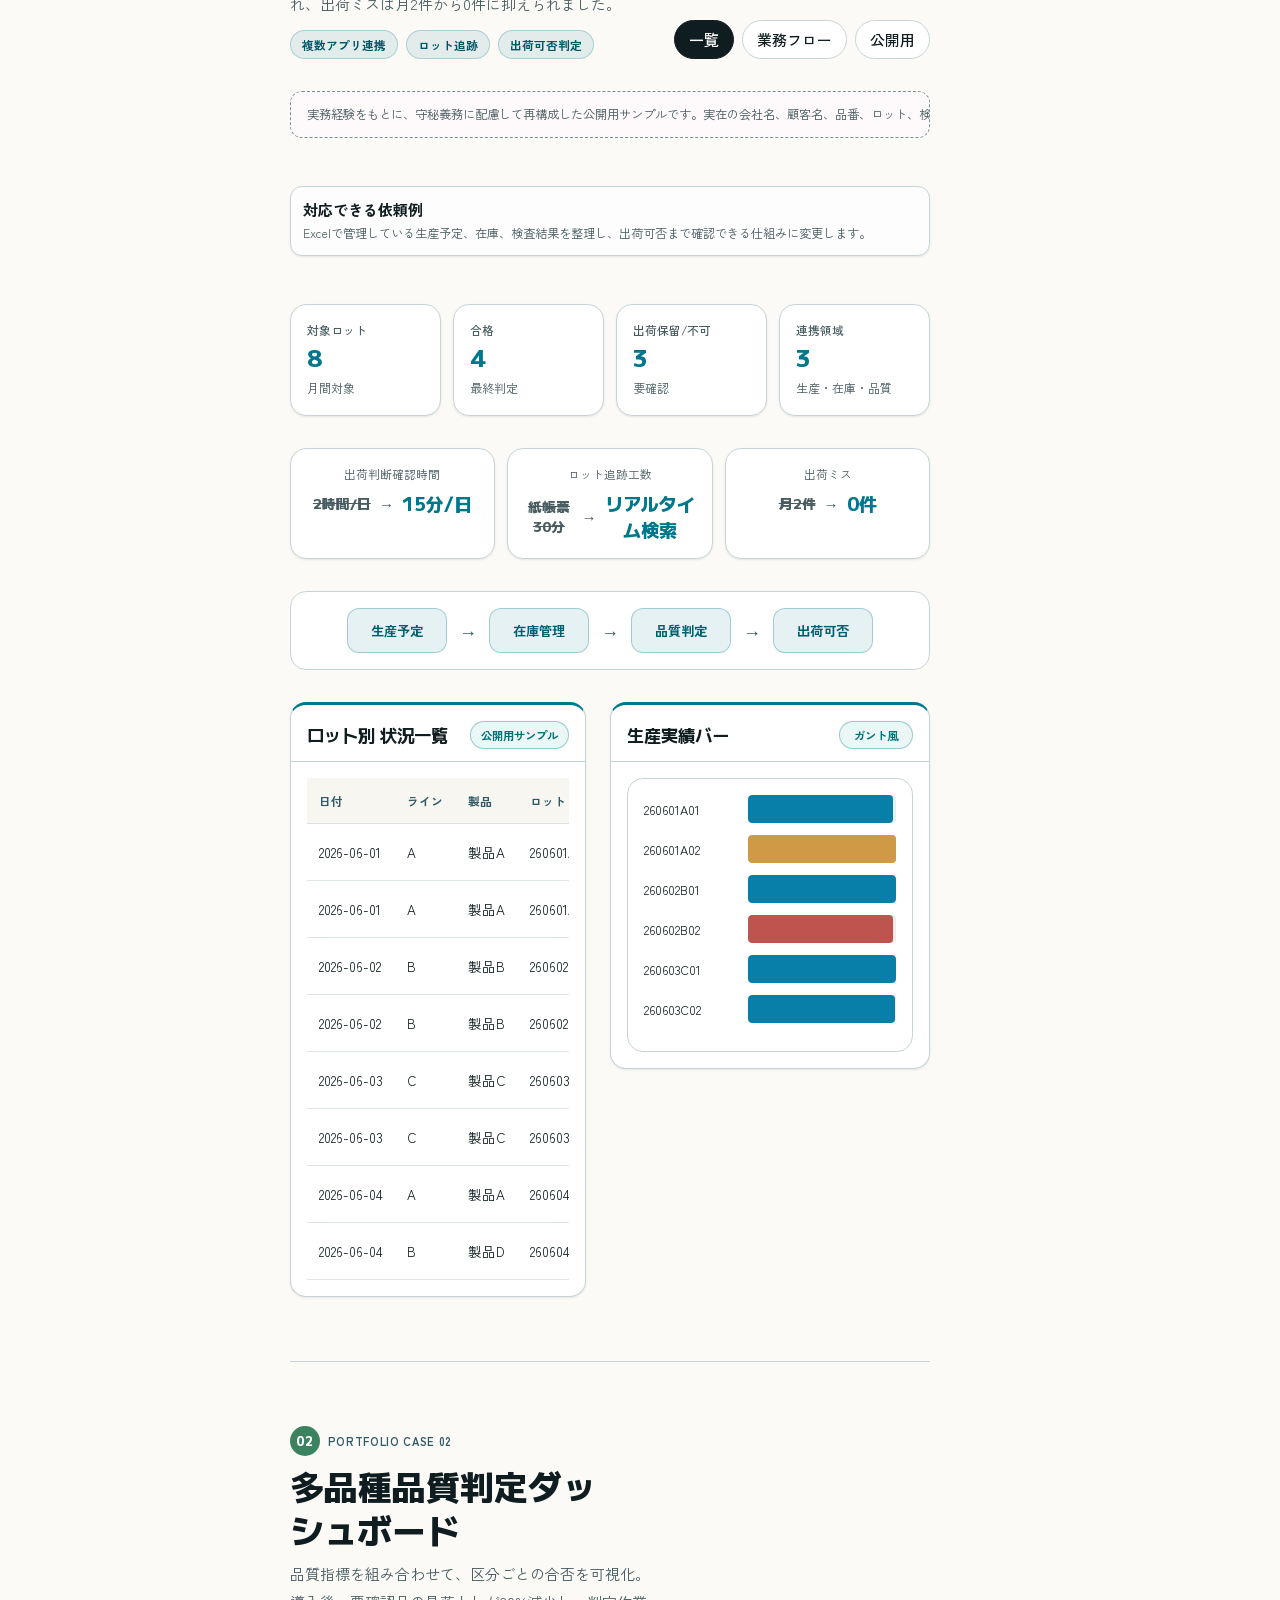
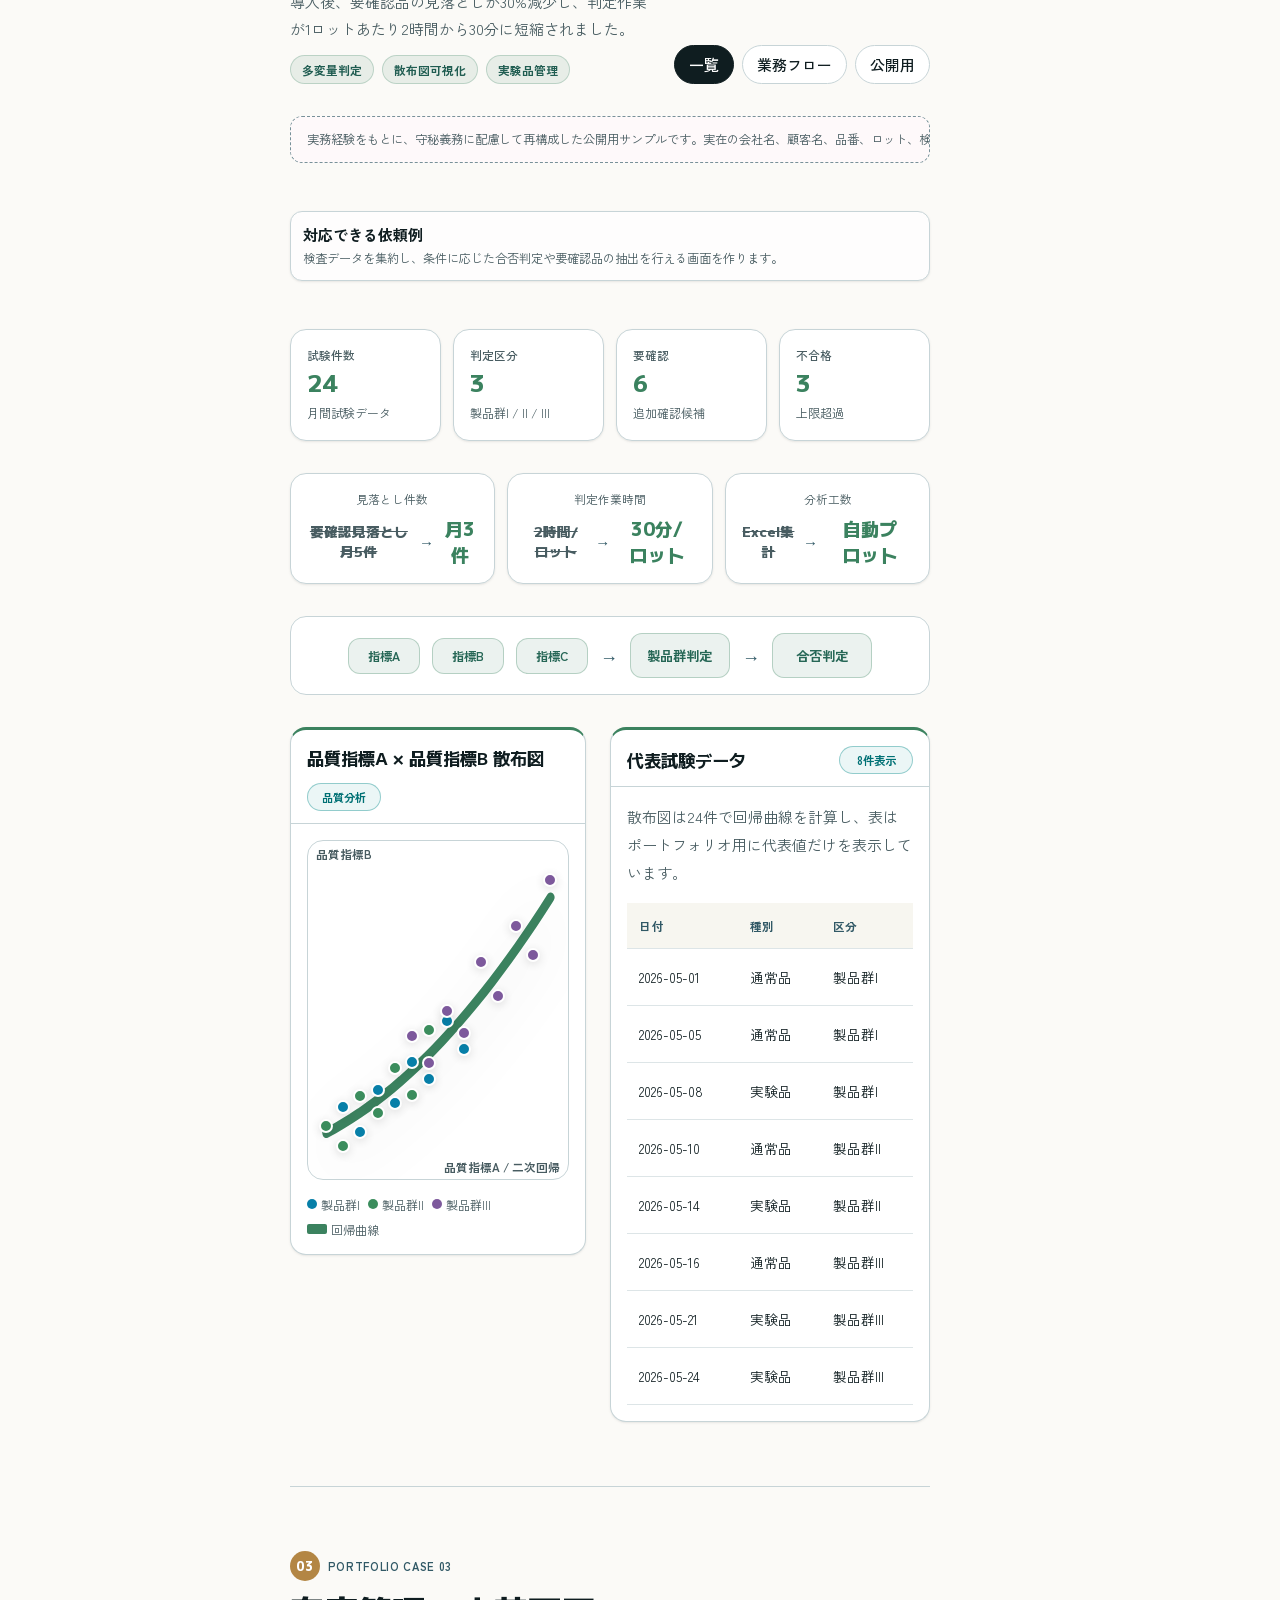
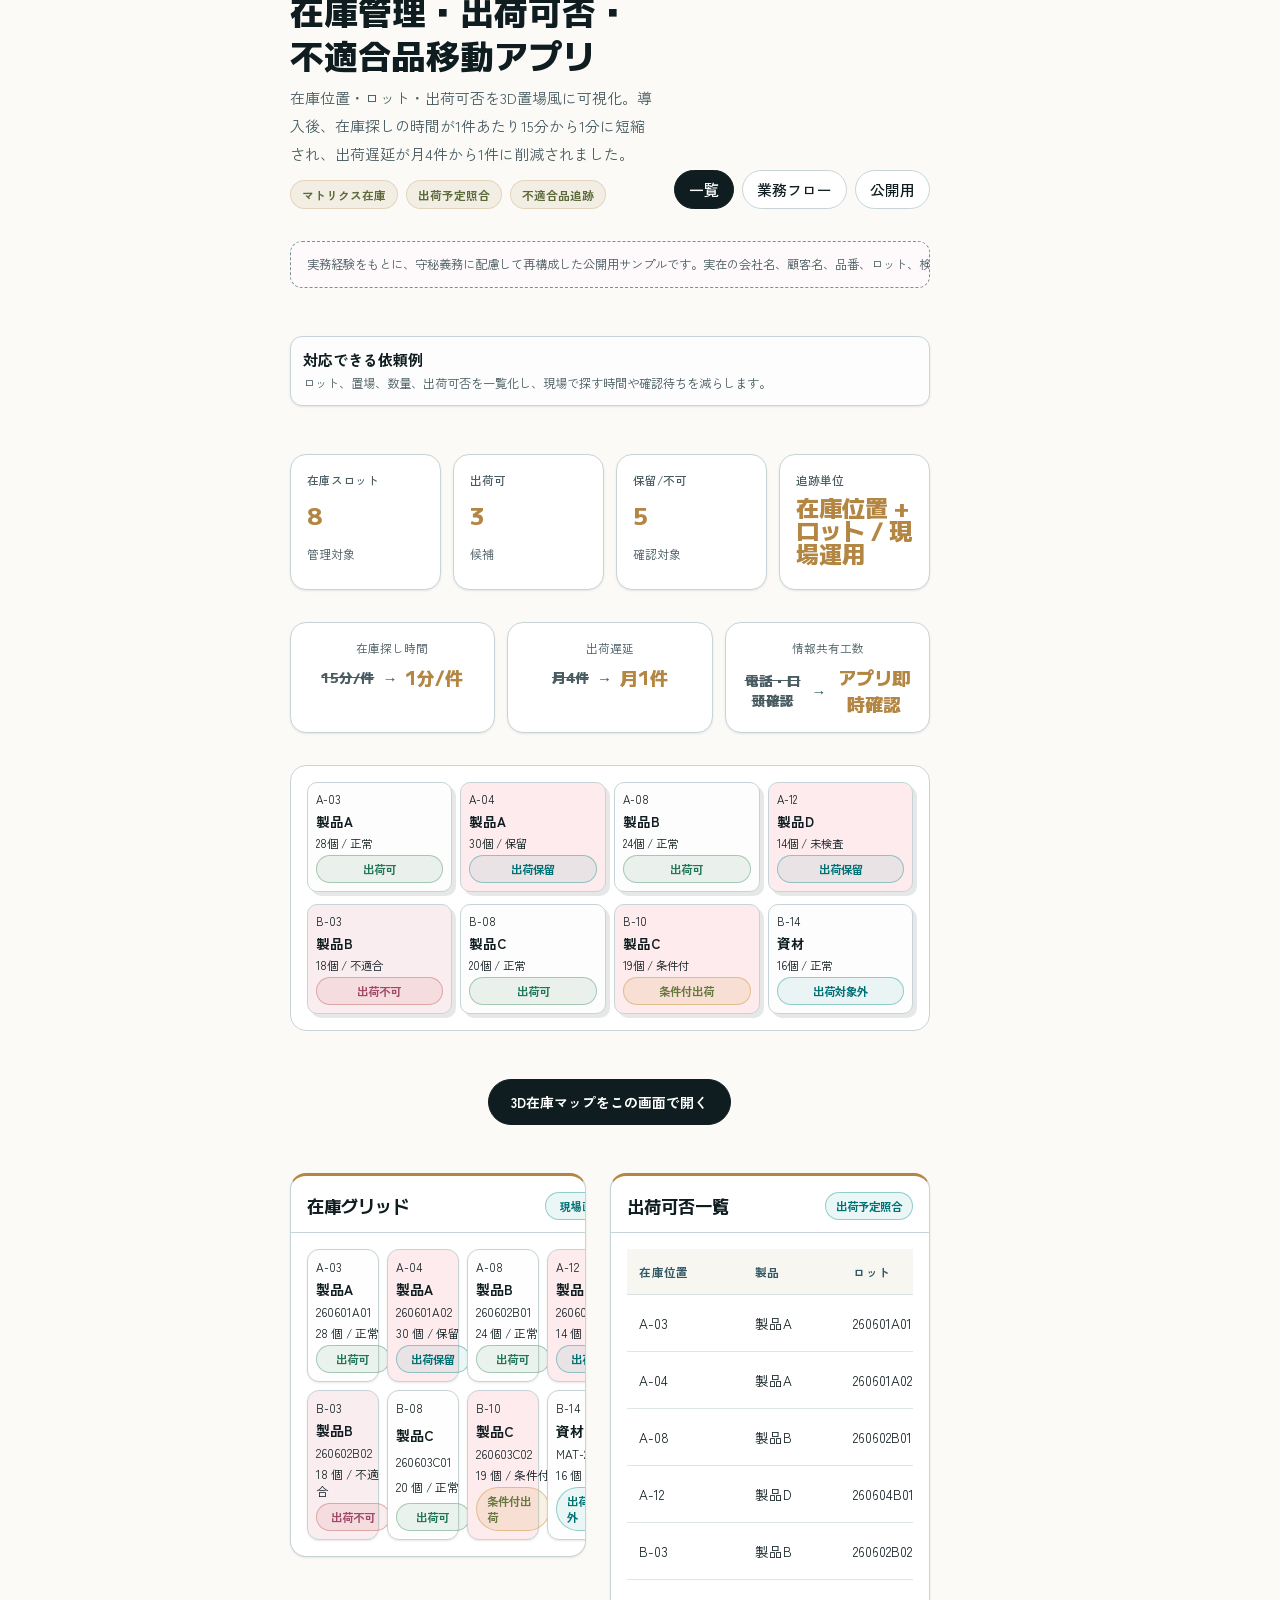
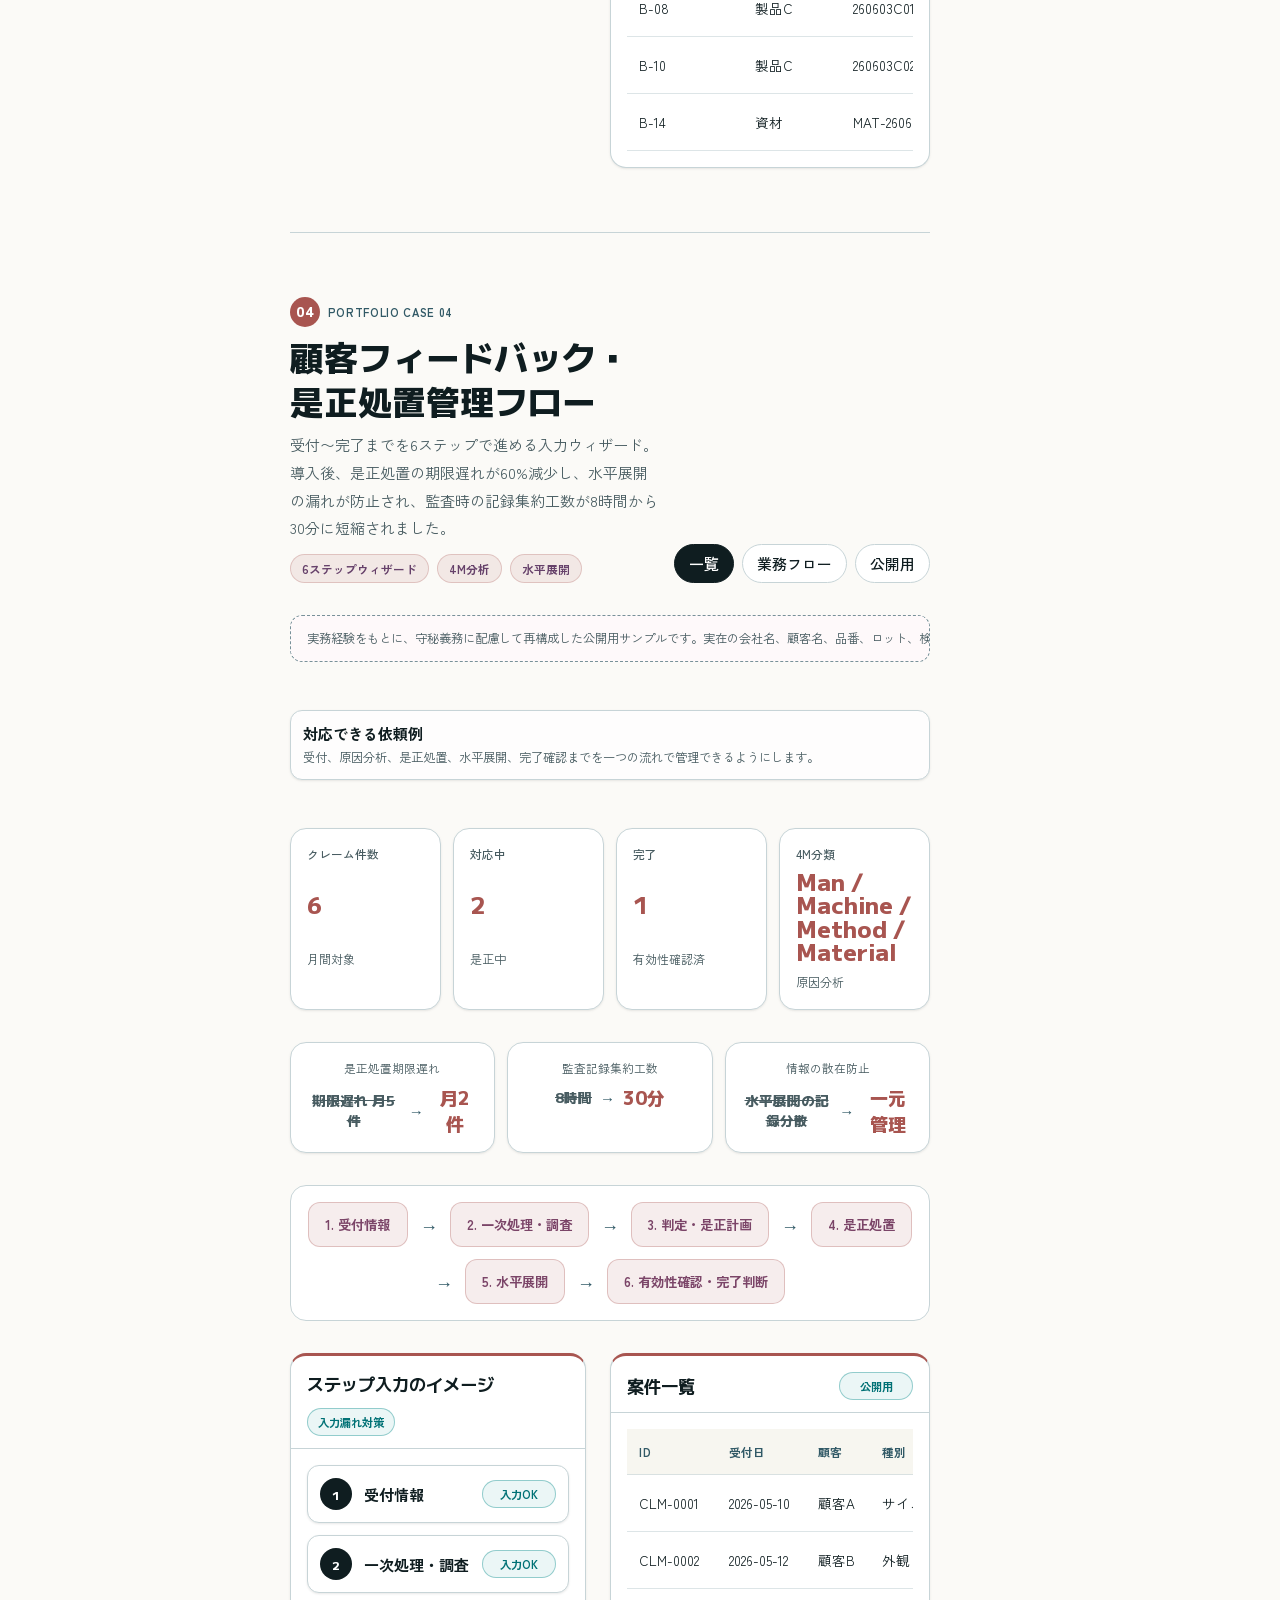
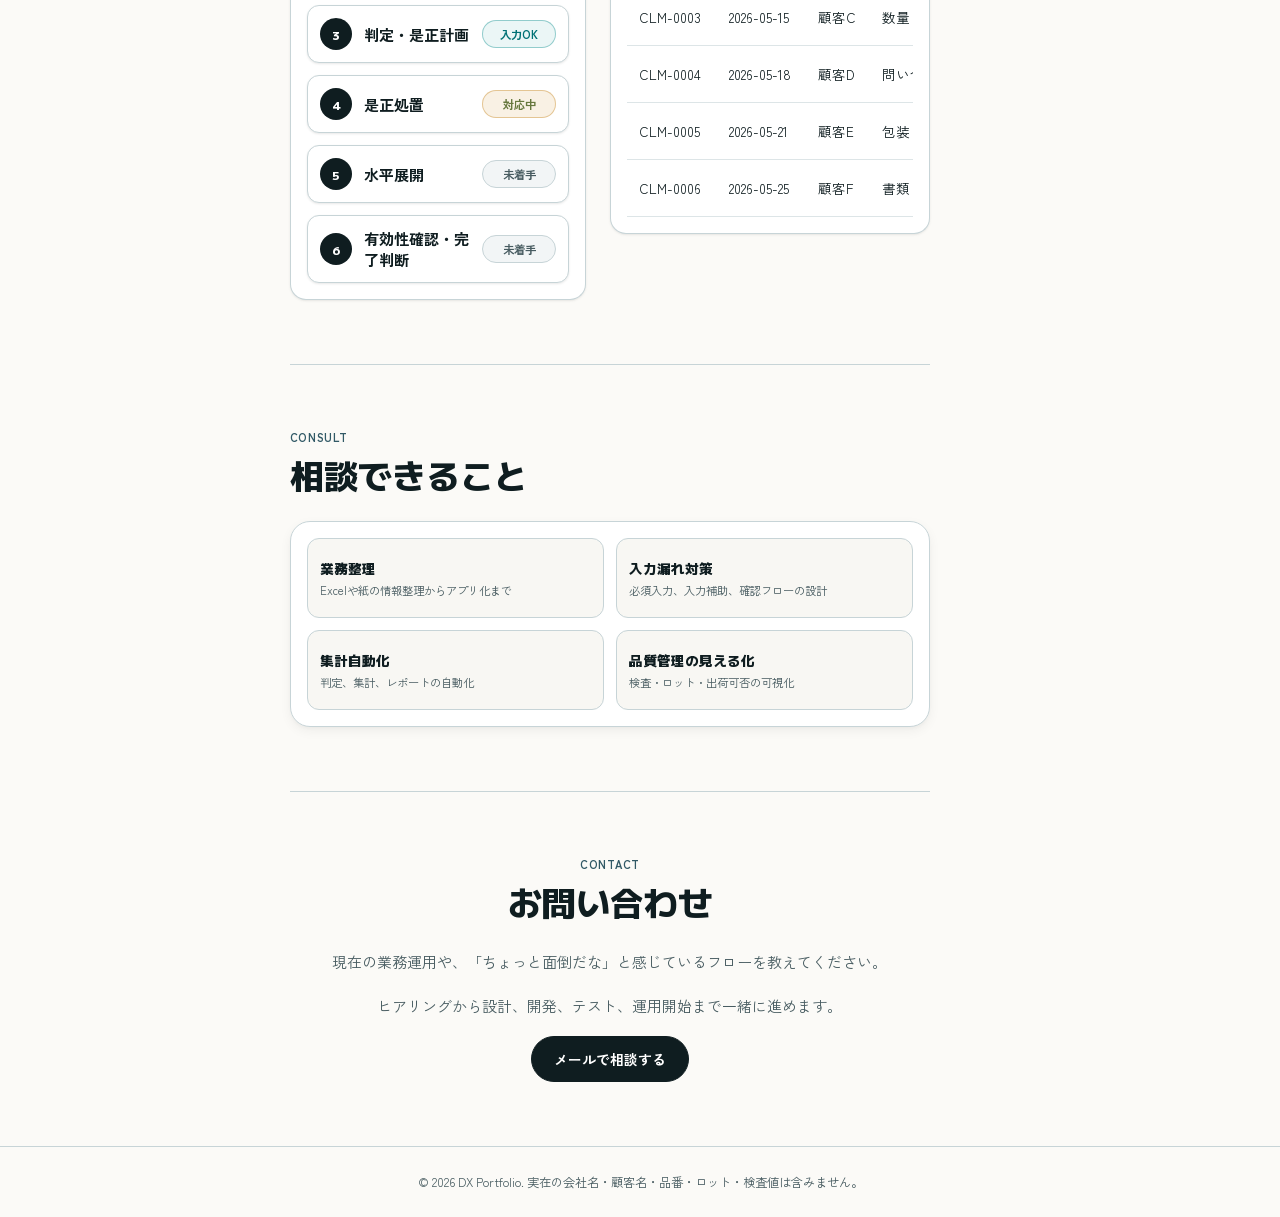
==== commit cd7e4063: "Refine portfolio copy" ====
--- a/index.html
+++ b/index.html
@@ -1671,7 +1671,7 @@
               <li><strong>品質管理</strong><span>検査・ロット・不適合・是正処置</span></li>
               <li><strong>業務アプリ設計</strong><span>入力しやすい画面と判定・集計</span></li>
               <li><strong>生成AI活用</strong><span>要件整理、試作、資料作成</span></li>
-              <li><strong>クラウド学習中</strong><span>Docker / AWS での公開準備</span></li>
+              <li><strong>クラウド活用準備</strong><span>Docker / AWS の基礎学習</span></li>
             </ul>
           </div>
           <div class="name-card">
@@ -1681,7 +1681,7 @@
           </div>
           <div class="profile-stat"><strong>40+</strong><span>業務アプリ</span></div>
           <div class="profile-stat"><strong>9,000</strong><span>行規模のカスタマイズ</span></div>
-          <div class="profile-stat"><strong>Web/スマホ</strong><span>生成AI活用</span></div>
+          <div class="profile-stat"><strong>Web画面</strong><span>入力補助・画面改善</span></div>
         </div>
       </div>
     </div>
@@ -1760,7 +1760,7 @@
       <section class="side-card">
         <h2>相談時にあると早い情報</h2>
         <ul class="side-mini-list">
-          <li><strong>現在の帳票</strong><span>Excel、紙、既存kintone画面</span></li>
+          <li><strong>現在の帳票</strong><span>Excel、紙、既存システム画面</span></li>
           <li><strong>困っている流れ</strong><span>入力漏れ、二重入力、確認待ち、属人化</span></li>
           <li><strong>理想の状態</strong><span>一覧化、通知、自動判定、スマホ対応など</span></li>
         </ul>
